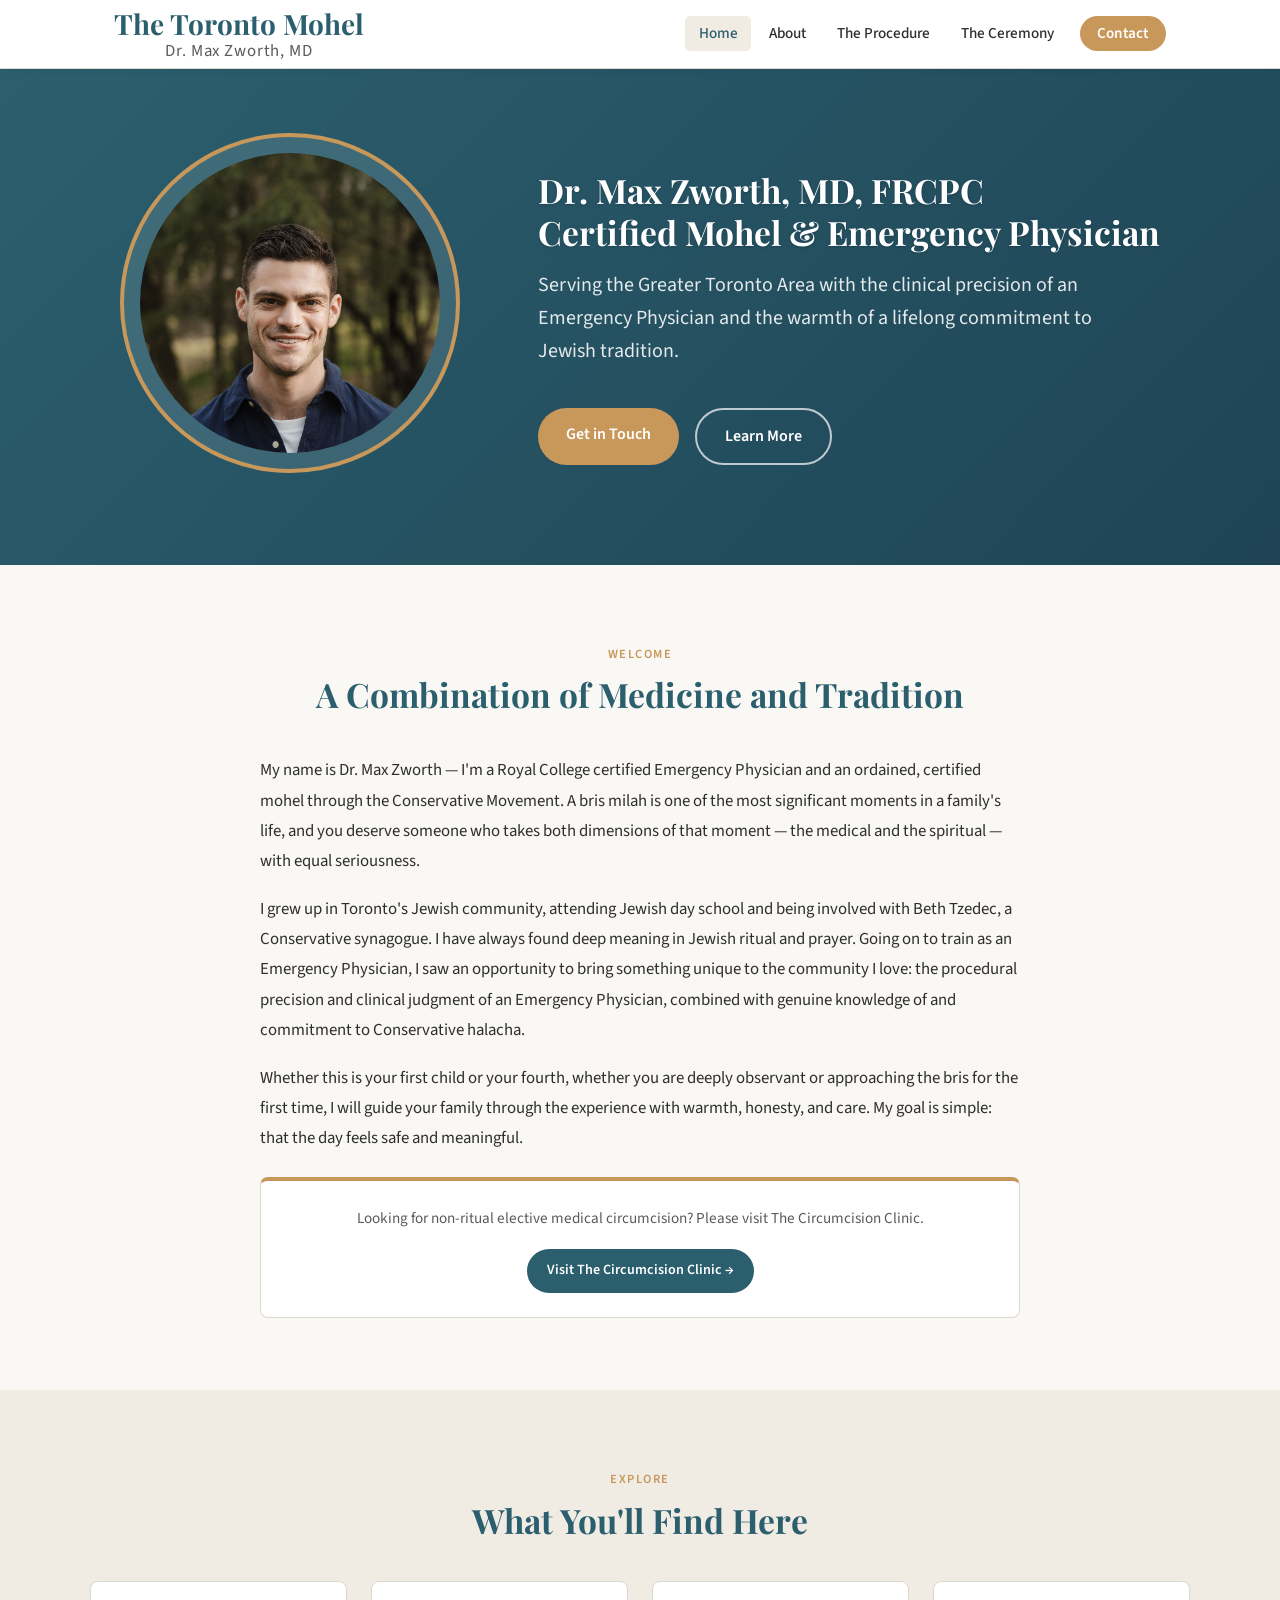
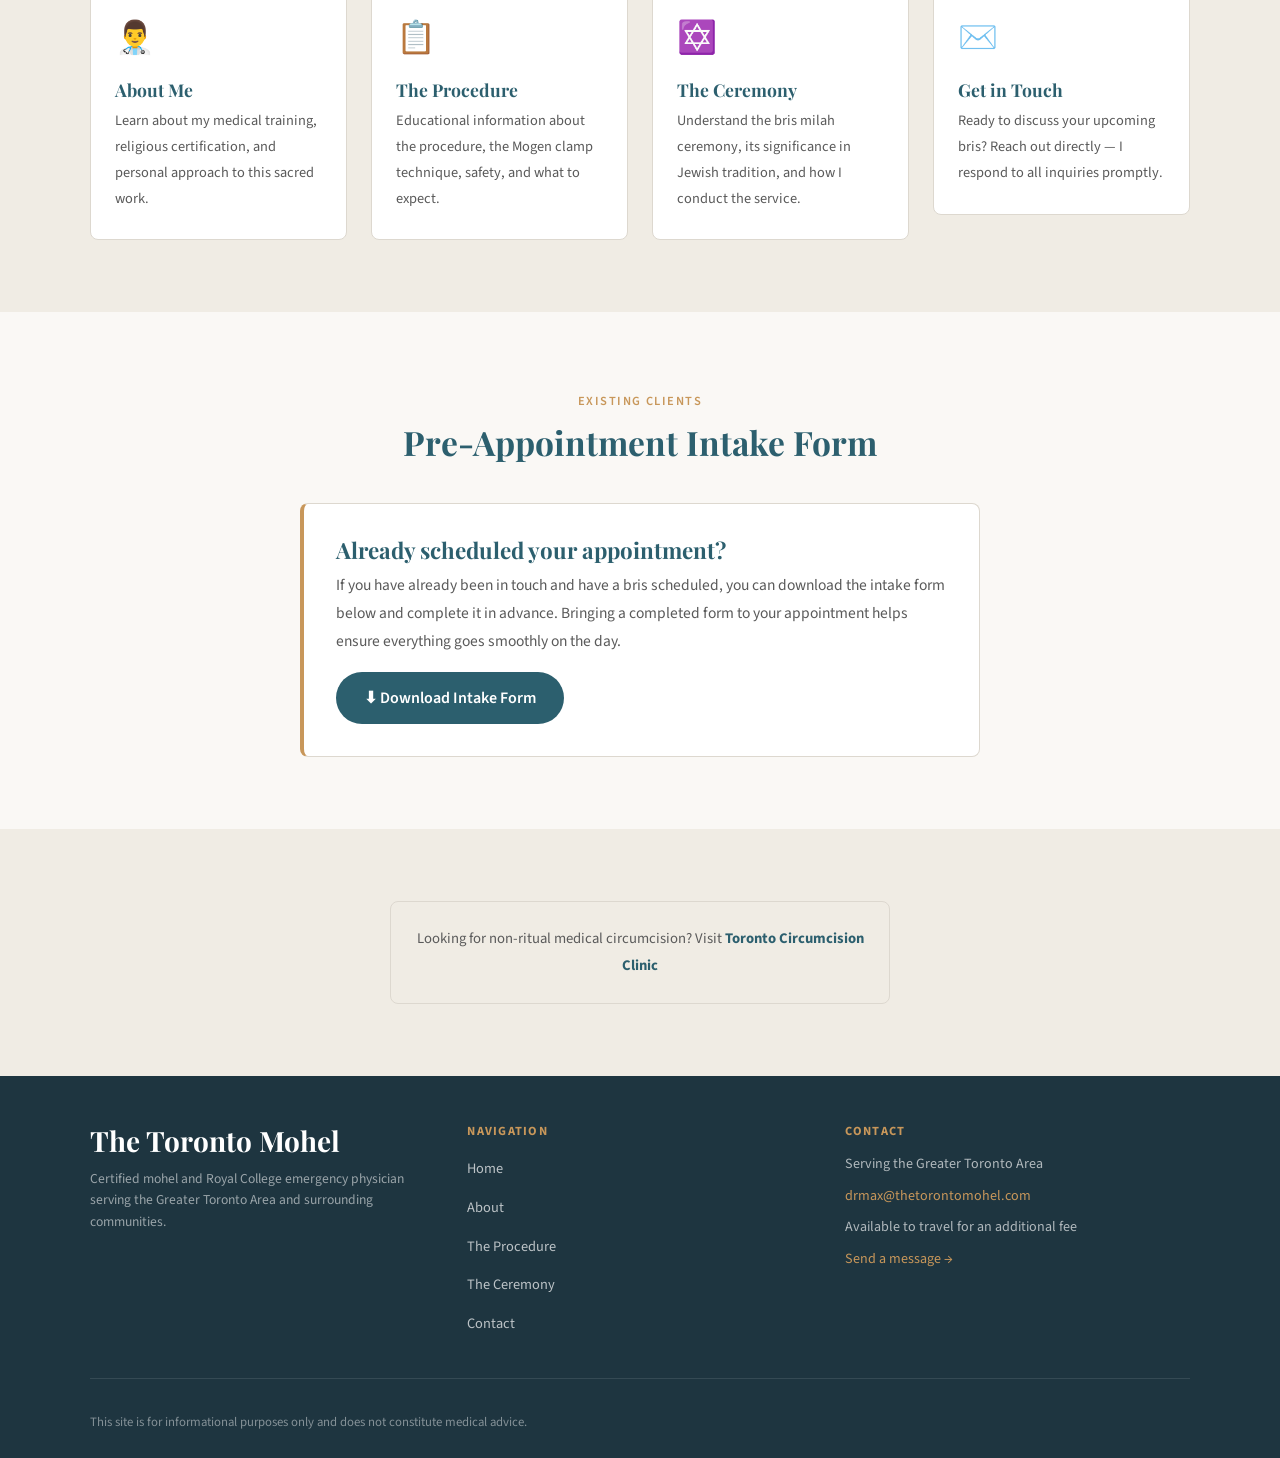
==== index.html @ c12f1262 "SEO audit: meta tags, schema, OG/Twitter, sitemap, footer, 404 page Tasks 1-3: Rewrote title and met" ====
<!DOCTYPE html>
<html lang="en">
<head>
  <meta charset="UTF-8" />
  <meta name="viewport" content="width=device-width, initial-scale=1.0" />
  <meta name="robots" content="index, follow" />
  <meta name="google-site-verification" content="o0QiTAospMLwKGMNYaZ-Ut7u6rr7ocFx6ZtYwH_y-cU" />
  <title>Toronto Mohel | Brit Milah &amp; Newborn Circumcision</title>
  <meta name="description" content="Dr. Max Zworth, MD FRCPC — Conservative-ordained mohel and emergency physician in Toronto. Brit milah performed with medical precision and Jewish tradition." />
  <link rel="canonical" href="https://www.thetorontomohel.com/" />
  <link rel="icon" type="image/svg+xml" href="/favicon.svg" />
  <!-- Open Graph -->
  <meta property="og:type" content="website" />
  <meta property="og:site_name" content="The Toronto Mohel" />
  <meta property="og:title" content="Toronto Mohel | Brit Milah &amp; Newborn Circumcision" />
  <meta property="og:description" content="Dr. Max Zworth, MD FRCPC — Conservative-ordained mohel and emergency physician in Toronto. Brit milah performed with medical precision and Jewish tradition." />
  <meta property="og:url" content="https://www.thetorontomohel.com/" />
  <meta property="og:image" content="https://www.thetorontomohel.com/headshot.jpg" />
  <!-- Twitter Card -->
  <meta name="twitter:card" content="summary_large_image" />
  <!-- Structured Data -->
  <script type="application/ld+json">
  {
    "@context": "https://schema.org",
    "@type": ["MedicalBusiness", "ReligiousOrganization"],
    "name": "The Toronto Mohel",
    "alternateName": "Dr. Max Zworth, Mohel",
    "url": "https://www.thetorontomohel.com",
    "image": "https://www.thetorontomohel.com/headshot.jpg",
    "email": "drmax@thetorontomohel.com",
    "description": "Dr. Max Zworth, MD FRCPC — Royal College certified emergency physician and Conservative-ordained mohel serving Toronto and the Greater Toronto Area. Brit milah ceremonies performed with medical precision and Jewish tradition.",
    "founder": {
      "@type": "Person",
      "name": "Dr. Max Zworth",
      "honorificSuffix": "MD, FRCPC",
      "jobTitle": "Mohel and Emergency Physician",
      "alumniOf": [
        {"@type": "EducationalOrganization", "name": "McMaster University"},
        {"@type": "EducationalOrganization", "name": "University of Ottawa"}
      ]
    },
    "areaServed": [
      {"@type": "City", "name": "Toronto"},
      {"@type": "City", "name": "North York"},
      {"@type": "City", "name": "Thornhill"},
      {"@type": "City", "name": "Vaughan"},
      {"@type": "City", "name": "Richmond Hill"},
      {"@type": "City", "name": "Markham"},
      {"@type": "City", "name": "Etobicoke"},
      {"@type": "City", "name": "Mississauga"}
    ],
    "knowsAbout": ["Brit Milah", "Bris", "Ritual circumcision", "Newborn circumcision", "Conservative Judaism", "Jewish tradition"],
    "sameAs": [
      "https://www.jewishtoronto.com/directory/mohel-greater-toronto-area"
    ]
  }
  </script>
  <!-- Google Fonts -->
  <link rel="preconnect" href="https://fonts.googleapis.com" />
  <link rel="preconnect" href="https://fonts.gstatic.com" crossorigin />
  <link href="https://fonts.googleapis.com/css2?family=Playfair+Display:wght@400;700&family=Source+Sans+Pro:wght@400;600&display=swap" rel="stylesheet" />
  <link rel="stylesheet" href="styles.css" />
</head>
<body>

  <!-- NAVIGATION -->
  <nav class="site-nav" role="navigation" aria-label="Main navigation">
    <div class="nav-inner">
      <a href="/" class="nav-logo">
        The Toronto Mohel
        <span>Dr. Max Zworth, MD</span>
      </a>
      <ul class="nav-links">
        <li><a href="/" class="active">Home</a></li>
        <li><a href="about.html">About</a></li>
        <li><a href="circumcision-information.html">The Procedure</a></li>
        <li><a href="ritual-circumcision.html">The Ceremony</a></li>
        <li><a href="contact.html" class="nav-cta">Contact</a></li>
      </ul>
      <button class="nav-hamburger" aria-label="Open menu" aria-expanded="false">
        <span></span><span></span><span></span>
      </button>
    </div>
    <ul class="nav-mobile">
      <li><a href="/">Home</a></li>
      <li><a href="about.html">About</a></li>
      <li><a href="circumcision-information.html">The Procedure</a></li>
      <li><a href="ritual-circumcision.html">The Ceremony</a></li>
      <li><a href="contact.html" class="nav-cta">Contact</a></li>
    </ul>
  </nav>

  <!-- HERO -->
  <section class="hero">
    <div class="hero-inner">
      <!-- PLACEHOLDER: Replace with actual professional headshot -->
      <img
      src="headshot.jpg"
      alt="Dr. Max Zworth, MD, FRCPC — Toronto mohel and emergency physician"
      class="hero-headshot-placeholder"
      style="object-fit:cover; object-position: center top;"
    />
    <div class="hero-text">
        <h1>Dr. Max Zworth, MD, FRCPC<br>Certified Mohel & Emergency Physician</h1>
        <p class="hero-sub">Serving the Greater Toronto Area with the clinical precision of an Emergency Physician and the warmth of a lifelong commitment to Jewish tradition.</p>
        <div style="display:flex; gap:1rem; flex-wrap:wrap;">
          <a href="contact.html" class="btn btn-primary">Get in Touch</a>
          <a href="about.html" class="btn btn-outline">Learn More</a>
        </div>
      </div>
    </div>
  </section>

  <!-- INTRODUCTION -->
  <section class="section">
    <div class="section-inner">
        <div class="section-header">
            <span class="section-label">Welcome</span>
            <h2>A Combination of Medicine and Tradition</h2>
          </div>
          <div class="intro-text">
            <p>My name is Dr. Max Zworth — I'm a Royal College certified Emergency Physician and an ordained, certified mohel through the Conservative Movement. A bris milah is one of the most significant moments in a family's life, and you deserve someone who takes both dimensions of that moment — the medical and the spiritual — with equal seriousness.</p>

            <p>I grew up in Toronto's Jewish community, attending Jewish day school and being involved with Beth Tzedec, a Conservative synagogue. I have always found deep meaning in Jewish ritual and prayer. Going on to train as an Emergency Physician, I saw an opportunity to bring something unique to the community I love: the procedural precision and clinical judgment of an Emergency Physician, combined with genuine knowledge of and commitment to Conservative halacha.</p>
            
            <p>Whether this is your first child or your fourth, whether you are deeply observant or approaching the bris for the first time, I will guide your family through the experience with warmth, honesty, and care. My goal is simple: that the day feels safe and meaningful.</p>    </div>

    <div style="max-width: 760px; margin: 1.5rem auto 0; background: var(--color-white); border: 1px solid var(--color-border); border-top: 4px solid var(--color-accent); border-radius: var(--border-radius); padding: 1.5rem; text-align: center;">
        <p style="margin-bottom: 1rem; color: var(--color-text-light); font-size: 0.95rem;">Looking for non-ritual elective medical circumcision? Please visit The Circumcision Clinic.</p>
        <a href="https://www.thecircumcisionclinic.ca/" target="_blank" rel="noopener noreferrer" class="btn btn-secondary" style="font-size:0.88rem; padding: 0.6rem 1.25rem;">Visit The Circumcision Clinic →</a>
      </div>

  </div>
</div>
</section>

  <!-- QUICK LINKS -->
  <section class="section section-alt">
    <div class="section-inner">
      <div class="section-header">
        <span class="section-label">Explore</span>
        <h2>What You'll Find Here</h2>
      </div>
      <div class="cards-grid">
        <a href="about.html" style="text-decoration:none; color:inherit;">
          <div class="card">
            <div class="card-icon">👨‍⚕️</div>
            <h3>About Me</h3>
            <p>Learn about my medical training, religious certification, and personal approach to this sacred work.</p>
          </div>
        </a>
        <a href="circumcision-information.html" style="text-decoration:none; color:inherit;">
          <div class="card">
            <div class="card-icon">📋</div>
            <h3>The Procedure</h3>
            <p>Educational information about the procedure, the Mogen clamp technique, safety, and what to expect.</p>
          </div>
        </a>
        <a href="ritual-circumcision.html" style="text-decoration:none; color:inherit;">
          <div class="card">
            <div class="card-icon">✡️</div>
            <h3>The Ceremony</h3>
            <p>Understand the bris milah ceremony, its significance in Jewish tradition, and how I conduct the service.</p>
          </div>
        </a>
        <a href="contact.html" style="text-decoration:none; color:inherit;">
          <div class="card">
            <div class="card-icon">✉️</div>
            <h3>Get in Touch</h3>
            <p>Ready to discuss your upcoming bris? Reach out directly — I respond to all inquiries promptly.</p>
          </div>
        </a>
      </div>
    </div>
  </section>

  <!-- INTAKE FORM -->
  <section class="section">
    <div class="section-inner">
      <div class="section-header">
        <span class="section-label">Existing Clients</span>
        <h2>Pre-Appointment Intake Form</h2>
      </div>
      <div class="intake-box">
        <h3>Already scheduled your appointment?</h3>
        <p>If you have already been in touch and have a bris scheduled, you can download the intake form below and complete it in advance. Bringing a completed form to your appointment helps ensure everything goes smoothly on the day.</p>
        <a href="intake-form.pdf" class="btn btn-secondary" download>⬇ Download Intake Form</a>
      </div>
    </div>
  </section>

  <!-- REFERRAL -->
  <section class="section section-alt">
    <div class="section-inner">
      <div class="referral-box">
        <p>Looking for non-ritual medical circumcision? Visit <a href="#" target="_blank" rel="noopener noreferrer"><strong>Toronto Circumcision Clinic</strong></a>
        <!-- Developer note: Replace href="#" with the actual URL of the Toronto Circumcision Clinic once confirmed -->
        </p>
      </div>
    </div>
  </section>

  <!-- FOOTER -->
  <footer class="site-footer">
    <div class="footer-inner">
      <div class="footer-top">
        <div class="footer-brand">
          <a href="/" class="nav-logo">The Toronto Mohel</a>
          <p>Certified mohel and Royal College emergency physician serving the Greater Toronto Area and surrounding communities.</p>
        </div>
        <div class="footer-nav">
          <h4>Navigation</h4>
          <ul>
            <li><a href="/">Home</a></li>
            <li><a href="about.html">About</a></li>
            <li><a href="circumcision-information.html">The Procedure</a></li>
            <li><a href="ritual-circumcision.html">The Ceremony</a></li>
            <li><a href="contact.html">Contact</a></li>
          </ul>
        </div>
        <div class="footer-contact">
          <h4>Contact</h4>
          <p>Serving the Greater Toronto Area</p>
          <p><a href="mailto:drmax@thetorontomohel.com" style="color: var(--color-accent);">drmax@thetorontomohel.com</a></p>
          <p>Available to travel for an additional fee</p>
          <p><a href="contact.html" style="color: var(--color-accent);">Send a message →</a></p>
        </div>
      </div>
      <div class="footer-bottom">
        <p>This site is for informational purposes only and does not constitute medical advice.</p>
      </div>
    </div>
  </footer>

  <script src="script.js"></script>
</body>
</html>
---- styles.css ----
/* styles.css - Toronto Mohel Website */
/* ===================================
   TABLE OF CONTENTS
   1. CSS Variables & Reset
   2. Typography
   3. Navigation
   4. Homepage Sections
   5. About Page
   6. Info Pages
   7. Contact Page
   8. Footer
   9. Utilities & Buttons
   10. Media Queries
=================================== */

/* 1. CSS Variables & Reset */
:root {
  --color-primary: #2c5f6e;
  --color-primary-light: #3d7a8a;
  --color-accent: #c8975a;
  --color-accent-light: #d9ac74;
  --color-bg: #faf8f5;
  --color-bg-alt: #f0ece4;
  --color-text: #2e2e2e;
  --color-text-light: #5a5a5a;
  --color-text-muted: #888;
  --color-white: #ffffff;
  --color-border: #ddd8cf;
  --font-heading: 'Playfair Display', Georgia, serif;
  --font-body: 'Source Sans Pro', 'Segoe UI', Arial, sans-serif;
  --max-width: 1100px;
  --border-radius: 8px;
  --shadow: 0 2px 16px rgba(0,0,0,0.08);
  --shadow-hover: 0 4px 24px rgba(0,0,0,0.13);
  --transition: 0.25s ease;
}

*, *::before, *::after { box-sizing: border-box; margin: 0; padding: 0; }
html { scroll-behavior: smooth; }
body {
    font-family: var(--font-body);
    font-size: 18px;
    line-height: 1.8;
    color: var(--color-text);
    background-color: var(--color-bg);
    overflow-x: hidden;
  }
img { max-width: 100%; height: auto; display: block; }
a { color: var(--color-primary); text-decoration: none; transition: color var(--transition); }
a:hover { color: var(--color-accent); }
ul { list-style: none; }

/* 2. Typography */
h1, h2, h3, h4 { font-family: var(--font-heading); line-height: 1.25; color: var(--color-primary); }
h1 { font-size: clamp(1.9rem, 4vw, 2.8rem); margin-bottom: 1rem; }
h2 { font-size: clamp(1.5rem, 3vw, 2.1rem); margin-bottom: 0.75rem; }
h3 { font-size: clamp(1.15rem, 2vw, 1.4rem); margin-bottom: 0.5rem; }
p { margin-bottom: 1.1rem; }
p:last-child { margin-bottom: 0; }
.section-label {
  display: inline-block;
  font-size: 0.78rem;
  letter-spacing: 0.12em;
  text-transform: uppercase;
  color: var(--color-accent);
  font-weight: 600;
  margin-bottom: 0.5rem;
}

/* 3. Navigation */
.site-nav {
  background: var(--color-white);
  border-bottom: 1px solid var(--color-border);
  position: sticky;
  top: 0;
  z-index: 1000;
  box-shadow: 0 1px 8px rgba(0,0,0,0.06);
}
.nav-inner {
  max-width: var(--max-width);
  margin: 0 auto;
  padding: 0 1.5rem;
  display: flex;
  align-items: center;
  justify-content: space-between;
  height: 68px;
}
.nav-logo {
    font-family: var(--font-heading);
    font-size: 1.75rem;
    color: var(--color-primary);
    font-weight: 700;
    line-height: 1.2;
  }
  .nav-logo span {
    display: block;
    font-size: 1.05rem;
    font-family: var(--font-body);
    font-weight: 400;
    color: var(--color-text-light);
    letter-spacing: 0.05em;
    text-align: center;
  }
.nav-links { display: flex; align-items: center; gap: 0.25rem; }
.nav-links a {
  padding: 0.4rem 0.85rem;
  font-size: 0.95rem;
  color: var(--color-text);
  font-weight: 500;
  border-radius: 5px;
  transition: background var(--transition), color var(--transition);
}
.nav-links a:hover, .nav-links a.active {
  background: var(--color-bg-alt);
  color: var(--color-primary);
}
.nav-links a.nav-cta {
  background: var(--color-accent);
  color: var(--color-white);
  padding: 0.4rem 1.1rem;
  border-radius: 25px;
  font-weight: 600;
  margin-left: 0.5rem;
}
.nav-links a.nav-cta:hover { background: var(--color-accent-light); color: var(--color-white); }

/* Hamburger */
.nav-hamburger {
  display: none;
  flex-direction: column;
  gap: 5px;
  cursor: pointer;
  padding: 4px;
  background: none;
  border: none;
}
.nav-hamburger span { display: block; width: 26px; height: 2px; background: var(--color-primary); border-radius: 2px; transition: all var(--transition); }
.nav-hamburger.open span:nth-child(1) { transform: translateY(7px) rotate(45deg); }
.nav-hamburger.open span:nth-child(2) { opacity: 0; }
.nav-hamburger.open span:nth-child(3) { transform: translateY(-7px) rotate(-45deg); }

.nav-mobile {
  display: none;
  flex-direction: column;
  background: var(--color-white);
  border-top: 1px solid var(--color-border);
  padding: 1rem 1.5rem 1.5rem;
  gap: 0.25rem;
}
.nav-mobile.open { display: flex; }
.nav-mobile a {
  padding: 0.6rem 0.75rem;
  font-size: 1rem;
  color: var(--color-text);
  font-weight: 500;
  border-radius: 5px;
  transition: background var(--transition);
}
.nav-mobile a:hover { background: var(--color-bg-alt); }
.nav-mobile a.nav-cta {
  background: var(--color-accent);
  color: var(--color-white);
  text-align: center;
  margin-top: 0.5rem;
  border-radius: 25px;
  font-weight: 600;
}

/* 4. Hero */
.hero {
    background: linear-gradient(135deg, var(--color-primary) 0%, #1e4455 100%);
    color: var(--color-white);
    padding: 4rem 1.5rem;
    text-align: center;
  }
  .hero-inner {
    max-width: var(--max-width);
    margin: 0 auto;
    display: grid;
    grid-template-columns: 400px 1fr;
    gap: 3rem;
    align-items: center;
    text-align: left;
  }
  .hero-headshot-placeholder {
    width: 340px; height: 340px;
    border-radius: 50%;
    border: 4px solid var(--color-accent);
    margin: 0 auto 1.75rem;
    background: rgba(255,255,255,0.1);
    display: flex; align-items: center; justify-content: center;
    color: rgba(255,255,255,0.6); font-size: 0.8rem; text-align: center; padding: 1rem;
  }
  .hero h1 { color: var(--color-white); text-shadow: 0 1px 3px rgba(0,0,0,0.2); font-size: clamp(1.5rem, 3vw, 2.1rem); }
.hero-sub {
  font-size: 1.25rem;
  color: rgba(255,255,255,0.88);
  max-width: 600px;
  margin: 0 auto 2rem;
  line-height: 1.65;
}

/* Page Hero (inner pages) */
.page-hero {
  background: linear-gradient(135deg, var(--color-primary) 0%, #1e4455 100%);
  color: white;
  padding: 4rem 1.5rem 3rem;
  text-align: center;
}
.page-hero h1 { color: white; }
.page-hero p { 
    color: rgba(255,255,255,0.85); 
    max-width: 800px; 
    width: 100%;
    margin: 0 auto; 
    font-size: 1.2rem; 
    white-space: normal;
    word-wrap: break-word;
    overflow-wrap: break-word;
    padding: 0 1rem;
  }/* 5. Sections */
.section { padding: 4.5rem 1.5rem; }
.section-alt { background: var(--color-bg-alt); }
.section-inner { max-width: var(--max-width); margin: 0 auto; }
.section-header { text-align: center; margin-bottom: 2.5rem; }
.section-header p { color: var(--color-text-light); max-width: 580px; margin: 0 auto; }

.intro-text { max-width: 760px; margin: 0 auto; }
.intro-text p { font-size: 1.05rem; line-height: 1.8; }

/* Cards */
.cards-grid {
  display: grid;
  grid-template-columns: repeat(auto-fit, minmax(220px, 1fr));
  gap: 1.5rem;
}
.card {
  background: var(--color-white);
  border: 1px solid var(--color-border);
  border-radius: var(--border-radius);
  padding: 1.75rem 1.5rem;
  transition: box-shadow var(--transition), transform var(--transition);
}
.card:hover { box-shadow: var(--shadow-hover); transform: translateY(-3px); }
.card-icon { font-size: 2rem; margin-bottom: 0.75rem; }
.card h3 { font-size: 1.1rem; margin-bottom: 0.4rem; }
.card p { font-size: 0.9rem; color: var(--color-text-light); margin-bottom: 0; }

/* Intake box */
.intake-box {
  background: var(--color-white);
  border: 1px solid var(--color-border);
  border-left: 4px solid var(--color-accent);
  border-radius: var(--border-radius);
  padding: 2rem;
  max-width: 680px;
  margin: 0 auto;
}
.intake-box p { font-size: 0.97rem; color: var(--color-text-light); margin-bottom: 1rem; }

/* Referral */
.referral-box {
  text-align: center;
  padding: 1.5rem;
  background: var(--color-bg-alt);
  border-radius: var(--border-radius);
  border: 1px solid var(--color-border);
  max-width: 500px;
  margin: 0 auto;
  font-size: 0.92rem;
  color: var(--color-text-light);
}

/* 6. About Page */
.about-layout {
  display: grid;
  grid-template-columns: 280px 1fr;
  gap: 3rem;
  align-items: start;
}
.about-sidebar { position: sticky; top: 90px; }
.about-photo-placeholder {
  width: 100%; aspect-ratio: 3/4;
  background: var(--color-bg-alt);
  border-radius: var(--border-radius);
  border: 2px dashed var(--color-border);
  display: flex; align-items: center; justify-content: center;
  text-align: center; color: var(--color-text-muted);
  font-size: 0.85rem; padding: 1rem; margin-bottom: 1.25rem;
}
.credentials-card {
  background: var(--color-white);
  border: 1px solid var(--color-border);
  border-radius: var(--border-radius);
  padding: 1.5rem;
}
.credentials-card h3 {
  font-size: 1rem; margin-bottom: 1rem;
  padding-bottom: 0.5rem;
  border-bottom: 2px solid var(--color-accent);
}
.credentials-card ul li {
  padding: 0.5rem 0;
  border-bottom: 1px solid var(--color-bg-alt);
  font-size: 0.88rem; color: var(--color-text-light);
  display: flex; gap: 0.5rem; align-items: flex-start; line-height: 1.4;
}
.credentials-card ul li::before { content: '✓'; color: var(--color-accent); font-weight: 700; flex-shrink: 0; }
.credentials-card ul li:last-child { border-bottom: none; }

.testimonials-placeholder {
  background: var(--color-bg-alt);
  border: 2px dashed var(--color-border);
  border-radius: var(--border-radius);
  padding: 3rem 2rem;
  text-align: center;
}
.testimonials-placeholder p { color: var(--color-text-muted); font-style: italic; font-size: 0.92rem; margin-bottom: 0; }

/* 7. Info Pages */
.content-layout { max-width: 820px; margin: 0 auto; }
.content-layout p { font-size: 1.02rem; line-height: 1.82; }

.placeholder-notice {
  background: #fff8e6;
  border: 1px solid #f0c84a;
  border-left: 4px solid #f0c84a;
  border-radius: var(--border-radius);
  padding: 0.85rem 1.1rem;
  font-size: 0.86rem;
  color: #7a5c00;
  margin-bottom: 1.5rem;
}

.image-placeholder {
  width: 100%; max-width: 400px; aspect-ratio: 4/3;
  background: var(--color-bg-alt);
  border: 2px dashed var(--color-border);
  border-radius: var(--border-radius);
  display: flex; align-items: center; justify-content: center;
  text-align: center; color: var(--color-text-muted);
  font-size: 0.85rem; padding: 1rem; margin: 1.5rem auto;
}

/* FAQ */
.faq-item {
  border: 1px solid var(--color-border);
  border-radius: var(--border-radius);
  margin-bottom: 0.75rem;
  overflow: hidden;
}
.faq-question {
  width: 100%; background: var(--color-white); border: none;
  padding: 1.1rem 1.25rem; text-align: left;
  font-family: var(--font-heading); font-size: 1rem;
  color: var(--color-primary); cursor: pointer;
  display: flex; justify-content: space-between; align-items: center; gap: 1rem;
  transition: background var(--transition);
}
.faq-question:hover { background: var(--color-bg-alt); }
.faq-icon { font-size: 1.3rem; color: var(--color-accent); flex-shrink: 0; transition: transform var(--transition); }
.faq-item.open .faq-icon { transform: rotate(45deg); }
.faq-answer {
  display: none;
  padding: 0 1.25rem 1.25rem;
  background: var(--color-white);
  font-size: 0.97rem; color: var(--color-text-light); line-height: 1.75;
}
.faq-answer p { color: var(--color-text-light); margin-bottom: 0; }
.faq-item.open .faq-answer { display: block; }

/* 8. Contact Page */
.contact-layout {
  display: grid;
  grid-template-columns: 1fr 360px;
  gap: 3rem;
  align-items: start;
}
.contact-form-wrap {
  background: var(--color-white);
  border: 1px solid var(--color-border);
  border-radius: var(--border-radius);
  padding: 2.25rem;
  box-shadow: var(--shadow);
}
.form-group { margin-bottom: 1.25rem; }
.form-group label { display: block; font-size: 0.9rem; font-weight: 600; margin-bottom: 0.4rem; }
.form-group input, .form-group textarea {
  width: 100%; padding: 0.7rem 0.9rem;
  border: 1px solid var(--color-border); border-radius: 6px;
  font-family: var(--font-body); font-size: 0.97rem;
  color: var(--color-text); background: var(--color-bg);
  transition: border-color var(--transition), box-shadow var(--transition);
}
.form-group input:focus, .form-group textarea:focus {
  outline: none; border-color: var(--color-primary-light);
  box-shadow: 0 0 0 3px rgba(44,95,110,0.1);
}
.form-group textarea { resize: vertical; min-height: 130px; }
.form-note { font-size: 0.8rem; color: var(--color-text-muted); margin-top: 0.3rem; }
.contact-sidebar { display: flex; flex-direction: column; gap: 1.25rem; }
.info-card {
  background: var(--color-white);
  border: 1px solid var(--color-border);
  border-radius: var(--border-radius);
  padding: 1.5rem;
}
.info-card h3 { font-size: 1rem; margin-bottom: 0.75rem; padding-bottom: 0.5rem; border-bottom: 2px solid var(--color-accent); }
.info-card p { font-size: 0.92rem; color: var(--color-text-light); margin-bottom: 0.5rem; }

/* 9. Footer */
.site-footer { background: #1e3540; color: rgba(255,255,255,0.75); padding: 3rem 1.5rem 1.5rem; }
.footer-inner { max-width: var(--max-width); margin: 0 auto; }
.footer-top {
  display: grid; grid-template-columns: 1fr 1fr 1fr;
  gap: 2rem; margin-bottom: 2rem; padding-bottom: 2rem;
  border-bottom: 1px solid rgba(255,255,255,0.1);
}
.footer-brand .nav-logo { color: white; display: inline-block; margin-bottom: 0.6rem; }
.footer-brand p { font-size: 0.85rem; color: rgba(255,255,255,0.55); line-height: 1.6; margin-bottom: 0; }
.footer-nav h4, .footer-contact h4 {
  font-family: var(--font-body); font-size: 0.78rem;
  letter-spacing: 0.1em; text-transform: uppercase;
  color: var(--color-accent); margin-bottom: 0.75rem;
}
.footer-nav ul li { margin-bottom: 0.4rem; }
.footer-nav ul li a { color: rgba(255,255,255,0.7); font-size: 0.9rem; }
.footer-nav ul li a:hover { color: white; }
.footer-contact p { font-size: 0.88rem; color: rgba(255,255,255,0.65); margin-bottom: 0.4rem; }
.footer-bottom { display: flex; justify-content: space-between; align-items: center; gap: 1rem; flex-wrap: wrap; }
.footer-bottom p { font-size: 0.8rem; color: rgba(255,255,255,0.45); margin-bottom: 0; }

/* 10. Utilities */
.btn {
  display: inline-block; padding: 0.75rem 1.75rem;
  border-radius: 30px; font-family: var(--font-body);
  font-size: 1rem; font-weight: 600; cursor: pointer; border: none;
  transition: background var(--transition), transform var(--transition), box-shadow var(--transition);
  text-decoration: none;
}
.btn-primary { background: var(--color-accent); color: var(--color-white); }
.btn-primary:hover { background: var(--color-accent-light); color: var(--color-white); transform: translateY(-2px); box-shadow: 0 4px 16px rgba(200,151,90,0.4); }
.btn-outline { background: transparent; color: var(--color-white); border: 2px solid rgba(255,255,255,0.7); }
.btn-outline:hover { background: rgba(255,255,255,0.1); color: var(--color-white); border-color: white; }
.btn-secondary { background: var(--color-primary); color: var(--color-white); }
.btn-secondary:hover { background: var(--color-primary-light); color: var(--color-white); transform: translateY(-2px); }
.text-center { text-align: center; }
.mt-1 { margin-top: 1rem; }
.mt-2 { margin-top: 2rem; }
.mb-2 { margin-bottom: 2rem; }
.divider { height: 1px; background: var(--color-border); margin: 2.5rem 0; }

/* 11. Media Queries */
@media (max-width: 900px) {
  .about-layout { grid-template-columns: 1fr; }
  .about-sidebar { position: static; display: grid; grid-template-columns: 200px 1fr; gap: 1.5rem; align-items: start; }
  .about-photo-placeholder { margin-bottom: 0; }
  .contact-layout { grid-template-columns: 1fr; }
  .footer-top { grid-template-columns: 1fr 1fr; }
}
@media (max-width: 768px) {
  .nav-links { display: none; }
  .nav-hamburger { display: flex; }
  .hero { padding: 3.5rem 1.25rem 3rem; }
  .section { padding: 3rem 1.25rem; }
  .about-sidebar { grid-template-columns: 1fr; }
  .about-photo-placeholder { max-width: 220px; margin: 0 auto 1.25rem; }
  .footer-top { grid-template-columns: 1fr; }
  .footer-bottom { flex-direction: column; text-align: center; }
}
@media (max-width: 480px) {
  body { font-size: 16px; }
  .cards-grid { grid-template-columns: 1fr; }
  .contact-form-wrap { padding: 1.5rem; }
}



  
  .referral-sidebar-box {
    background: var(--color-white);
    border: 1px solid var(--color-border);
    border-top: 4px solid var(--color-accent);
    border-radius: var(--border-radius);
    padding: 1.5rem;
    font-size: 0.92rem;
  }
  
  .referral-sidebar-box h4 {
    font-size: 1rem;
    margin-bottom: 0.6rem;
  }
  
  .referral-sidebar-box p {
    color: var(--color-text-light);
    font-size: 0.9rem;
    margin-bottom: 1rem;
  }
  
  .hero-text { display: flex; flex-direction: column; align-items: flex-start; }
.hero-text .hero-sub { margin-left: 0; text-align: left; }
.hero-text .btn { margin-top: 0.5rem; }

@media (max-width: 860px) {
  .hero-inner {
    grid-template-columns: 1fr;
    text-align: center;
  }
  .hero-text { align-items: center; }
  .hero-text .hero-sub { text-align: center; }
  .hero-headshot-placeholder { margin: 0 auto; }
}

@media (max-width: 600px) {
    .prep-grid {
      grid-template-columns: 1fr;
    }
  }
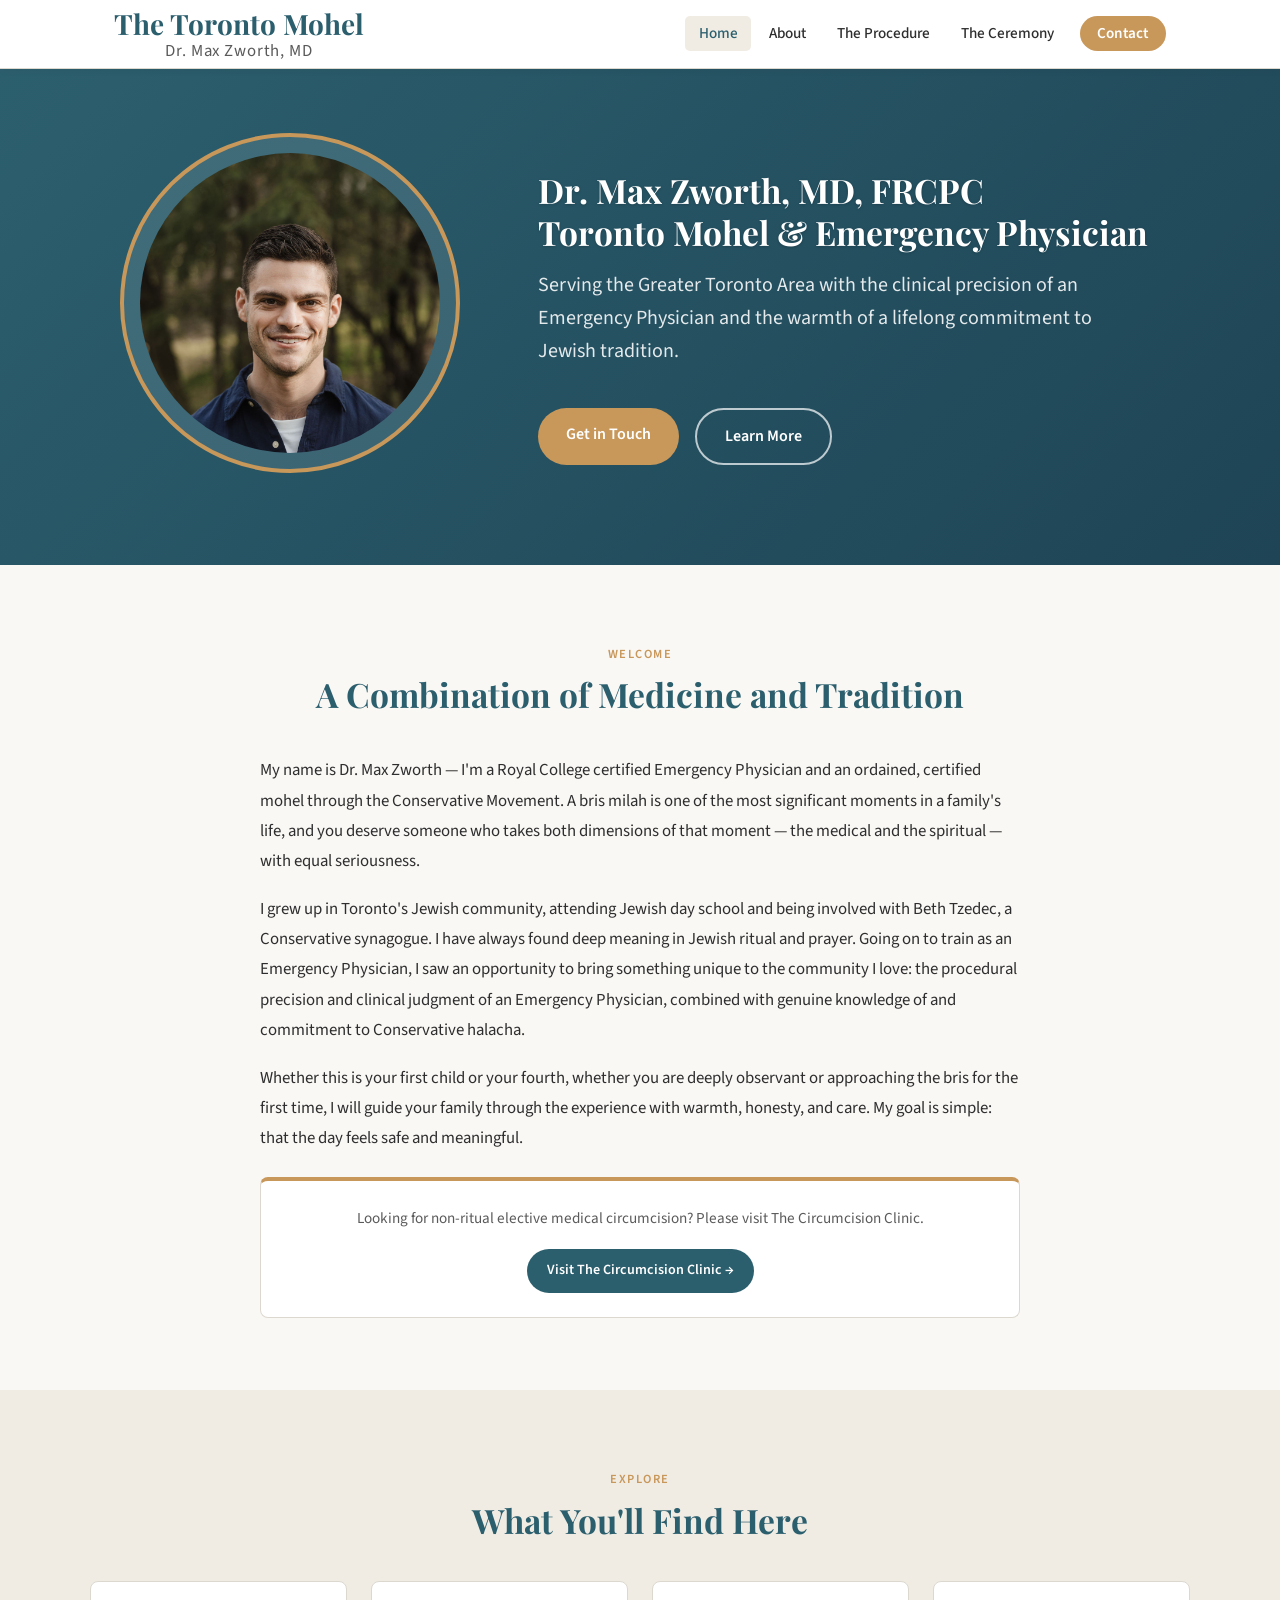
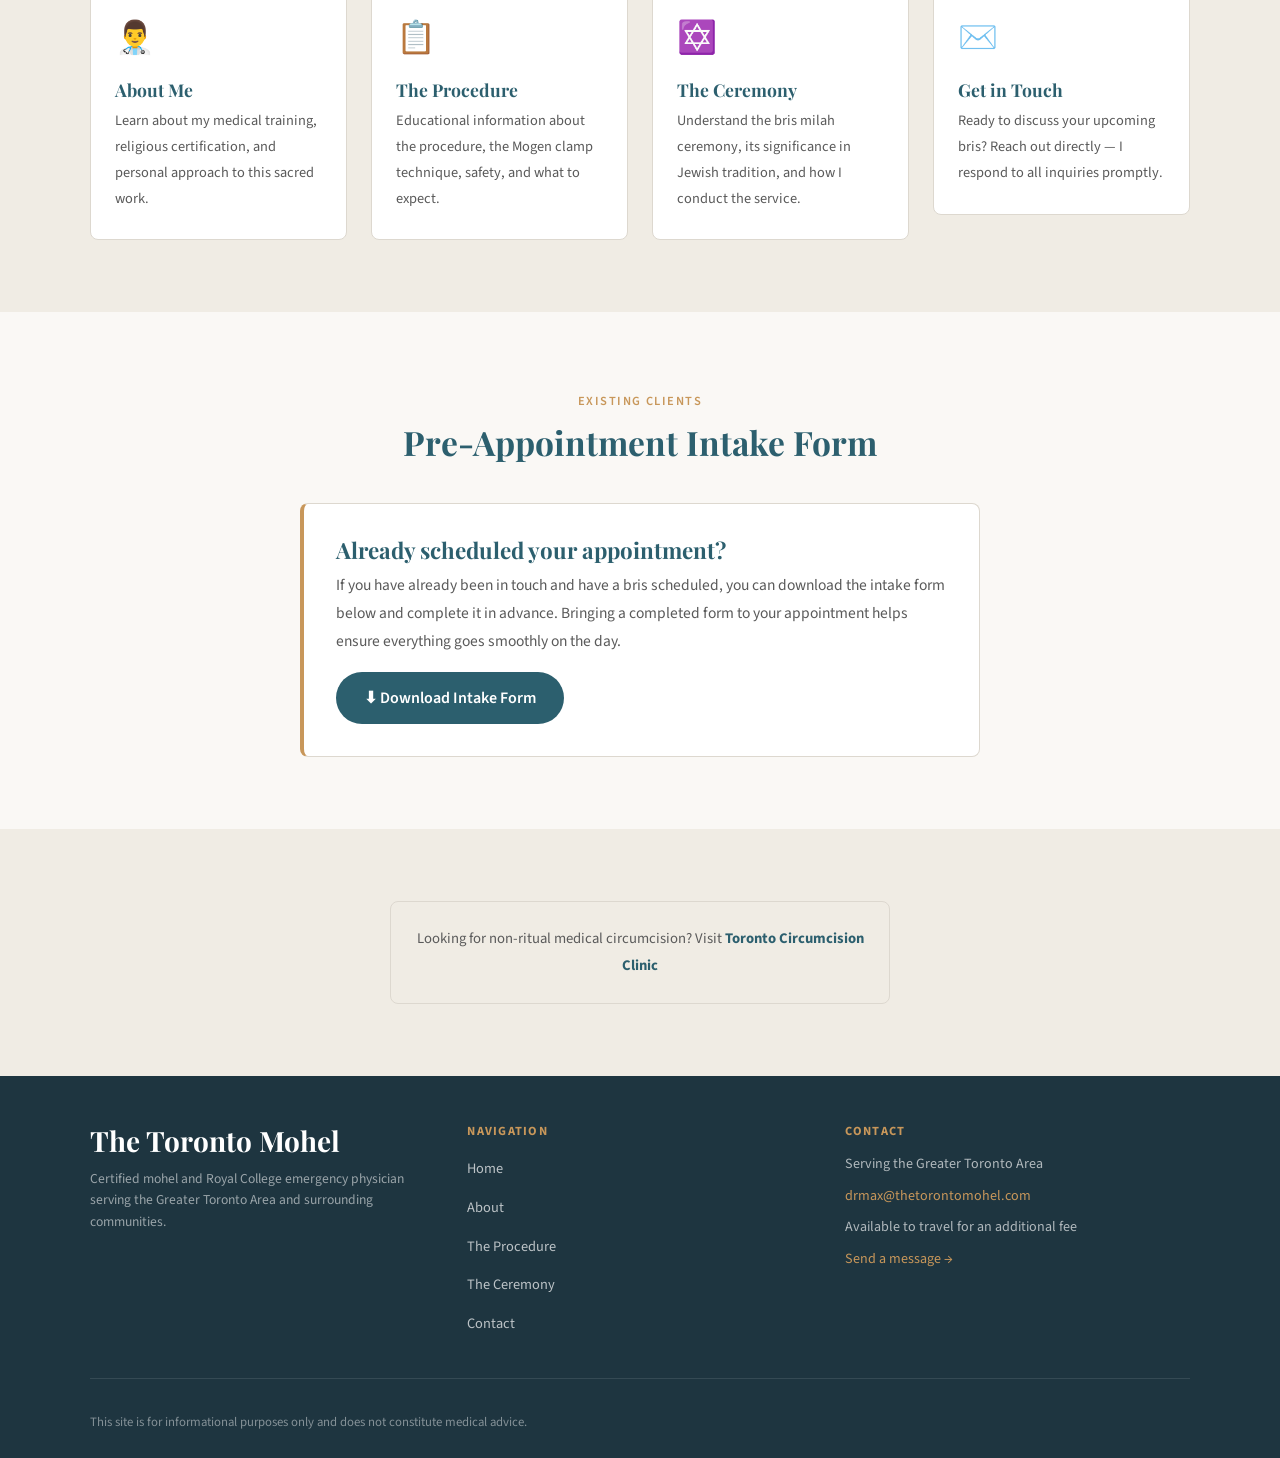
==== commit ca1b7eaa: "Task 4: Update H1 tags with primary keywords on three pages - index.html: "Certified Mohel" → "Toron" ====
--- a/index.html
+++ b/index.html
@@ -101,7 +101,7 @@
       style="object-fit:cover; object-position: center top;"
     />
     <div class="hero-text">
-        <h1>Dr. Max Zworth, MD, FRCPC<br>Certified Mohel & Emergency Physician</h1>
+        <h1>Dr. Max Zworth, MD, FRCPC<br>Toronto Mohel & Emergency Physician</h1>
         <p class="hero-sub">Serving the Greater Toronto Area with the clinical precision of an Emergency Physician and the warmth of a lifelong commitment to Jewish tradition.</p>
         <div style="display:flex; gap:1rem; flex-wrap:wrap;">
           <a href="contact.html" class="btn btn-primary">Get in Touch</a>
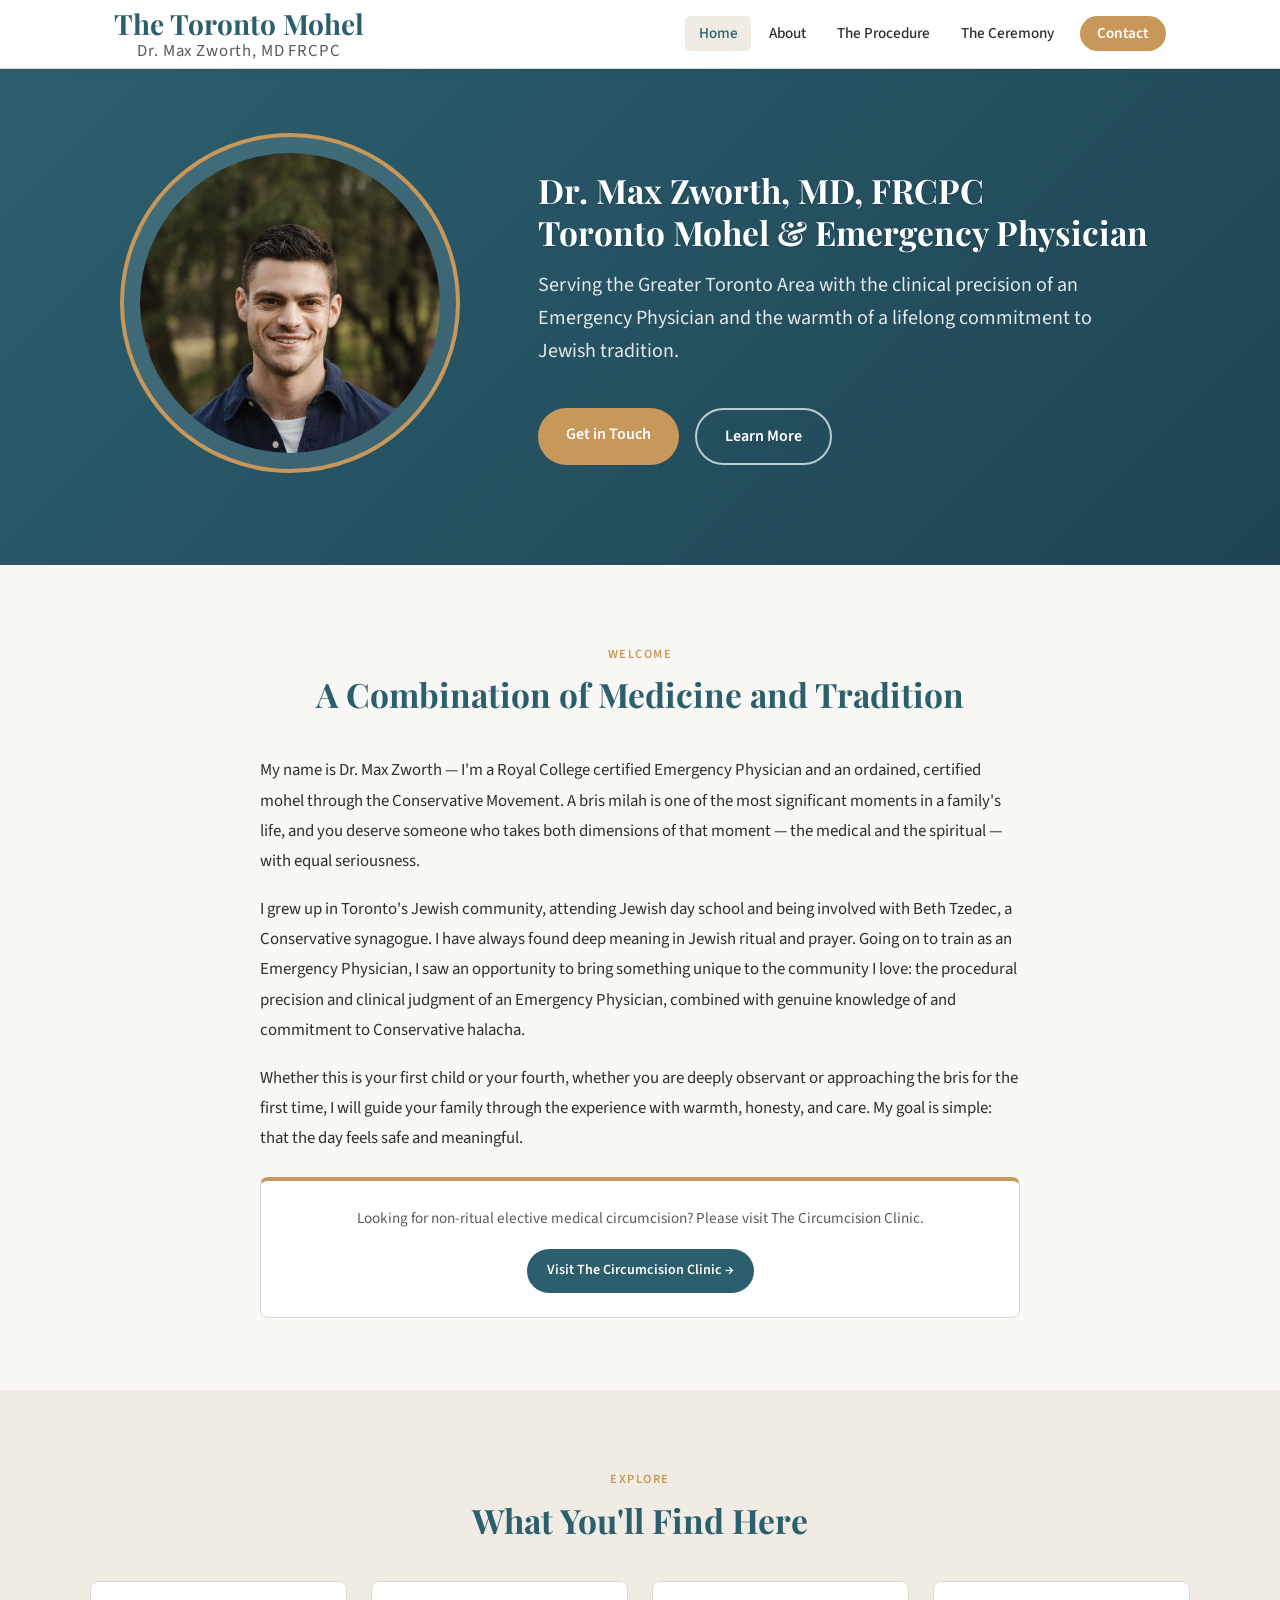
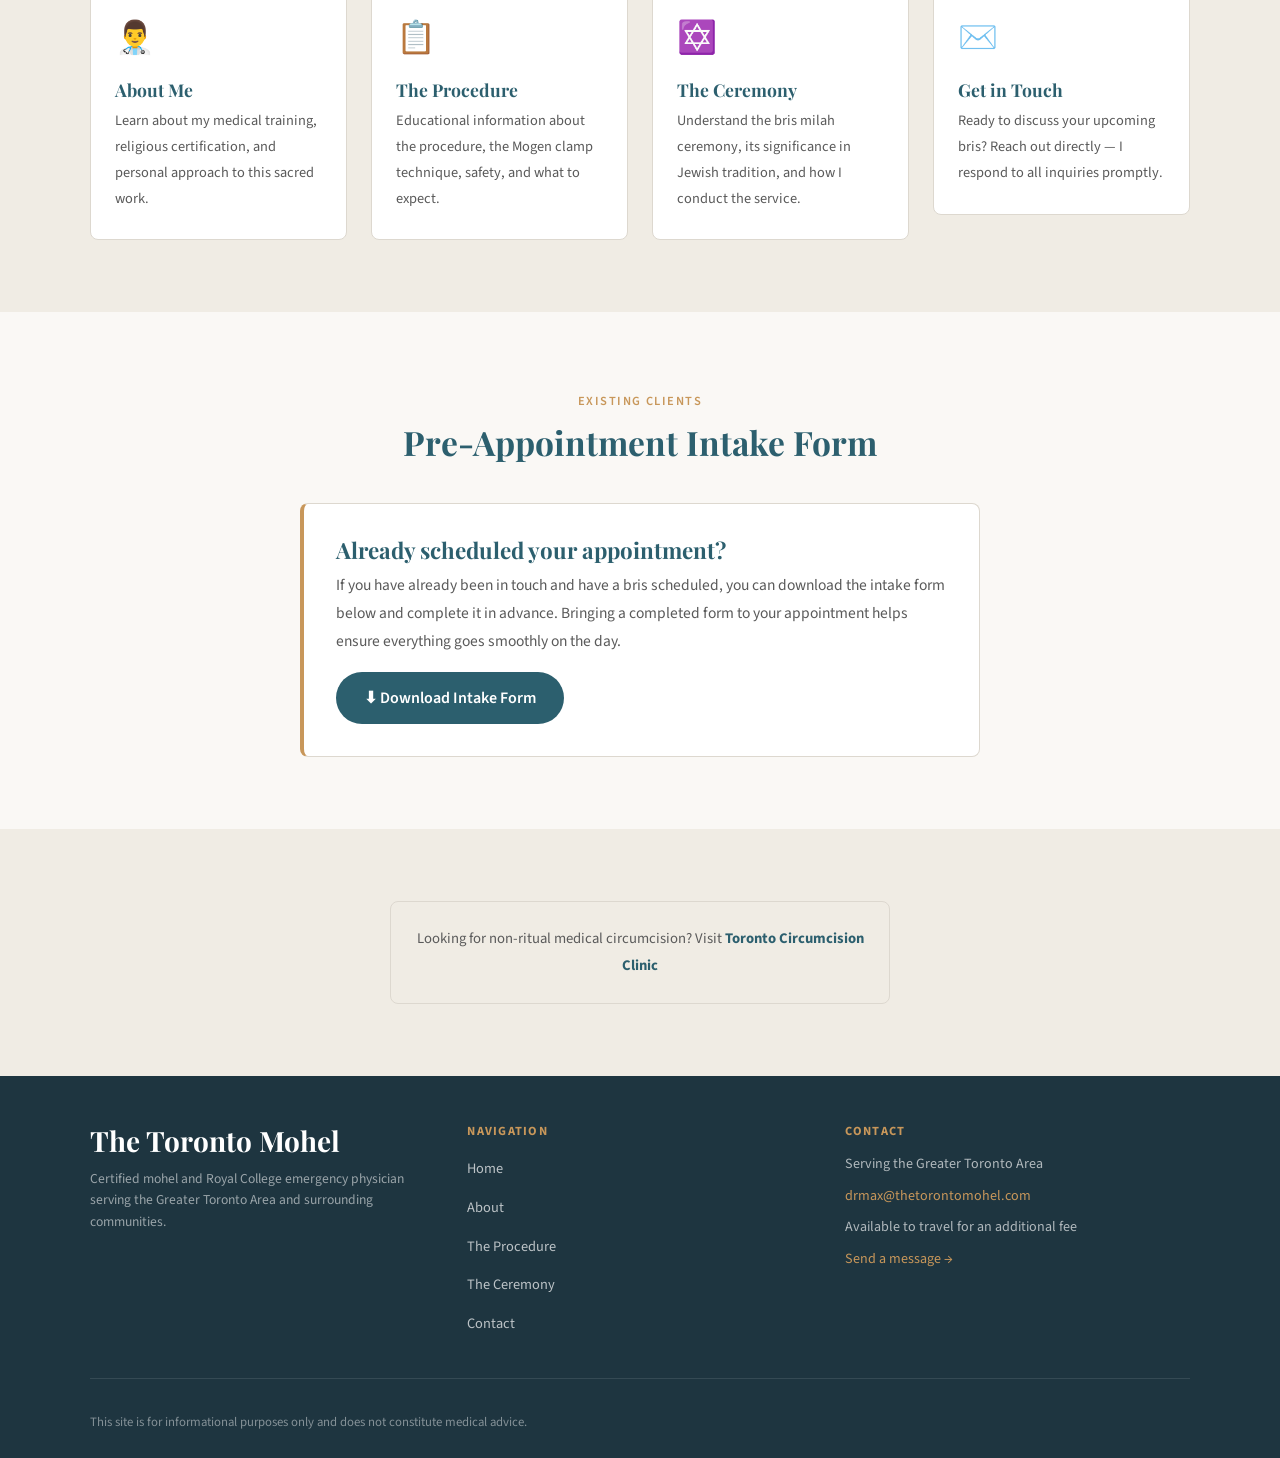
==== commit ed9a2461: "Task C.1: Standardise nav subtitle to 'Dr. Max Zworth, MD FRCPC' site-wide Updated all six pages (in" ====
--- a/index.html
+++ b/index.html
@@ -68,7 +68,7 @@
     <div class="nav-inner">
       <a href="/" class="nav-logo">
         The Toronto Mohel
-        <span>Dr. Max Zworth, MD</span>
+        <span>Dr. Max Zworth, MD FRCPC</span>
       </a>
       <ul class="nav-links">
         <li><a href="/" class="active">Home</a></li>
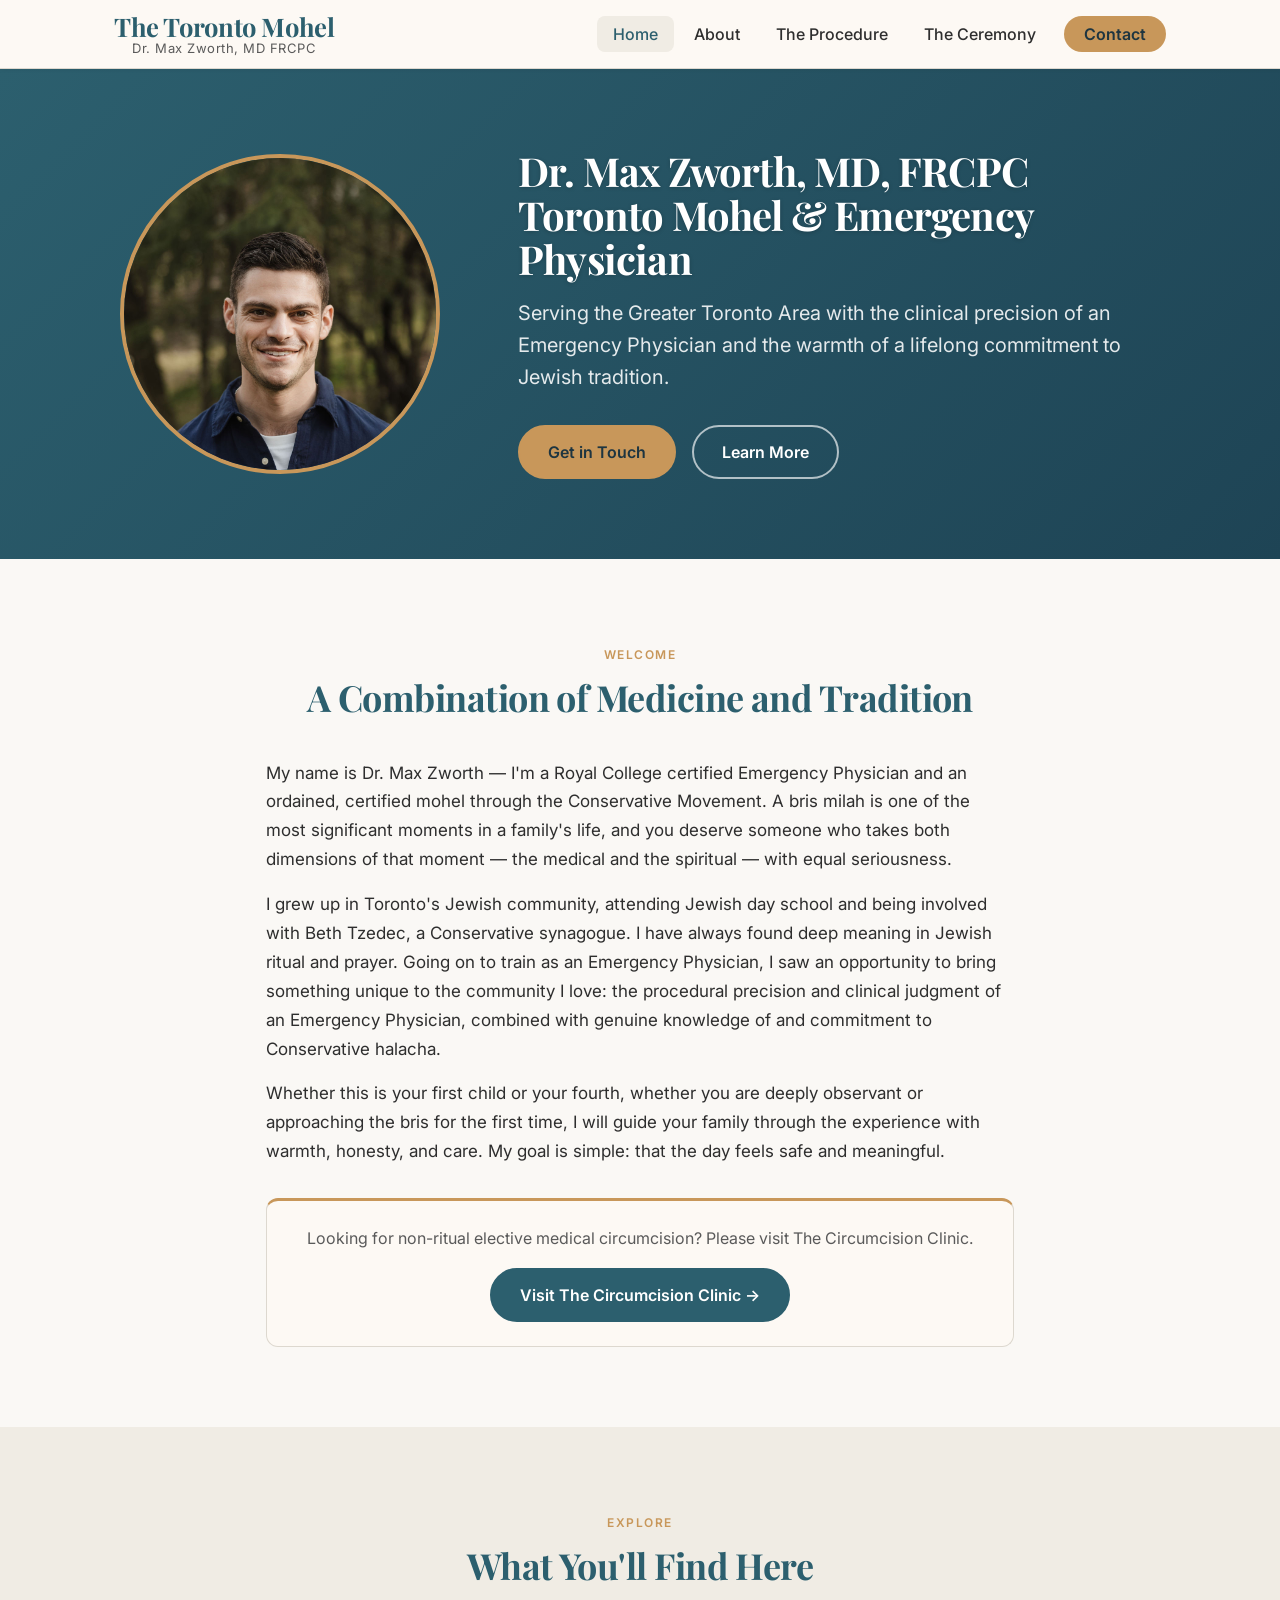
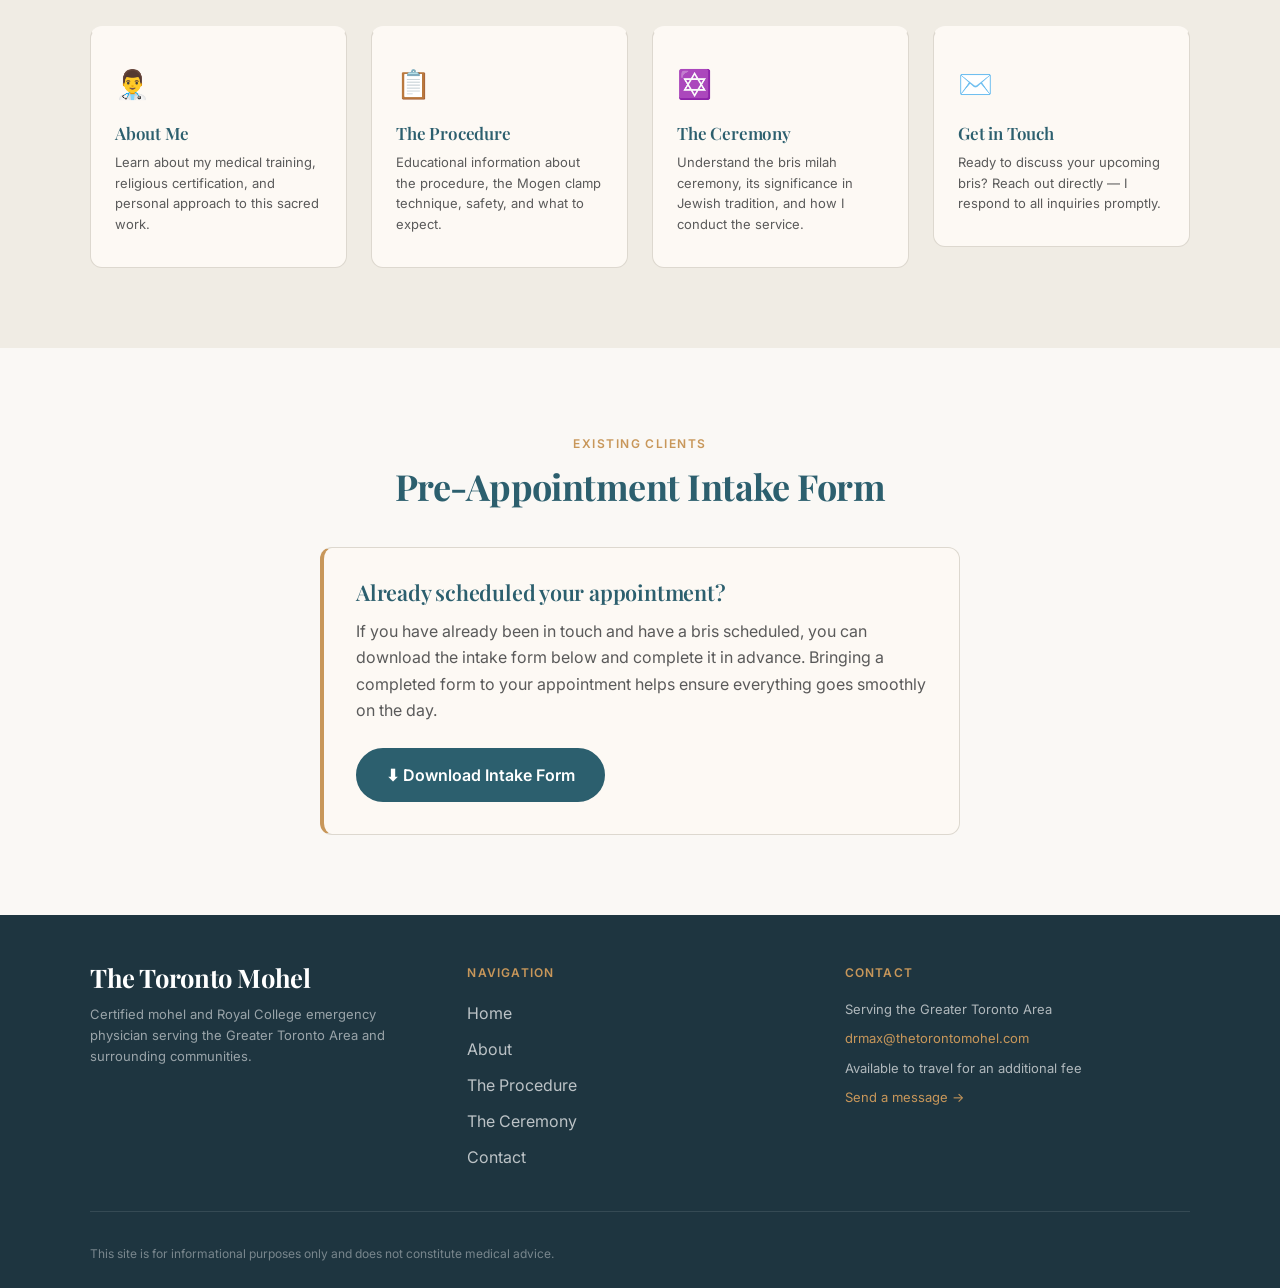
==== commit 144acf7b: "Refactor site: design tokens, type scale, WCAG fixes, a11y" ====
--- a/index.html
+++ b/index.html
@@ -15,7 +15,7 @@
   <meta property="og:title" content="Toronto Mohel | Brit Milah &amp; Newborn Circumcision" />
   <meta property="og:description" content="Dr. Max Zworth, MD FRCPC — Conservative-ordained mohel and emergency physician in Toronto. Brit milah performed with medical precision and Jewish tradition." />
   <meta property="og:url" content="https://www.thetorontomohel.com/" />
-  <meta property="og:image" content="https://www.thetorontomohel.com/headshot.jpg" />
+  <meta property="og:image" content="https://www.thetorontomohel.com/og-image.jpg" />
   <!-- Twitter Card -->
   <meta name="twitter:card" content="summary_large_image" />
   <!-- Structured Data -->
@@ -26,7 +26,7 @@
     "name": "The Toronto Mohel",
     "alternateName": "Dr. Max Zworth, Mohel",
     "url": "https://www.thetorontomohel.com",
-    "image": "https://www.thetorontomohel.com/headshot.jpg",
+    "image": "https://www.thetorontomohel.com/og-image.jpg",
     "email": "drmax@thetorontomohel.com",
     "description": "Dr. Max Zworth, MD FRCPC — Royal College certified emergency physician and Conservative-ordained mohel serving Toronto and the Greater Toronto Area. Brit milah ceremonies performed with medical precision and Jewish tradition.",
     "founder": {
@@ -58,7 +58,7 @@
   <!-- Google Fonts -->
   <link rel="preconnect" href="https://fonts.googleapis.com" />
   <link rel="preconnect" href="https://fonts.gstatic.com" crossorigin />
-  <link href="https://fonts.googleapis.com/css2?family=Playfair+Display:wght@400;700&family=Source+Sans+Pro:wght@400;600&display=swap" rel="stylesheet" />
+  <link href="https://fonts.googleapis.com/css2?family=Inter:wght@400;500;600&family=Playfair+Display:wght@400;700&display=swap" rel="stylesheet" />
   <link rel="stylesheet" href="styles.css" />
 </head>
 <body>
@@ -93,11 +93,10 @@
   <!-- HERO -->
   <section class="hero">
     <div class="hero-inner">
-      <!-- PLACEHOLDER: Replace with actual professional headshot -->
       <img
       src="headshot.jpg"
       alt="Dr. Max Zworth, MD, FRCPC — Toronto mohel and emergency physician"
-      class="hero-headshot-placeholder"
+      class="hero-headshot"
       style="object-fit:cover; object-position: center top;"
     />
     <div class="hero-text">
@@ -125,9 +124,9 @@
             
             <p>Whether this is your first child or your fourth, whether you are deeply observant or approaching the bris for the first time, I will guide your family through the experience with warmth, honesty, and care. My goal is simple: that the day feels safe and meaningful.</p>    </div>
 
-    <div style="max-width: 760px; margin: 1.5rem auto 0; background: var(--color-white); border: 1px solid var(--color-border); border-top: 4px solid var(--color-accent); border-radius: var(--border-radius); padding: 1.5rem; text-align: center;">
-        <p style="margin-bottom: 1rem; color: var(--color-text-light); font-size: 0.95rem;">Looking for non-ritual elective medical circumcision? Please visit The Circumcision Clinic.</p>
-        <a href="https://www.thecircumcisionclinic.ca/" target="_blank" rel="noopener noreferrer" class="btn btn-secondary" style="font-size:0.88rem; padding: 0.6rem 1.25rem;">Visit The Circumcision Clinic →</a>
+    <div class="notice-card">
+        <p>Looking for non-ritual elective medical circumcision? Please visit The Circumcision Clinic.</p>
+        <a href="https://www.thecircumcisionclinic.ca/" target="_blank" rel="noopener noreferrer" class="btn btn-secondary">Visit The Circumcision Clinic →</a>
       </div>
 
   </div>
@@ -185,17 +184,6 @@
         <h3>Already scheduled your appointment?</h3>
         <p>If you have already been in touch and have a bris scheduled, you can download the intake form below and complete it in advance. Bringing a completed form to your appointment helps ensure everything goes smoothly on the day.</p>
         <a href="intake-form.pdf" class="btn btn-secondary" download>⬇ Download Intake Form</a>
-      </div>
-    </div>
-  </section>
-
-  <!-- REFERRAL -->
-  <section class="section section-alt">
-    <div class="section-inner">
-      <div class="referral-box">
-        <p>Looking for non-ritual medical circumcision? Visit <a href="#" target="_blank" rel="noopener noreferrer"><strong>Toronto Circumcision Clinic</strong></a>
-        <!-- Developer note: Replace href="#" with the actual URL of the Toronto Circumcision Clinic once confirmed -->
-        </p>
       </div>
     </div>
   </section>
--- a/styles.css
+++ b/styles.css
@@ -1,128 +1,255 @@
 /* styles.css - Toronto Mohel Website */
 /* ===================================
    TABLE OF CONTENTS
-   1. CSS Variables & Reset
-   2. Typography
-   3. Navigation
-   4. Homepage Sections
-   5. About Page
-   6. Info Pages
-   7. Contact Page
-   8. Footer
-   9. Utilities & Buttons
-   10. Media Queries
+   1. Design Tokens
+   2. Reset & Base
+   3. Typography
+   4. Navigation
+   5. Hero
+   6. Sections & Layout
+   7. Cards
+   8. Intake & Referral
+   9. About Page
+   10. Info Pages (FAQ, content)
+   11. Contact Page
+   12. Footer
+   13. Buttons & Utilities
+   14. Media Queries
 =================================== */
 
-/* 1. CSS Variables & Reset */
+
+/* ─── 1. Design Tokens ─────────────────────────────────────────────────────── */
 :root {
-  --color-primary: #2c5f6e;
-  --color-primary-light: #3d7a8a;
-  --color-accent: #c8975a;
+  /* — Colors — */
+  --color-primary:      #2c5f6e;
+  --color-primary-light:#3d7a8a;
+  --color-accent:       #c8975a;
   --color-accent-light: #d9ac74;
-  --color-bg: #faf8f5;
-  --color-bg-alt: #f0ece4;
-  --color-text: #2e2e2e;
-  --color-text-light: #5a5a5a;
-  --color-text-muted: #888;
-  --color-white: #ffffff;
-  --color-border: #ddd8cf;
+  --color-bg:           #faf8f5;   /* warm cream canvas */
+  --color-bg-alt:       #f0ece4;   /* slightly deeper warm section bg */
+  --color-surface:      #fdf9f4;   /* card / form surfaces — never pure white */
+  --color-text:         #2e2e2e;
+  --color-text-light:   #5a5a5a;
+  --color-text-muted:   #888;
+  --color-border:       #ddd8cf;
+  --color-footer-bg:    #1e3540;   /* deep navy — also used as btn-primary text */
+
+  /* — Fonts — */
   --font-heading: 'Playfair Display', Georgia, serif;
-  --font-body: 'Source Sans Pro', 'Segoe UI', Arial, sans-serif;
-  --max-width: 1100px;
-  --border-radius: 8px;
-  --shadow: 0 2px 16px rgba(0,0,0,0.08);
-  --shadow-hover: 0 4px 24px rgba(0,0,0,0.13);
-  --transition: 0.25s ease;
-}
-
+  --font-body:    'Inter', 'Segoe UI', Arial, sans-serif;
+
+  /* — Type scale (major third, ~1.25×) — */
+  --text-xs:   0.75rem;    /*  12px */
+  --text-sm:   0.8125rem;  /*  13px */
+  --text-base: 1rem;       /*  16px */
+  --text-md:   1.0625rem;  /*  17px — body default */
+  --text-lg:   1.25rem;    /*  20px */
+  --text-xl:   1.5rem;     /*  24px */
+  --text-2xl:  1.875rem;   /*  30px */
+  --text-3xl:  2.375rem;   /*  38px */
+  --text-4xl:  3rem;       /*  48px */
+
+  /* — Spacing (4 px base, 8 px rhythm) — */
+  --sp-1:  0.25rem;  /*  4px */
+  --sp-2:  0.5rem;   /*  8px */
+  --sp-3:  0.75rem;  /* 12px */
+  --sp-4:  1rem;     /* 16px */
+  --sp-5:  1.25rem;  /* 20px */
+  --sp-6:  1.5rem;   /* 24px */
+  --sp-8:  2rem;     /* 32px */
+  --sp-10: 2.5rem;   /* 40px */
+  --sp-12: 3rem;     /* 48px */
+  --sp-16: 4rem;     /* 64px */
+  --sp-20: 5rem;     /* 80px */
+  --sp-24: 6rem;     /* 96px */
+
+  /* — Border radius — */
+  --radius-sm:   4px;
+  --radius-md:   8px;
+  --radius-lg:   12px;
+  --radius-full: 9999px;
+
+  /* — Shadows — */
+  --shadow-sm: 0 1px 4px rgba(0, 0, 0, 0.06);
+  --shadow-md: 0 2px 16px rgba(0, 0, 0, 0.08);
+  --shadow-lg: 0 6px 28px rgba(0, 0, 0, 0.12);
+
+  /* — Transitions — */
+  --transition-fast: 150ms ease;
+  --transition:      250ms ease;
+
+  /* — Button shared tokens — */
+  --btn-padding-y:  0.75rem;
+  --btn-padding-x:  1.75rem;
+  --btn-radius:     var(--radius-full);
+  --btn-transition: background var(--transition-fast),
+                    color var(--transition-fast),
+                    transform var(--transition-fast),
+                    box-shadow var(--transition-fast),
+                    border-color var(--transition-fast);
+
+  /* — Layout — */
+  --max-width:   1100px;
+  --prose-width: 68ch;
+}
+
+
+/* ─── 2. Reset & Base ──────────────────────────────────────────────────────── */
 *, *::before, *::after { box-sizing: border-box; margin: 0; padding: 0; }
+
 html { scroll-behavior: smooth; }
+
 body {
-    font-family: var(--font-body);
-    font-size: 18px;
-    line-height: 1.8;
-    color: var(--color-text);
-    background-color: var(--color-bg);
-    overflow-x: hidden;
-  }
+  font-family: var(--font-body);
+  font-size: var(--text-md);
+  line-height: 1.65;
+  color: var(--color-text);
+  background-color: var(--color-bg);
+  overflow-x: hidden;
+  -webkit-font-smoothing: antialiased;
+  -moz-osx-font-smoothing: grayscale;
+}
+
 img { max-width: 100%; height: auto; display: block; }
-a { color: var(--color-primary); text-decoration: none; transition: color var(--transition); }
+
+a {
+  color: var(--color-primary);
+  text-decoration: none;
+  transition: color var(--transition-fast);
+}
 a:hover { color: var(--color-accent); }
+
 ul { list-style: none; }
 
-/* 2. Typography */
-h1, h2, h3, h4 { font-family: var(--font-heading); line-height: 1.25; color: var(--color-primary); }
-h1 { font-size: clamp(1.9rem, 4vw, 2.8rem); margin-bottom: 1rem; }
-h2 { font-size: clamp(1.5rem, 3vw, 2.1rem); margin-bottom: 0.75rem; }
-h3 { font-size: clamp(1.15rem, 2vw, 1.4rem); margin-bottom: 0.5rem; }
-p { margin-bottom: 1.1rem; }
+/* Global focus ring — teal on light surfaces (4.18:1 vs cream) */
+:focus-visible {
+  outline: 2px solid var(--color-primary-light);
+  outline-offset: 2px;
+  border-radius: var(--radius-sm);
+}
+
+/* Gold ring on dark teal/navy surfaces — 3.56:1 on teal, 6.43:1 on navy */
+.hero :focus-visible,
+.page-hero :focus-visible,
+.site-footer :focus-visible {
+  outline-color: var(--color-accent-light);
+}
+
+
+/* ─── 3. Typography ────────────────────────────────────────────────────────── */
+h1, h2, h3, h4 {
+  font-family: var(--font-heading);
+  color: var(--color-primary);
+}
+
+h1 {
+  font-size: clamp(2.1rem, 5vw, 3.25rem);
+  font-weight: 700;
+  line-height: 1.1;
+  letter-spacing: -0.02em;
+  margin-bottom: var(--sp-4);
+}
+
+h2 {
+  font-size: clamp(1.5rem, 3vw, 2.25rem);
+  font-weight: 700;
+  line-height: 1.15;
+  letter-spacing: -0.015em;
+  margin-bottom: var(--sp-3);
+}
+
+h3 {
+  font-size: clamp(1.1rem, 2vw, 1.35rem);
+  font-weight: 600;
+  line-height: 1.2;
+  letter-spacing: -0.01em;
+  margin-bottom: var(--sp-2);
+}
+
+p { margin-bottom: var(--sp-4); }
 p:last-child { margin-bottom: 0; }
+
+/* Uppercase eyebrow / section label */
 .section-label {
   display: inline-block;
-  font-size: 0.78rem;
+  font-family: var(--font-body);
+  font-size: var(--text-xs);
+  font-weight: 600;
   letter-spacing: 0.12em;
   text-transform: uppercase;
   color: var(--color-accent);
-  font-weight: 600;
-  margin-bottom: 0.5rem;
-}
-
-/* 3. Navigation */
+  margin-bottom: var(--sp-2);
+}
+
+
+/* ─── 4. Navigation ────────────────────────────────────────────────────────── */
 .site-nav {
-  background: var(--color-white);
+  background: var(--color-surface);
   border-bottom: 1px solid var(--color-border);
   position: sticky;
   top: 0;
   z-index: 1000;
-  box-shadow: 0 1px 8px rgba(0,0,0,0.06);
-}
+  box-shadow: var(--shadow-sm);
+}
+
 .nav-inner {
   max-width: var(--max-width);
   margin: 0 auto;
-  padding: 0 1.5rem;
+  padding: 0 var(--sp-6);
   display: flex;
   align-items: center;
   justify-content: space-between;
   height: 68px;
 }
+
 .nav-logo {
-    font-family: var(--font-heading);
-    font-size: 1.75rem;
-    color: var(--color-primary);
-    font-weight: 700;
-    line-height: 1.2;
-  }
-  .nav-logo span {
-    display: block;
-    font-size: 1.05rem;
-    font-family: var(--font-body);
-    font-weight: 400;
-    color: var(--color-text-light);
-    letter-spacing: 0.05em;
-    text-align: center;
-  }
-.nav-links { display: flex; align-items: center; gap: 0.25rem; }
+  font-family: var(--font-heading);
+  font-size: 1.6rem;
+  font-weight: 700;
+  line-height: 1.15;
+  letter-spacing: -0.015em;
+  color: var(--color-primary);
+}
+.nav-logo span {
+  display: block;
+  font-size: var(--text-sm);
+  font-family: var(--font-body);
+  font-weight: 400;
+  color: var(--color-text-light);
+  letter-spacing: 0.04em;
+  text-align: center;
+}
+
+.nav-links { display: flex; align-items: center; gap: var(--sp-1); }
 .nav-links a {
-  padding: 0.4rem 0.85rem;
-  font-size: 0.95rem;
+  padding: var(--sp-2) var(--sp-4);
+  font-size: var(--text-base);
+  font-weight: 500;
   color: var(--color-text);
-  font-weight: 500;
-  border-radius: 5px;
-  transition: background var(--transition), color var(--transition);
-}
-.nav-links a:hover, .nav-links a.active {
+  border-radius: var(--radius-md);
+  transition: background var(--transition-fast), color var(--transition-fast);
+}
+.nav-links a:hover,
+.nav-links a.active {
   background: var(--color-bg-alt);
   color: var(--color-primary);
 }
+
 .nav-links a.nav-cta {
   background: var(--color-accent);
-  color: var(--color-white);
-  padding: 0.4rem 1.1rem;
-  border-radius: 25px;
+  color: var(--color-footer-bg);
+  padding: var(--sp-2) var(--sp-5);
+  border-radius: var(--btn-radius);
   font-weight: 600;
-  margin-left: 0.5rem;
-}
-.nav-links a.nav-cta:hover { background: var(--color-accent-light); color: var(--color-white); }
+  margin-left: var(--sp-2);
+  transition: var(--btn-transition);
+}
+.nav-links a.nav-cta:hover {
+  background: var(--color-accent-light);
+  color: var(--color-footer-bg);
+  transform: translateY(-1px);
+  box-shadow: 0 3px 12px rgba(200, 151, 90, 0.35);
+}
 
 /* Hamburger */
 .nav-hamburger {
@@ -130,11 +257,18 @@
   flex-direction: column;
   gap: 5px;
   cursor: pointer;
-  padding: 4px;
+  padding: var(--sp-1);
   background: none;
   border: none;
 }
-.nav-hamburger span { display: block; width: 26px; height: 2px; background: var(--color-primary); border-radius: 2px; transition: all var(--transition); }
+.nav-hamburger span {
+  display: block;
+  width: 26px;
+  height: 2px;
+  background: var(--color-primary);
+  border-radius: var(--radius-sm);
+  transition: all var(--transition-fast);
+}
 .nav-hamburger.open span:nth-child(1) { transform: translateY(7px) rotate(45deg); }
 .nav-hamburger.open span:nth-child(2) { opacity: 0; }
 .nav-hamburger.open span:nth-child(3) { transform: translateY(-7px) rotate(-45deg); }
@@ -142,377 +276,587 @@
 .nav-mobile {
   display: none;
   flex-direction: column;
-  background: var(--color-white);
+  background: var(--color-surface);
   border-top: 1px solid var(--color-border);
-  padding: 1rem 1.5rem 1.5rem;
-  gap: 0.25rem;
+  padding: var(--sp-4) var(--sp-6) var(--sp-6);
+  gap: var(--sp-1);
 }
 .nav-mobile.open { display: flex; }
 .nav-mobile a {
-  padding: 0.6rem 0.75rem;
-  font-size: 1rem;
+  padding: var(--sp-3) var(--sp-3);
+  font-size: var(--text-md);
   color: var(--color-text);
   font-weight: 500;
-  border-radius: 5px;
-  transition: background var(--transition);
+  border-radius: var(--radius-md);
+  transition: background var(--transition-fast);
 }
 .nav-mobile a:hover { background: var(--color-bg-alt); }
 .nav-mobile a.nav-cta {
   background: var(--color-accent);
-  color: var(--color-white);
+  color: var(--color-footer-bg);
   text-align: center;
-  margin-top: 0.5rem;
-  border-radius: 25px;
+  margin-top: var(--sp-2);
+  border-radius: var(--btn-radius);
   font-weight: 600;
 }
 
-/* 4. Hero */
+
+/* ─── 5. Hero ──────────────────────────────────────────────────────────────── */
 .hero {
-    background: linear-gradient(135deg, var(--color-primary) 0%, #1e4455 100%);
-    color: var(--color-white);
-    padding: 4rem 1.5rem;
-    text-align: center;
-  }
-  .hero-inner {
-    max-width: var(--max-width);
-    margin: 0 auto;
-    display: grid;
-    grid-template-columns: 400px 1fr;
-    gap: 3rem;
-    align-items: center;
-    text-align: left;
-  }
-  .hero-headshot-placeholder {
-    width: 340px; height: 340px;
-    border-radius: 50%;
-    border: 4px solid var(--color-accent);
-    margin: 0 auto 1.75rem;
-    background: rgba(255,255,255,0.1);
-    display: flex; align-items: center; justify-content: center;
-    color: rgba(255,255,255,0.6); font-size: 0.8rem; text-align: center; padding: 1rem;
-  }
-  .hero h1 { color: var(--color-white); text-shadow: 0 1px 3px rgba(0,0,0,0.2); font-size: clamp(1.5rem, 3vw, 2.1rem); }
+  background: linear-gradient(135deg, var(--color-primary) 0%, #1e4455 100%);
+  color: #ffffff;
+  padding: var(--sp-20) var(--sp-6);
+}
+
+.hero-inner {
+  max-width: var(--max-width);
+  margin: 0 auto;
+  display: grid;
+  grid-template-columns: 380px 1fr;
+  gap: var(--sp-12);
+  align-items: center;
+  text-align: left;
+}
+
+.hero-headshot {
+  width: 320px;
+  height: 320px;
+  border-radius: 50%;
+  border: 4px solid var(--color-accent);
+  margin: 0 auto;
+  object-fit: cover;
+  object-position: center top;
+  display: block;
+}
+
+.hero h1 {
+  color: #ffffff;
+  font-size: clamp(1.75rem, 3.5vw, 2.5rem);
+  letter-spacing: -0.02em;
+  line-height: 1.1;
+  text-shadow: 0 1px 4px rgba(0, 0, 0, 0.2);
+  margin-bottom: var(--sp-4);
+}
+
 .hero-sub {
-  font-size: 1.25rem;
-  color: rgba(255,255,255,0.88);
-  max-width: 600px;
-  margin: 0 auto 2rem;
-  line-height: 1.65;
-}
-
-/* Page Hero (inner pages) */
+  font-size: var(--text-lg);
+  color: rgba(255, 255, 255, 0.88);
+  max-width: 52ch;
+  margin: 0 0 var(--sp-8);
+  line-height: 1.6;
+}
+
+.hero-text { display: flex; flex-direction: column; align-items: flex-start; }
+
+/* Page hero (inner pages) */
 .page-hero {
   background: linear-gradient(135deg, var(--color-primary) 0%, #1e4455 100%);
-  color: white;
-  padding: 4rem 1.5rem 3rem;
+  color: #ffffff;
+  padding: var(--sp-20) var(--sp-6) var(--sp-16);
   text-align: center;
 }
-.page-hero h1 { color: white; }
-.page-hero p { 
-    color: rgba(255,255,255,0.85); 
-    max-width: 800px; 
-    width: 100%;
-    margin: 0 auto; 
-    font-size: 1.2rem; 
-    white-space: normal;
-    word-wrap: break-word;
-    overflow-wrap: break-word;
-    padding: 0 1rem;
-  }/* 5. Sections */
-.section { padding: 4.5rem 1.5rem; }
+.page-hero h1 {
+  color: #ffffff;
+  text-shadow: 0 1px 4px rgba(0, 0, 0, 0.18);
+}
+.page-hero p {
+  color: rgba(255, 255, 255, 0.85);
+  max-width: 56ch;
+  margin: 0 auto;
+  font-size: var(--text-lg);
+  line-height: 1.6;
+}
+
+
+/* ─── 6. Sections & Layout ─────────────────────────────────────────────────── */
+.section     { padding: var(--sp-20) var(--sp-6); }
 .section-alt { background: var(--color-bg-alt); }
-.section-inner { max-width: var(--max-width); margin: 0 auto; }
-.section-header { text-align: center; margin-bottom: 2.5rem; }
-.section-header p { color: var(--color-text-light); max-width: 580px; margin: 0 auto; }
-
-.intro-text { max-width: 760px; margin: 0 auto; }
-.intro-text p { font-size: 1.05rem; line-height: 1.8; }
-
-/* Cards */
+.section-inner  { max-width: var(--max-width); margin: 0 auto; }
+
+.section-header { text-align: center; margin-bottom: var(--sp-10); }
+.section-header h2 { margin-top: var(--sp-1); }
+.section-header p  { color: var(--color-text-light); max-width: 52ch; margin: var(--sp-2) auto 0; }
+
+/* Prose column — constrained to readable measure */
+.prose-column { max-width: var(--prose-width); }
+
+.intro-text { max-width: var(--prose-width); margin: 0 auto; }
+.intro-text p { font-size: var(--text-md); line-height: 1.7; }
+
+.divider { height: 1px; background: var(--color-border); margin: var(--sp-10) 0; }
+
+
+/* ─── 7. Cards ─────────────────────────────────────────────────────────────── */
 .cards-grid {
   display: grid;
   grid-template-columns: repeat(auto-fit, minmax(220px, 1fr));
-  gap: 1.5rem;
-}
+  gap: var(--sp-6);
+}
+
 .card {
-  background: var(--color-white);
-  border: 1px solid var(--color-border);
-  border-radius: var(--border-radius);
-  padding: 1.75rem 1.5rem;
-  transition: box-shadow var(--transition), transform var(--transition);
-}
-.card:hover { box-shadow: var(--shadow-hover); transform: translateY(-3px); }
-.card-icon { font-size: 2rem; margin-bottom: 0.75rem; }
-.card h3 { font-size: 1.1rem; margin-bottom: 0.4rem; }
-.card p { font-size: 0.9rem; color: var(--color-text-light); margin-bottom: 0; }
-
-/* Intake box */
+  background: var(--color-surface);
+  border: 1px solid var(--color-border);
+  border-top: 3px solid transparent;
+  border-radius: var(--radius-lg);
+  padding: var(--sp-8) var(--sp-6);
+  transition: box-shadow var(--transition-fast), transform var(--transition-fast), border-top-color var(--transition-fast);
+}
+.card:hover {
+  box-shadow: var(--shadow-lg);
+  transform: translateY(-3px);
+  border-top-color: var(--color-accent);
+}
+
+.card-icon  { font-size: 1.75rem; margin-bottom: var(--sp-4); }
+.card h3    { font-size: var(--text-md); margin-bottom: var(--sp-2); }
+.card p     { font-size: var(--text-sm); color: var(--color-text-light); margin-bottom: 0; line-height: 1.6; }
+
+
+/* ─── 8. Intake & Referral ─────────────────────────────────────────────────── */
 .intake-box {
-  background: var(--color-white);
+  background: var(--color-surface);
   border: 1px solid var(--color-border);
   border-left: 4px solid var(--color-accent);
-  border-radius: var(--border-radius);
-  padding: 2rem;
-  max-width: 680px;
+  border-radius: var(--radius-lg);
+  padding: var(--sp-8);
+  max-width: 640px;
   margin: 0 auto;
 }
-.intake-box p { font-size: 0.97rem; color: var(--color-text-light); margin-bottom: 1rem; }
-
-/* Referral */
+.intake-box h3  { margin-bottom: var(--sp-3); }
+.intake-box p   { font-size: var(--text-base); color: var(--color-text-light); margin-bottom: var(--sp-6); }
+
 .referral-box {
   text-align: center;
-  padding: 1.5rem;
+  padding: var(--sp-6);
   background: var(--color-bg-alt);
-  border-radius: var(--border-radius);
-  border: 1px solid var(--color-border);
-  max-width: 500px;
+  border-radius: var(--radius-lg);
+  border: 1px solid var(--color-border);
+  max-width: 480px;
   margin: 0 auto;
-  font-size: 0.92rem;
+  font-size: var(--text-base);
   color: var(--color-text-light);
 }
 
-/* 6. About Page */
+/* Inline referral/notice card (used inside intro text) */
+.notice-card {
+  background: var(--color-surface);
+  border: 1px solid var(--color-border);
+  border-top: 3px solid var(--color-accent);
+  border-radius: var(--radius-lg);
+  padding: var(--sp-6) var(--sp-8);
+  max-width: var(--prose-width);
+  margin: var(--sp-8) auto 0;
+  text-align: center;
+}
+.notice-card p { font-size: var(--text-base); color: var(--color-text-light); margin-bottom: var(--sp-4); }
+
+.referral-sidebar-box {
+  background: var(--color-surface);
+  border: 1px solid var(--color-border);
+  border-top: 3px solid var(--color-accent);
+  border-radius: var(--radius-lg);
+  padding: var(--sp-6);
+  font-size: var(--text-base);
+}
+.referral-sidebar-box h4 { font-size: var(--text-md); margin-bottom: var(--sp-3); }
+.referral-sidebar-box p  { color: var(--color-text-light); font-size: var(--text-sm); margin-bottom: var(--sp-4); }
+
+
+/* ─── 9. About Page ────────────────────────────────────────────────────────── */
 .about-layout {
   display: grid;
   grid-template-columns: 280px 1fr;
-  gap: 3rem;
+  gap: var(--sp-12);
   align-items: start;
 }
+
 .about-sidebar { position: sticky; top: 90px; }
-.about-photo-placeholder {
-  width: 100%; aspect-ratio: 3/4;
-  background: var(--color-bg-alt);
-  border-radius: var(--border-radius);
-  border: 2px dashed var(--color-border);
-  display: flex; align-items: center; justify-content: center;
-  text-align: center; color: var(--color-text-muted);
-  font-size: 0.85rem; padding: 1rem; margin-bottom: 1.25rem;
-}
+
 .credentials-card {
-  background: var(--color-white);
-  border: 1px solid var(--color-border);
-  border-radius: var(--border-radius);
-  padding: 1.5rem;
+  background: var(--color-surface);
+  border: 1px solid var(--color-border);
+  border-radius: var(--radius-lg);
+  padding: var(--sp-6);
 }
 .credentials-card h3 {
-  font-size: 1rem; margin-bottom: 1rem;
-  padding-bottom: 0.5rem;
+  font-size: var(--text-md);
+  margin-bottom: var(--sp-4);
+  padding-bottom: var(--sp-2);
   border-bottom: 2px solid var(--color-accent);
 }
 .credentials-card ul li {
-  padding: 0.5rem 0;
+  padding: var(--sp-3) 0;
   border-bottom: 1px solid var(--color-bg-alt);
-  font-size: 0.88rem; color: var(--color-text-light);
-  display: flex; gap: 0.5rem; align-items: flex-start; line-height: 1.4;
+  font-size: var(--text-sm);
+  color: var(--color-text-light);
+  display: flex;
+  gap: var(--sp-2);
+  align-items: flex-start;
+  line-height: 1.5;
 }
 .credentials-card ul li::before { content: '✓'; color: var(--color-accent); font-weight: 700; flex-shrink: 0; }
 .credentials-card ul li:last-child { border-bottom: none; }
+
+/* Structured credential list (about page main column) */
+.credential-list { list-style: none; margin: var(--sp-6) 0; }
+.credential-list li {
+  display: flex;
+  gap: var(--sp-3);
+  align-items: flex-start;
+  padding: var(--sp-4) 0;
+  border-bottom: 1px solid var(--color-border);
+}
+.credential-list li:last-child { border-bottom: none; }
+.credential-list .cred-icon {
+  color: var(--color-accent);
+  font-size: 1.1rem;
+  flex-shrink: 0;
+  margin-top: 2px;
+}
+.credential-list .cred-title  { font-weight: 600; line-height: 1.4; }
+.credential-list .cred-detail {
+  color: var(--color-text-light);
+  font-size: var(--text-sm);
+  line-height: 1.55;
+  margin-top: var(--sp-1);
+}
 
 .testimonials-placeholder {
   background: var(--color-bg-alt);
   border: 2px dashed var(--color-border);
-  border-radius: var(--border-radius);
-  padding: 3rem 2rem;
+  border-radius: var(--radius-lg);
+  padding: var(--sp-12) var(--sp-8);
   text-align: center;
 }
-.testimonials-placeholder p { color: var(--color-text-muted); font-style: italic; font-size: 0.92rem; margin-bottom: 0; }
-
-/* 7. Info Pages */
-.content-layout { max-width: 820px; margin: 0 auto; }
-.content-layout p { font-size: 1.02rem; line-height: 1.82; }
+.testimonials-placeholder p { color: var(--color-text-muted); font-style: italic; font-size: var(--text-base); margin-bottom: 0; }
+
+
+/* ─── 10. Info Pages ───────────────────────────────────────────────────────── */
+.content-layout { max-width: 780px; margin: 0 auto; }
+.content-layout p { font-size: var(--text-md); line-height: 1.75; }
 
 .placeholder-notice {
   background: #fff8e6;
   border: 1px solid #f0c84a;
   border-left: 4px solid #f0c84a;
-  border-radius: var(--border-radius);
-  padding: 0.85rem 1.1rem;
-  font-size: 0.86rem;
+  border-radius: var(--radius-md);
+  padding: var(--sp-3) var(--sp-5);
+  font-size: var(--text-sm);
   color: #7a5c00;
-  margin-bottom: 1.5rem;
+  margin-bottom: var(--sp-6);
 }
 
 .image-placeholder {
-  width: 100%; max-width: 400px; aspect-ratio: 4/3;
+  width: 100%;
+  max-width: 400px;
+  aspect-ratio: 4/3;
   background: var(--color-bg-alt);
   border: 2px dashed var(--color-border);
-  border-radius: var(--border-radius);
-  display: flex; align-items: center; justify-content: center;
-  text-align: center; color: var(--color-text-muted);
-  font-size: 0.85rem; padding: 1rem; margin: 1.5rem auto;
-}
-
-/* FAQ */
+  border-radius: var(--radius-md);
+  display: flex;
+  align-items: center;
+  justify-content: center;
+  text-align: center;
+  color: var(--color-text-muted);
+  font-size: var(--text-sm);
+  padding: var(--sp-4);
+  margin: var(--sp-6) auto;
+}
+
+/* Prep grid + cards (ritual-circumcision page) */
+.prep-grid {
+  display: grid;
+  grid-template-columns: repeat(auto-fit, minmax(220px, 1fr));
+  gap: var(--sp-6);
+  margin: var(--sp-6) 0;
+}
+
+.prep-card {
+  background: var(--color-surface);
+  border: 1px solid var(--color-border);
+  border-top: 4px solid var(--color-primary);
+  border-radius: var(--radius-lg);
+  padding: var(--sp-6);
+}
+.prep-card--accent { border-top-color: var(--color-accent); }
+
+.prep-card h3    { margin-bottom: var(--sp-4); }
+.prep-card ul    { list-style: none; }
+.prep-card ul li {
+  padding: var(--sp-2) 0;
+  border-bottom: 1px solid var(--color-bg-alt);
+  display: flex;
+  gap: var(--sp-3);
+  align-items: flex-start;
+  font-size: var(--text-sm);
+  color: var(--color-text-light);
+  line-height: 1.5;
+}
+.prep-card ul li:last-child { border-bottom: none; }
+.prep-card ul li strong     { color: var(--color-text); }
+.prep-card-icon             { color: var(--color-accent); flex-shrink: 0; }
+
+/* Bottom CTA block used on content pages */
+.cta-block {
+  margin-top: var(--sp-10);
+  text-align: center;
+}
+.cta-block p {
+  color: var(--color-text-light);
+  margin-bottom: var(--sp-4);
+}
+
+/* Closing note (small muted text at bottom of content sections) */
+.closing-note {
+  font-size: var(--text-sm);
+  color: var(--color-text-light);
+}
+
+/* FAQ accordion */
 .faq-item {
   border: 1px solid var(--color-border);
-  border-radius: var(--border-radius);
-  margin-bottom: 0.75rem;
+  border-radius: var(--radius-md);
+  margin-bottom: var(--sp-3);
   overflow: hidden;
 }
 .faq-question {
-  width: 100%; background: var(--color-white); border: none;
-  padding: 1.1rem 1.25rem; text-align: left;
-  font-family: var(--font-heading); font-size: 1rem;
-  color: var(--color-primary); cursor: pointer;
-  display: flex; justify-content: space-between; align-items: center; gap: 1rem;
-  transition: background var(--transition);
+  width: 100%;
+  background: var(--color-surface);
+  border: none;
+  padding: var(--sp-5) var(--sp-6);
+  text-align: left;
+  font-family: var(--font-heading);
+  font-size: var(--text-md);
+  color: var(--color-primary);
+  cursor: pointer;
+  display: flex;
+  justify-content: space-between;
+  align-items: center;
+  gap: var(--sp-4);
+  transition: background var(--transition-fast);
 }
 .faq-question:hover { background: var(--color-bg-alt); }
-.faq-icon { font-size: 1.3rem; color: var(--color-accent); flex-shrink: 0; transition: transform var(--transition); }
+.faq-icon {
+  font-size: 1.25rem;
+  color: var(--color-accent);
+  flex-shrink: 0;
+  transition: transform var(--transition-fast);
+}
 .faq-item.open .faq-icon { transform: rotate(45deg); }
 .faq-answer {
   display: none;
-  padding: 0 1.25rem 1.25rem;
-  background: var(--color-white);
-  font-size: 0.97rem; color: var(--color-text-light); line-height: 1.75;
+  padding: 0 var(--sp-6) var(--sp-6);
+  background: var(--color-surface);
+  font-size: var(--text-base);
+  color: var(--color-text-light);
+  line-height: 1.7;
 }
 .faq-answer p { color: var(--color-text-light); margin-bottom: 0; }
 .faq-item.open .faq-answer { display: block; }
 
-/* 8. Contact Page */
+
+/* ─── 11. Contact Page ─────────────────────────────────────────────────────── */
 .contact-layout {
   display: grid;
-  grid-template-columns: 1fr 360px;
-  gap: 3rem;
+  grid-template-columns: 1fr 340px;
+  gap: var(--sp-12);
   align-items: start;
 }
+
 .contact-form-wrap {
-  background: var(--color-white);
-  border: 1px solid var(--color-border);
-  border-radius: var(--border-radius);
-  padding: 2.25rem;
-  box-shadow: var(--shadow);
-}
-.form-group { margin-bottom: 1.25rem; }
-.form-group label { display: block; font-size: 0.9rem; font-weight: 600; margin-bottom: 0.4rem; }
-.form-group input, .form-group textarea {
-  width: 100%; padding: 0.7rem 0.9rem;
-  border: 1px solid var(--color-border); border-radius: 6px;
-  font-family: var(--font-body); font-size: 0.97rem;
-  color: var(--color-text); background: var(--color-bg);
-  transition: border-color var(--transition), box-shadow var(--transition);
-}
-.form-group input:focus, .form-group textarea:focus {
-  outline: none; border-color: var(--color-primary-light);
-  box-shadow: 0 0 0 3px rgba(44,95,110,0.1);
+  background: var(--color-surface);
+  border: 1px solid var(--color-border);
+  border-radius: var(--radius-lg);
+  padding: var(--sp-10);
+  box-shadow: var(--shadow-md);
+}
+
+.form-group          { margin-bottom: var(--sp-5); }
+.form-group label    { display: block; font-size: var(--text-sm); font-weight: 600; margin-bottom: var(--sp-2); }
+.form-group input,
+.form-group textarea {
+  width: 100%;
+  padding: var(--sp-3) var(--sp-4);
+  border: 1px solid var(--color-border);
+  border-radius: var(--radius-md);
+  font-family: var(--font-body);
+  font-size: var(--text-base);
+  color: var(--color-text);
+  background: var(--color-bg);
+  transition: border-color var(--transition-fast), box-shadow var(--transition-fast);
+}
+.form-group input:focus,
+.form-group textarea:focus {
+  outline: none;
+  border-color: var(--color-primary-light);
+  box-shadow: 0 0 0 3px rgba(44, 95, 110, 0.12);
 }
 .form-group textarea { resize: vertical; min-height: 130px; }
-.form-note { font-size: 0.8rem; color: var(--color-text-muted); margin-top: 0.3rem; }
-.contact-sidebar { display: flex; flex-direction: column; gap: 1.25rem; }
+.form-note { font-size: var(--text-xs); color: var(--color-text-muted); margin-top: var(--sp-1); }
+
+.contact-sidebar { display: flex; flex-direction: column; gap: var(--sp-5); }
+
 .info-card {
-  background: var(--color-white);
-  border: 1px solid var(--color-border);
-  border-radius: var(--border-radius);
-  padding: 1.5rem;
-}
-.info-card h3 { font-size: 1rem; margin-bottom: 0.75rem; padding-bottom: 0.5rem; border-bottom: 2px solid var(--color-accent); }
-.info-card p { font-size: 0.92rem; color: var(--color-text-light); margin-bottom: 0.5rem; }
-
-/* 9. Footer */
-.site-footer { background: #1e3540; color: rgba(255,255,255,0.75); padding: 3rem 1.5rem 1.5rem; }
+  background: var(--color-surface);
+  border: 1px solid var(--color-border);
+  border-radius: var(--radius-lg);
+  padding: var(--sp-6);
+}
+.info-card h3 { font-size: var(--text-md); margin-bottom: var(--sp-3); padding-bottom: var(--sp-2); border-bottom: 2px solid var(--color-accent); }
+.info-card p  { font-size: var(--text-base); color: var(--color-text-light); margin-bottom: var(--sp-2); }
+
+
+/* ─── 12. Footer ───────────────────────────────────────────────────────────── */
+.site-footer {
+  background: var(--color-footer-bg);
+  color: rgba(255, 255, 255, 0.75);
+  padding: var(--sp-12) var(--sp-6) var(--sp-6);
+}
+
 .footer-inner { max-width: var(--max-width); margin: 0 auto; }
+
 .footer-top {
-  display: grid; grid-template-columns: 1fr 1fr 1fr;
-  gap: 2rem; margin-bottom: 2rem; padding-bottom: 2rem;
-  border-bottom: 1px solid rgba(255,255,255,0.1);
-}
-.footer-brand .nav-logo { color: white; display: inline-block; margin-bottom: 0.6rem; }
-.footer-brand p { font-size: 0.85rem; color: rgba(255,255,255,0.55); line-height: 1.6; margin-bottom: 0; }
-.footer-nav h4, .footer-contact h4 {
-  font-family: var(--font-body); font-size: 0.78rem;
-  letter-spacing: 0.1em; text-transform: uppercase;
-  color: var(--color-accent); margin-bottom: 0.75rem;
-}
-.footer-nav ul li { margin-bottom: 0.4rem; }
-.footer-nav ul li a { color: rgba(255,255,255,0.7); font-size: 0.9rem; }
-.footer-nav ul li a:hover { color: white; }
-.footer-contact p { font-size: 0.88rem; color: rgba(255,255,255,0.65); margin-bottom: 0.4rem; }
-.footer-bottom { display: flex; justify-content: space-between; align-items: center; gap: 1rem; flex-wrap: wrap; }
-.footer-bottom p { font-size: 0.8rem; color: rgba(255,255,255,0.45); margin-bottom: 0; }
-
-/* 10. Utilities */
+  display: grid;
+  grid-template-columns: 1fr 1fr 1fr;
+  gap: var(--sp-8);
+  margin-bottom: var(--sp-8);
+  padding-bottom: var(--sp-8);
+  border-bottom: 1px solid rgba(255, 255, 255, 0.1);
+}
+
+.footer-brand .nav-logo { color: #ffffff; display: inline-block; margin-bottom: var(--sp-3); }
+.footer-brand p { font-size: var(--text-sm); color: rgba(255, 255, 255, 0.55); line-height: 1.6; margin-bottom: 0; }
+
+.footer-nav h4,
+.footer-contact h4 {
+  font-family: var(--font-body);
+  font-size: var(--text-xs);
+  font-weight: 600;
+  letter-spacing: 0.1em;
+  text-transform: uppercase;
+  color: var(--color-accent);
+  margin-bottom: var(--sp-4);
+}
+
+.footer-nav ul li              { margin-bottom: var(--sp-2); }
+.footer-nav ul li a            { color: rgba(255, 255, 255, 0.7); font-size: var(--text-base); }
+.footer-nav ul li a:hover      { color: #ffffff; }
+.footer-contact p              { font-size: var(--text-sm); color: rgba(255, 255, 255, 0.65); margin-bottom: var(--sp-2); }
+
+.footer-bottom {
+  display: flex;
+  justify-content: space-between;
+  align-items: center;
+  gap: var(--sp-4);
+  flex-wrap: wrap;
+}
+.footer-bottom p { font-size: var(--text-xs); color: rgba(255, 255, 255, 0.4); margin-bottom: 0; }
+
+
+/* ─── 13. Buttons & Utilities ──────────────────────────────────────────────── */
 .btn {
-  display: inline-block; padding: 0.75rem 1.75rem;
-  border-radius: 30px; font-family: var(--font-body);
-  font-size: 1rem; font-weight: 600; cursor: pointer; border: none;
-  transition: background var(--transition), transform var(--transition), box-shadow var(--transition);
+  display: inline-block;
+  padding: var(--btn-padding-y) var(--btn-padding-x);
+  border-radius: var(--btn-radius);
+  font-family: var(--font-body);
+  font-size: var(--text-base);
+  font-weight: 600;
+  cursor: pointer;
+  border: 2px solid transparent;
   text-decoration: none;
-}
-.btn-primary { background: var(--color-accent); color: var(--color-white); }
-.btn-primary:hover { background: var(--color-accent-light); color: var(--color-white); transform: translateY(-2px); box-shadow: 0 4px 16px rgba(200,151,90,0.4); }
-.btn-outline { background: transparent; color: var(--color-white); border: 2px solid rgba(255,255,255,0.7); }
-.btn-outline:hover { background: rgba(255,255,255,0.1); color: var(--color-white); border-color: white; }
-.btn-secondary { background: var(--color-primary); color: var(--color-white); }
-.btn-secondary:hover { background: var(--color-primary-light); color: var(--color-white); transform: translateY(-2px); }
-.text-center { text-align: center; }
-.mt-1 { margin-top: 1rem; }
-.mt-2 { margin-top: 2rem; }
-.mb-2 { margin-bottom: 2rem; }
-.divider { height: 1px; background: var(--color-border); margin: 2.5rem 0; }
-
-/* 11. Media Queries */
+  transition: var(--btn-transition);
+}
+
+/* Gold pill — dark navy text for WCAG AA (contrast 4.9:1) */
+.btn-primary {
+  background: var(--color-accent);
+  color: var(--color-footer-bg);
+  border-color: var(--color-accent);
+}
+.btn-primary:hover {
+  background: var(--color-accent-light);
+  color: var(--color-footer-bg);
+  border-color: var(--color-accent-light);
+  transform: translateY(-2px);
+  box-shadow: 0 4px 18px rgba(200, 151, 90, 0.4);
+}
+
+/* Outline pill — for use on dark/teal backgrounds */
+.btn-outline {
+  background: transparent;
+  color: #ffffff;
+  border-color: rgba(255, 255, 255, 0.65);
+}
+.btn-outline:hover {
+  background: rgba(255, 255, 255, 0.1);
+  color: #ffffff;
+  border-color: #ffffff;
+}
+
+/* Solid teal — secondary action */
+.btn-secondary {
+  background: var(--color-primary);
+  color: #ffffff;
+  border-color: var(--color-primary);
+}
+.btn-secondary:hover {
+  background: var(--color-primary-light);
+  color: #ffffff;
+  border-color: var(--color-primary-light);
+  transform: translateY(-2px);
+  box-shadow: 0 4px 16px rgba(44, 95, 110, 0.3);
+}
+
+/* Utilities */
+.text-center  { text-align: center; }
+.mt-1 { margin-top: var(--sp-4); }
+.mt-2 { margin-top: var(--sp-8); }
+.mb-2 { margin-bottom: var(--sp-8); }
+
+
+/* ─── 14. Media Queries ────────────────────────────────────────────────────── */
 @media (max-width: 900px) {
-  .about-layout { grid-template-columns: 1fr; }
-  .about-sidebar { position: static; display: grid; grid-template-columns: 200px 1fr; gap: 1.5rem; align-items: start; }
-  .about-photo-placeholder { margin-bottom: 0; }
-  .contact-layout { grid-template-columns: 1fr; }
-  .footer-top { grid-template-columns: 1fr 1fr; }
-}
+  .about-layout      { grid-template-columns: 1fr; }
+  .about-sidebar     { position: static; display: grid; grid-template-columns: 200px 1fr; gap: var(--sp-6); align-items: start; }
+  .contact-layout    { grid-template-columns: 1fr; }
+  .footer-top        { grid-template-columns: 1fr 1fr; }
+}
+
+@media (max-width: 860px) {
+  .hero-inner { grid-template-columns: 1fr; text-align: center; gap: var(--sp-8); }
+  .hero-text  { align-items: center; }
+  .hero-sub   { max-width: 100%; text-align: center; }
+  .hero-headshot { margin: 0 auto; }
+}
+
 @media (max-width: 768px) {
-  .nav-links { display: none; }
+  .nav-links    { display: none; }
   .nav-hamburger { display: flex; }
-  .hero { padding: 3.5rem 1.25rem 3rem; }
-  .section { padding: 3rem 1.25rem; }
-  .about-sidebar { grid-template-columns: 1fr; }
-  .about-photo-placeholder { max-width: 220px; margin: 0 auto 1.25rem; }
-  .footer-top { grid-template-columns: 1fr; }
-  .footer-bottom { flex-direction: column; text-align: center; }
-}
+  .section      { padding: var(--sp-12) var(--sp-5); }
+  .hero         { padding: var(--sp-12) var(--sp-5); }
+  .page-hero    { padding: var(--sp-12) var(--sp-5) var(--sp-10); }
+  .about-sidebar        { grid-template-columns: 1fr; }
+  .footer-top           { grid-template-columns: 1fr; }
+  .footer-bottom        { flex-direction: column; text-align: center; }
+  .contact-form-wrap    { padding: var(--sp-6); }
+}
+
 @media (max-width: 480px) {
-  body { font-size: 16px; }
-  .cards-grid { grid-template-columns: 1fr; }
-  .contact-form-wrap { padding: 1.5rem; }
-}
-
-
-
-  
-  .referral-sidebar-box {
-    background: var(--color-white);
-    border: 1px solid var(--color-border);
-    border-top: 4px solid var(--color-accent);
-    border-radius: var(--border-radius);
-    padding: 1.5rem;
-    font-size: 0.92rem;
+  body         { font-size: var(--text-base); }
+  .cards-grid  { grid-template-columns: 1fr; }
+  .prep-grid   { grid-template-columns: 1fr; }
+  .hero-headshot { width: 240px; height: 240px; }
+}
+
+/* Reduced motion — disable non-essential animation for users who prefer it */
+@media (prefers-reduced-motion: reduce) {
+  *, *::before, *::after {
+    transition-duration: 0.01ms !important;
+    animation-duration:  0.01ms !important;
   }
-  
-  .referral-sidebar-box h4 {
-    font-size: 1rem;
-    margin-bottom: 0.6rem;
-  }
-  
-  .referral-sidebar-box p {
-    color: var(--color-text-light);
-    font-size: 0.9rem;
-    margin-bottom: 1rem;
-  }
-  
-  .hero-text { display: flex; flex-direction: column; align-items: flex-start; }
-.hero-text .hero-sub { margin-left: 0; text-align: left; }
-.hero-text .btn { margin-top: 0.5rem; }
-
-@media (max-width: 860px) {
-  .hero-inner {
-    grid-template-columns: 1fr;
-    text-align: center;
-  }
-  .hero-text { align-items: center; }
-  .hero-text .hero-sub { text-align: center; }
-  .hero-headshot-placeholder { margin: 0 auto; }
-}
-
-@media (max-width: 600px) {
-    .prep-grid {
-      grid-template-columns: 1fr;
-    }
-  }+  .card:hover,
+  .btn:hover,
+  .btn-primary:hover,
+  .btn-secondary:hover,
+  .nav-links a.nav-cta:hover { transform: none; box-shadow: none; }
+}
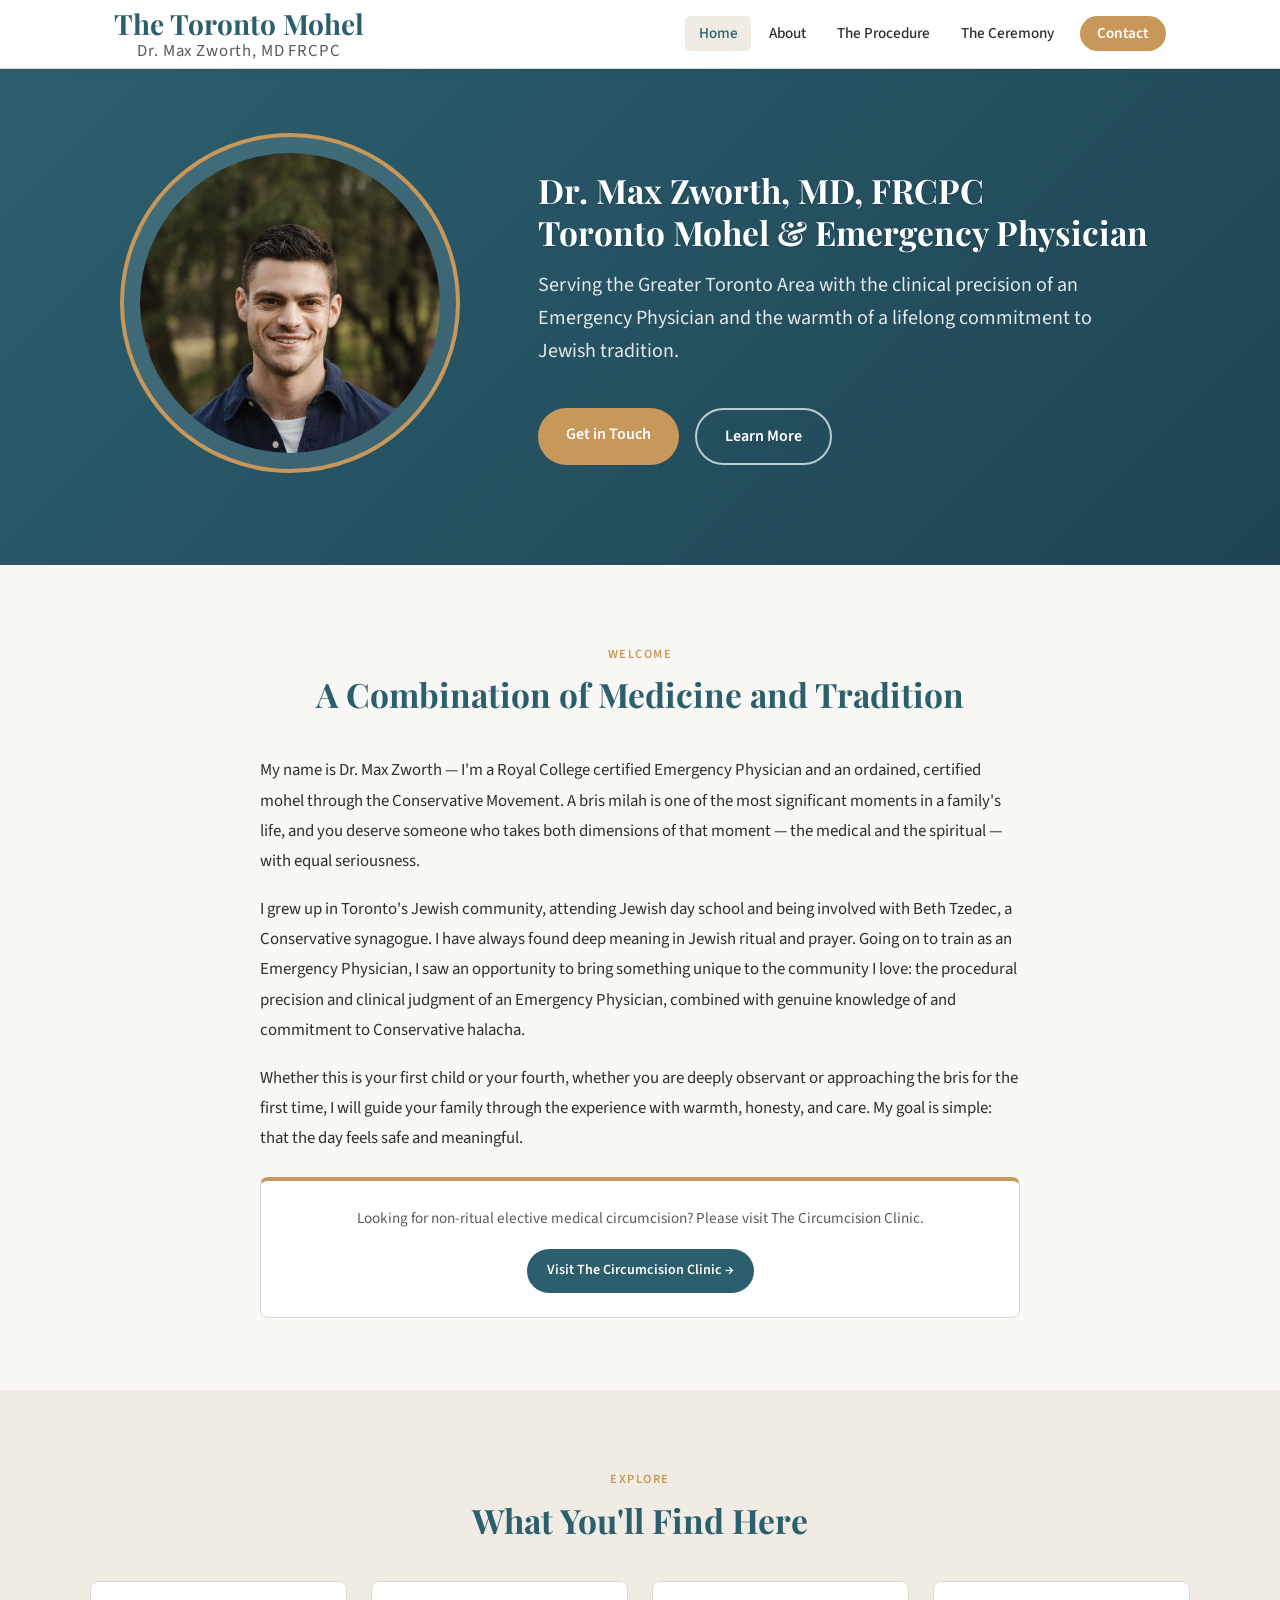
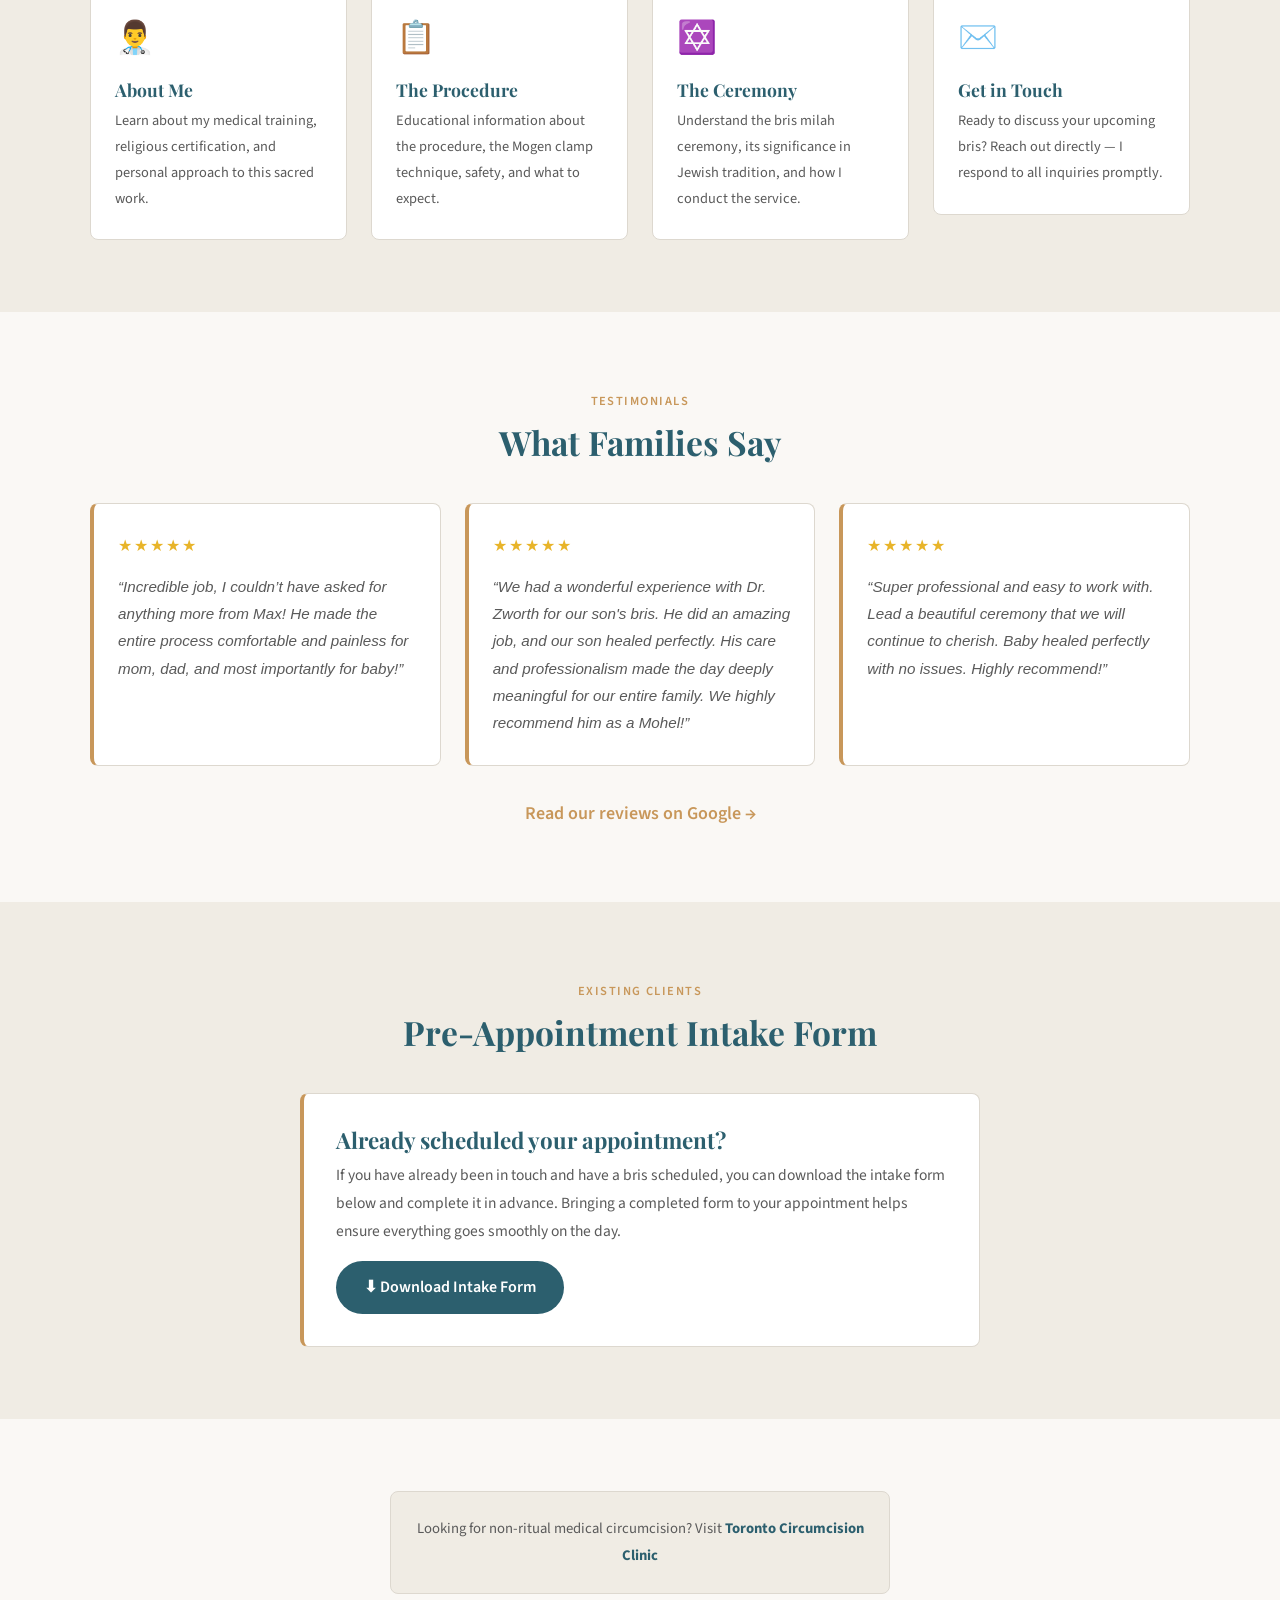
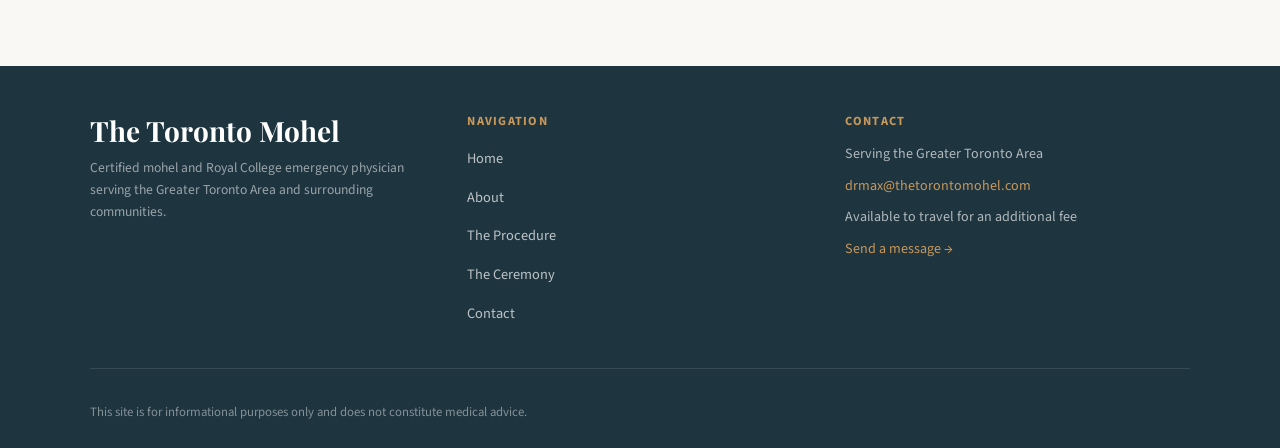
==== commit f3b88b74: "Add testimonials section to homepage; expand sameAs with LinkedIn and Google Business Profile Co-Aut" ====
--- a/index.html
+++ b/index.html
@@ -51,14 +51,16 @@
     ],
     "knowsAbout": ["Brit Milah", "Bris", "Ritual circumcision", "Newborn circumcision", "Conservative Judaism", "Jewish tradition"],
     "sameAs": [
-      "https://www.jewishtoronto.com/directory/mohel-greater-toronto-area"
+      "https://www.jewishtoronto.com/directory/mohel-greater-toronto-area",
+      "https://www.linkedin.com/in/maxzworthmd/",
+      "https://share.google/BHHUrj9VP4PzQGulM"
     ]
   }
   </script>
   <!-- Google Fonts -->
   <link rel="preconnect" href="https://fonts.googleapis.com" />
   <link rel="preconnect" href="https://fonts.gstatic.com" crossorigin />
-  <link href="https://fonts.googleapis.com/css2?family=Inter:wght@400;500;600&family=Playfair+Display:wght@400;700&display=swap" rel="stylesheet" />
+  <link href="https://fonts.googleapis.com/css2?family=Playfair+Display:wght@400;700&family=Source+Sans+Pro:wght@400;600&display=swap" rel="stylesheet" />
   <link rel="stylesheet" href="styles.css" />
 </head>
 <body>
@@ -124,9 +126,9 @@
             
             <p>Whether this is your first child or your fourth, whether you are deeply observant or approaching the bris for the first time, I will guide your family through the experience with warmth, honesty, and care. My goal is simple: that the day feels safe and meaningful.</p>    </div>
 
-    <div class="notice-card">
-        <p>Looking for non-ritual elective medical circumcision? Please visit The Circumcision Clinic.</p>
-        <a href="https://www.thecircumcisionclinic.ca/" target="_blank" rel="noopener noreferrer" class="btn btn-secondary">Visit The Circumcision Clinic →</a>
+    <div style="max-width: 760px; margin: 1.5rem auto 0; background: var(--color-white); border: 1px solid var(--color-border); border-top: 4px solid var(--color-accent); border-radius: var(--border-radius); padding: 1.5rem; text-align: center;">
+        <p style="margin-bottom: 1rem; color: var(--color-text-light); font-size: 0.95rem;">Looking for non-ritual elective medical circumcision? Please visit The Circumcision Clinic.</p>
+        <a href="https://www.thecircumcisionclinic.ca/" target="_blank" rel="noopener noreferrer" class="btn btn-secondary" style="font-size:0.88rem; padding: 0.6rem 1.25rem;">Visit The Circumcision Clinic →</a>
       </div>
 
   </div>
@@ -173,8 +175,35 @@
     </div>
   </section>
 
+  <!-- TESTIMONIALS -->
+  <section class="section">
+    <div class="section-inner">
+      <div class="section-header">
+        <span class="section-label">Testimonials</span>
+        <h2>What Families Say</h2>
+      </div>
+      <div class="testimonials-grid">
+        <div class="testimonial">
+          <div class="stars" aria-label="5 out of 5 stars">★★★★★</div>
+          <p>“Incredible job, I couldn’t have asked for anything more from Max! He made the entire process comfortable and painless for mom, dad, and most importantly for baby!”</p>
+        </div>
+        <div class="testimonial">
+          <div class="stars" aria-label="5 out of 5 stars">★★★★★</div>
+          <p>“We had a wonderful experience with Dr. Zworth for our son's bris. He did an amazing job, and our son healed perfectly. His care and professionalism made the day deeply meaningful for our entire family. We highly recommend him as a Mohel!”</p>
+        </div>
+        <div class="testimonial">
+          <div class="stars" aria-label="5 out of 5 stars">★★★★★</div>
+          <p>“Super professional and easy to work with. Lead a beautiful ceremony that we will continue to cherish. Baby healed perfectly with no issues. Highly recommend!”</p>
+        </div>
+      </div>
+      <div class="testimonials-cta">
+        <a href="https://share.google/BHHUrj9VP4PzQGulM" target="_blank" rel="noopener noreferrer">Read our reviews on Google →</a>
+      </div>
+    </div>
+  </section>
+
   <!-- INTAKE FORM -->
-  <section class="section">
+  <section class="section section-alt">
     <div class="section-inner">
       <div class="section-header">
         <span class="section-label">Existing Clients</span>
@@ -184,6 +213,17 @@
         <h3>Already scheduled your appointment?</h3>
         <p>If you have already been in touch and have a bris scheduled, you can download the intake form below and complete it in advance. Bringing a completed form to your appointment helps ensure everything goes smoothly on the day.</p>
         <a href="intake-form.pdf" class="btn btn-secondary" download>⬇ Download Intake Form</a>
+      </div>
+    </div>
+  </section>
+
+  <!-- REFERRAL -->
+  <section class="section">
+    <div class="section-inner">
+      <div class="referral-box">
+        <p>Looking for non-ritual medical circumcision? Visit <a href="#" target="_blank" rel="noopener noreferrer"><strong>Toronto Circumcision Clinic</strong></a>
+        <!-- Developer note: Replace href="#" with the actual URL of the Toronto Circumcision Clinic once confirmed -->
+        </p>
       </div>
     </div>
   </section>
--- a/styles.css
+++ b/styles.css
@@ -1,255 +1,128 @@
 /* styles.css - Toronto Mohel Website */
 /* ===================================
    TABLE OF CONTENTS
-   1. Design Tokens
-   2. Reset & Base
-   3. Typography
-   4. Navigation
-   5. Hero
-   6. Sections & Layout
-   7. Cards
-   8. Intake & Referral
-   9. About Page
-   10. Info Pages (FAQ, content)
-   11. Contact Page
-   12. Footer
-   13. Buttons & Utilities
-   14. Media Queries
+   1. CSS Variables & Reset
+   2. Typography
+   3. Navigation
+   4. Homepage Sections
+   5. About Page
+   6. Info Pages
+   7. Contact Page
+   8. Footer
+   9. Utilities & Buttons
+   10. Media Queries
 =================================== */
 
-
-/* ─── 1. Design Tokens ─────────────────────────────────────────────────────── */
+/* 1. CSS Variables & Reset */
 :root {
-  /* — Colors — */
-  --color-primary:      #2c5f6e;
-  --color-primary-light:#3d7a8a;
-  --color-accent:       #c8975a;
+  --color-primary: #2c5f6e;
+  --color-primary-light: #3d7a8a;
+  --color-accent: #c8975a;
   --color-accent-light: #d9ac74;
-  --color-bg:           #faf8f5;   /* warm cream canvas */
-  --color-bg-alt:       #f0ece4;   /* slightly deeper warm section bg */
-  --color-surface:      #fdf9f4;   /* card / form surfaces — never pure white */
-  --color-text:         #2e2e2e;
-  --color-text-light:   #5a5a5a;
-  --color-text-muted:   #888;
-  --color-border:       #ddd8cf;
-  --color-footer-bg:    #1e3540;   /* deep navy — also used as btn-primary text */
-
-  /* — Fonts — */
+  --color-bg: #faf8f5;
+  --color-bg-alt: #f0ece4;
+  --color-text: #2e2e2e;
+  --color-text-light: #5a5a5a;
+  --color-text-muted: #888;
+  --color-white: #ffffff;
+  --color-border: #ddd8cf;
   --font-heading: 'Playfair Display', Georgia, serif;
-  --font-body:    'Inter', 'Segoe UI', Arial, sans-serif;
-
-  /* — Type scale (major third, ~1.25×) — */
-  --text-xs:   0.75rem;    /*  12px */
-  --text-sm:   0.8125rem;  /*  13px */
-  --text-base: 1rem;       /*  16px */
-  --text-md:   1.0625rem;  /*  17px — body default */
-  --text-lg:   1.25rem;    /*  20px */
-  --text-xl:   1.5rem;     /*  24px */
-  --text-2xl:  1.875rem;   /*  30px */
-  --text-3xl:  2.375rem;   /*  38px */
-  --text-4xl:  3rem;       /*  48px */
-
-  /* — Spacing (4 px base, 8 px rhythm) — */
-  --sp-1:  0.25rem;  /*  4px */
-  --sp-2:  0.5rem;   /*  8px */
-  --sp-3:  0.75rem;  /* 12px */
-  --sp-4:  1rem;     /* 16px */
-  --sp-5:  1.25rem;  /* 20px */
-  --sp-6:  1.5rem;   /* 24px */
-  --sp-8:  2rem;     /* 32px */
-  --sp-10: 2.5rem;   /* 40px */
-  --sp-12: 3rem;     /* 48px */
-  --sp-16: 4rem;     /* 64px */
-  --sp-20: 5rem;     /* 80px */
-  --sp-24: 6rem;     /* 96px */
-
-  /* — Border radius — */
-  --radius-sm:   4px;
-  --radius-md:   8px;
-  --radius-lg:   12px;
-  --radius-full: 9999px;
-
-  /* — Shadows — */
-  --shadow-sm: 0 1px 4px rgba(0, 0, 0, 0.06);
-  --shadow-md: 0 2px 16px rgba(0, 0, 0, 0.08);
-  --shadow-lg: 0 6px 28px rgba(0, 0, 0, 0.12);
-
-  /* — Transitions — */
-  --transition-fast: 150ms ease;
-  --transition:      250ms ease;
-
-  /* — Button shared tokens — */
-  --btn-padding-y:  0.75rem;
-  --btn-padding-x:  1.75rem;
-  --btn-radius:     var(--radius-full);
-  --btn-transition: background var(--transition-fast),
-                    color var(--transition-fast),
-                    transform var(--transition-fast),
-                    box-shadow var(--transition-fast),
-                    border-color var(--transition-fast);
-
-  /* — Layout — */
-  --max-width:   1100px;
-  --prose-width: 68ch;
-}
-
-
-/* ─── 2. Reset & Base ──────────────────────────────────────────────────────── */
+  --font-body: 'Source Sans Pro', 'Segoe UI', Arial, sans-serif;
+  --max-width: 1100px;
+  --border-radius: 8px;
+  --shadow: 0 2px 16px rgba(0,0,0,0.08);
+  --shadow-hover: 0 4px 24px rgba(0,0,0,0.13);
+  --transition: 0.25s ease;
+}
+
 *, *::before, *::after { box-sizing: border-box; margin: 0; padding: 0; }
-
 html { scroll-behavior: smooth; }
-
 body {
-  font-family: var(--font-body);
-  font-size: var(--text-md);
-  line-height: 1.65;
-  color: var(--color-text);
-  background-color: var(--color-bg);
-  overflow-x: hidden;
-  -webkit-font-smoothing: antialiased;
-  -moz-osx-font-smoothing: grayscale;
-}
-
+    font-family: var(--font-body);
+    font-size: 18px;
+    line-height: 1.8;
+    color: var(--color-text);
+    background-color: var(--color-bg);
+    overflow-x: hidden;
+  }
 img { max-width: 100%; height: auto; display: block; }
-
-a {
-  color: var(--color-primary);
-  text-decoration: none;
-  transition: color var(--transition-fast);
-}
+a { color: var(--color-primary); text-decoration: none; transition: color var(--transition); }
 a:hover { color: var(--color-accent); }
-
 ul { list-style: none; }
 
-/* Global focus ring — teal on light surfaces (4.18:1 vs cream) */
-:focus-visible {
-  outline: 2px solid var(--color-primary-light);
-  outline-offset: 2px;
-  border-radius: var(--radius-sm);
-}
-
-/* Gold ring on dark teal/navy surfaces — 3.56:1 on teal, 6.43:1 on navy */
-.hero :focus-visible,
-.page-hero :focus-visible,
-.site-footer :focus-visible {
-  outline-color: var(--color-accent-light);
-}
-
-
-/* ─── 3. Typography ────────────────────────────────────────────────────────── */
-h1, h2, h3, h4 {
-  font-family: var(--font-heading);
-  color: var(--color-primary);
-}
-
-h1 {
-  font-size: clamp(2.1rem, 5vw, 3.25rem);
-  font-weight: 700;
-  line-height: 1.1;
-  letter-spacing: -0.02em;
-  margin-bottom: var(--sp-4);
-}
-
-h2 {
-  font-size: clamp(1.5rem, 3vw, 2.25rem);
-  font-weight: 700;
-  line-height: 1.15;
-  letter-spacing: -0.015em;
-  margin-bottom: var(--sp-3);
-}
-
-h3 {
-  font-size: clamp(1.1rem, 2vw, 1.35rem);
-  font-weight: 600;
-  line-height: 1.2;
-  letter-spacing: -0.01em;
-  margin-bottom: var(--sp-2);
-}
-
-p { margin-bottom: var(--sp-4); }
+/* 2. Typography */
+h1, h2, h3, h4 { font-family: var(--font-heading); line-height: 1.25; color: var(--color-primary); }
+h1 { font-size: clamp(1.9rem, 4vw, 2.8rem); margin-bottom: 1rem; }
+h2 { font-size: clamp(1.5rem, 3vw, 2.1rem); margin-bottom: 0.75rem; }
+h3 { font-size: clamp(1.15rem, 2vw, 1.4rem); margin-bottom: 0.5rem; }
+p { margin-bottom: 1.1rem; }
 p:last-child { margin-bottom: 0; }
-
-/* Uppercase eyebrow / section label */
 .section-label {
   display: inline-block;
-  font-family: var(--font-body);
-  font-size: var(--text-xs);
-  font-weight: 600;
+  font-size: 0.78rem;
   letter-spacing: 0.12em;
   text-transform: uppercase;
   color: var(--color-accent);
-  margin-bottom: var(--sp-2);
-}
-
-
-/* ─── 4. Navigation ────────────────────────────────────────────────────────── */
+  font-weight: 600;
+  margin-bottom: 0.5rem;
+}
+
+/* 3. Navigation */
 .site-nav {
-  background: var(--color-surface);
+  background: var(--color-white);
   border-bottom: 1px solid var(--color-border);
   position: sticky;
   top: 0;
   z-index: 1000;
-  box-shadow: var(--shadow-sm);
-}
-
+  box-shadow: 0 1px 8px rgba(0,0,0,0.06);
+}
 .nav-inner {
   max-width: var(--max-width);
   margin: 0 auto;
-  padding: 0 var(--sp-6);
+  padding: 0 1.5rem;
   display: flex;
   align-items: center;
   justify-content: space-between;
   height: 68px;
 }
-
 .nav-logo {
-  font-family: var(--font-heading);
-  font-size: 1.6rem;
-  font-weight: 700;
-  line-height: 1.15;
-  letter-spacing: -0.015em;
-  color: var(--color-primary);
-}
-.nav-logo span {
-  display: block;
-  font-size: var(--text-sm);
-  font-family: var(--font-body);
-  font-weight: 400;
-  color: var(--color-text-light);
-  letter-spacing: 0.04em;
-  text-align: center;
-}
-
-.nav-links { display: flex; align-items: center; gap: var(--sp-1); }
+    font-family: var(--font-heading);
+    font-size: 1.75rem;
+    color: var(--color-primary);
+    font-weight: 700;
+    line-height: 1.2;
+  }
+  .nav-logo span {
+    display: block;
+    font-size: 1.05rem;
+    font-family: var(--font-body);
+    font-weight: 400;
+    color: var(--color-text-light);
+    letter-spacing: 0.05em;
+    text-align: center;
+  }
+.nav-links { display: flex; align-items: center; gap: 0.25rem; }
 .nav-links a {
-  padding: var(--sp-2) var(--sp-4);
-  font-size: var(--text-base);
+  padding: 0.4rem 0.85rem;
+  font-size: 0.95rem;
+  color: var(--color-text);
   font-weight: 500;
-  color: var(--color-text);
-  border-radius: var(--radius-md);
-  transition: background var(--transition-fast), color var(--transition-fast);
-}
-.nav-links a:hover,
-.nav-links a.active {
+  border-radius: 5px;
+  transition: background var(--transition), color var(--transition);
+}
+.nav-links a:hover, .nav-links a.active {
   background: var(--color-bg-alt);
   color: var(--color-primary);
 }
-
 .nav-links a.nav-cta {
   background: var(--color-accent);
-  color: var(--color-footer-bg);
-  padding: var(--sp-2) var(--sp-5);
-  border-radius: var(--btn-radius);
+  color: var(--color-white);
+  padding: 0.4rem 1.1rem;
+  border-radius: 25px;
   font-weight: 600;
-  margin-left: var(--sp-2);
-  transition: var(--btn-transition);
-}
-.nav-links a.nav-cta:hover {
-  background: var(--color-accent-light);
-  color: var(--color-footer-bg);
-  transform: translateY(-1px);
-  box-shadow: 0 3px 12px rgba(200, 151, 90, 0.35);
-}
+  margin-left: 0.5rem;
+}
+.nav-links a.nav-cta:hover { background: var(--color-accent-light); color: var(--color-white); }
 
 /* Hamburger */
 .nav-hamburger {
@@ -257,18 +130,11 @@
   flex-direction: column;
   gap: 5px;
   cursor: pointer;
-  padding: var(--sp-1);
+  padding: 4px;
   background: none;
   border: none;
 }
-.nav-hamburger span {
-  display: block;
-  width: 26px;
-  height: 2px;
-  background: var(--color-primary);
-  border-radius: var(--radius-sm);
-  transition: all var(--transition-fast);
-}
+.nav-hamburger span { display: block; width: 26px; height: 2px; background: var(--color-primary); border-radius: 2px; transition: all var(--transition); }
 .nav-hamburger.open span:nth-child(1) { transform: translateY(7px) rotate(45deg); }
 .nav-hamburger.open span:nth-child(2) { opacity: 0; }
 .nav-hamburger.open span:nth-child(3) { transform: translateY(-7px) rotate(-45deg); }
@@ -276,587 +142,395 @@
 .nav-mobile {
   display: none;
   flex-direction: column;
-  background: var(--color-surface);
+  background: var(--color-white);
   border-top: 1px solid var(--color-border);
-  padding: var(--sp-4) var(--sp-6) var(--sp-6);
-  gap: var(--sp-1);
+  padding: 1rem 1.5rem 1.5rem;
+  gap: 0.25rem;
 }
 .nav-mobile.open { display: flex; }
 .nav-mobile a {
-  padding: var(--sp-3) var(--sp-3);
-  font-size: var(--text-md);
+  padding: 0.6rem 0.75rem;
+  font-size: 1rem;
   color: var(--color-text);
   font-weight: 500;
-  border-radius: var(--radius-md);
-  transition: background var(--transition-fast);
+  border-radius: 5px;
+  transition: background var(--transition);
 }
 .nav-mobile a:hover { background: var(--color-bg-alt); }
 .nav-mobile a.nav-cta {
   background: var(--color-accent);
-  color: var(--color-footer-bg);
+  color: var(--color-white);
   text-align: center;
-  margin-top: var(--sp-2);
-  border-radius: var(--btn-radius);
+  margin-top: 0.5rem;
+  border-radius: 25px;
   font-weight: 600;
 }
 
-
-/* ─── 5. Hero ──────────────────────────────────────────────────────────────── */
+/* 4. Hero */
 .hero {
-  background: linear-gradient(135deg, var(--color-primary) 0%, #1e4455 100%);
-  color: #ffffff;
-  padding: var(--sp-20) var(--sp-6);
-}
-
-.hero-inner {
-  max-width: var(--max-width);
-  margin: 0 auto;
-  display: grid;
-  grid-template-columns: 380px 1fr;
-  gap: var(--sp-12);
-  align-items: center;
-  text-align: left;
-}
-
-.hero-headshot {
-  width: 320px;
-  height: 320px;
-  border-radius: 50%;
-  border: 4px solid var(--color-accent);
-  margin: 0 auto;
-  object-fit: cover;
-  object-position: center top;
-  display: block;
-}
-
-.hero h1 {
-  color: #ffffff;
-  font-size: clamp(1.75rem, 3.5vw, 2.5rem);
-  letter-spacing: -0.02em;
-  line-height: 1.1;
-  text-shadow: 0 1px 4px rgba(0, 0, 0, 0.2);
-  margin-bottom: var(--sp-4);
-}
-
+    background: linear-gradient(135deg, var(--color-primary) 0%, #1e4455 100%);
+    color: var(--color-white);
+    padding: 4rem 1.5rem;
+    text-align: center;
+  }
+  .hero-inner {
+    max-width: var(--max-width);
+    margin: 0 auto;
+    display: grid;
+    grid-template-columns: 400px 1fr;
+    gap: 3rem;
+    align-items: center;
+    text-align: left;
+  }
+  .hero-headshot {
+    width: 340px; height: 340px;
+    border-radius: 50%;
+    border: 4px solid var(--color-accent);
+    margin: 0 auto 1.75rem;
+    background: rgba(255,255,255,0.1);
+    display: flex; align-items: center; justify-content: center;
+    color: rgba(255,255,255,0.6); font-size: 0.8rem; text-align: center; padding: 1rem;
+  }
+  .hero h1 { color: var(--color-white); text-shadow: 0 1px 3px rgba(0,0,0,0.2); font-size: clamp(1.5rem, 3vw, 2.1rem); }
 .hero-sub {
-  font-size: var(--text-lg);
-  color: rgba(255, 255, 255, 0.88);
-  max-width: 52ch;
-  margin: 0 0 var(--sp-8);
-  line-height: 1.6;
-}
-
-.hero-text { display: flex; flex-direction: column; align-items: flex-start; }
-
-/* Page hero (inner pages) */
+  font-size: 1.25rem;
+  color: rgba(255,255,255,0.88);
+  max-width: 600px;
+  margin: 0 auto 2rem;
+  line-height: 1.65;
+}
+
+/* Page Hero (inner pages) */
 .page-hero {
   background: linear-gradient(135deg, var(--color-primary) 0%, #1e4455 100%);
-  color: #ffffff;
-  padding: var(--sp-20) var(--sp-6) var(--sp-16);
+  color: white;
+  padding: 4rem 1.5rem 3rem;
   text-align: center;
 }
-.page-hero h1 {
-  color: #ffffff;
-  text-shadow: 0 1px 4px rgba(0, 0, 0, 0.18);
-}
-.page-hero p {
-  color: rgba(255, 255, 255, 0.85);
-  max-width: 56ch;
-  margin: 0 auto;
-  font-size: var(--text-lg);
-  line-height: 1.6;
-}
-
-
-/* ─── 6. Sections & Layout ─────────────────────────────────────────────────── */
-.section     { padding: var(--sp-20) var(--sp-6); }
+.page-hero h1 { color: white; }
+.page-hero p { 
+    color: rgba(255,255,255,0.85); 
+    max-width: 800px; 
+    width: 100%;
+    margin: 0 auto; 
+    font-size: 1.2rem; 
+    white-space: normal;
+    word-wrap: break-word;
+    overflow-wrap: break-word;
+    padding: 0 1rem;
+  }/* 5. Sections */
+.section { padding: 4.5rem 1.5rem; }
 .section-alt { background: var(--color-bg-alt); }
-.section-inner  { max-width: var(--max-width); margin: 0 auto; }
-
-.section-header { text-align: center; margin-bottom: var(--sp-10); }
-.section-header h2 { margin-top: var(--sp-1); }
-.section-header p  { color: var(--color-text-light); max-width: 52ch; margin: var(--sp-2) auto 0; }
-
-/* Prose column — constrained to readable measure */
-.prose-column { max-width: var(--prose-width); }
-
-.intro-text { max-width: var(--prose-width); margin: 0 auto; }
-.intro-text p { font-size: var(--text-md); line-height: 1.7; }
-
-.divider { height: 1px; background: var(--color-border); margin: var(--sp-10) 0; }
-
-
-/* ─── 7. Cards ─────────────────────────────────────────────────────────────── */
+.section-inner { max-width: var(--max-width); margin: 0 auto; }
+.section-header { text-align: center; margin-bottom: 2.5rem; }
+.section-header p { color: var(--color-text-light); max-width: 580px; margin: 0 auto; }
+
+.intro-text { max-width: 760px; margin: 0 auto; }
+.intro-text p { font-size: 1.05rem; line-height: 1.8; }
+
+/* Cards */
 .cards-grid {
   display: grid;
   grid-template-columns: repeat(auto-fit, minmax(220px, 1fr));
-  gap: var(--sp-6);
-}
-
+  gap: 1.5rem;
+}
 .card {
-  background: var(--color-surface);
-  border: 1px solid var(--color-border);
-  border-top: 3px solid transparent;
-  border-radius: var(--radius-lg);
-  padding: var(--sp-8) var(--sp-6);
-  transition: box-shadow var(--transition-fast), transform var(--transition-fast), border-top-color var(--transition-fast);
-}
-.card:hover {
-  box-shadow: var(--shadow-lg);
-  transform: translateY(-3px);
-  border-top-color: var(--color-accent);
-}
-
-.card-icon  { font-size: 1.75rem; margin-bottom: var(--sp-4); }
-.card h3    { font-size: var(--text-md); margin-bottom: var(--sp-2); }
-.card p     { font-size: var(--text-sm); color: var(--color-text-light); margin-bottom: 0; line-height: 1.6; }
-
-
-/* ─── 8. Intake & Referral ─────────────────────────────────────────────────── */
+  background: var(--color-white);
+  border: 1px solid var(--color-border);
+  border-radius: var(--border-radius);
+  padding: 1.75rem 1.5rem;
+  transition: box-shadow var(--transition), transform var(--transition);
+}
+.card:hover { box-shadow: var(--shadow-hover); transform: translateY(-3px); }
+.card-icon { font-size: 2rem; margin-bottom: 0.75rem; }
+.card h3 { font-size: 1.1rem; margin-bottom: 0.4rem; }
+.card p { font-size: 0.9rem; color: var(--color-text-light); margin-bottom: 0; }
+
+/* Testimonials */
+.testimonials-grid {
+  display: grid;
+  grid-template-columns: repeat(auto-fit, minmax(260px, 1fr));
+  gap: 1.5rem;
+}
+.testimonial {
+  background: var(--color-white);
+  border: 1px solid var(--color-border);
+  border-left: 4px solid var(--color-accent);
+  border-radius: var(--border-radius);
+  padding: 1.75rem 1.5rem;
+}
+.testimonial .stars { color: #e8b429; font-size: 1rem; letter-spacing: 2px; margin-bottom: 0.75rem; }
+.testimonial p { font-size: 0.95rem; color: var(--color-text-light); font-style: italic; margin-bottom: 0; }
+.testimonials-cta { text-align: center; margin-top: 2rem; }
+.testimonials-cta a { color: var(--color-accent); font-weight: 600; }
+
+/* Intake box */
 .intake-box {
-  background: var(--color-surface);
+  background: var(--color-white);
   border: 1px solid var(--color-border);
   border-left: 4px solid var(--color-accent);
-  border-radius: var(--radius-lg);
-  padding: var(--sp-8);
-  max-width: 640px;
+  border-radius: var(--border-radius);
+  padding: 2rem;
+  max-width: 680px;
   margin: 0 auto;
 }
-.intake-box h3  { margin-bottom: var(--sp-3); }
-.intake-box p   { font-size: var(--text-base); color: var(--color-text-light); margin-bottom: var(--sp-6); }
-
+.intake-box p { font-size: 0.97rem; color: var(--color-text-light); margin-bottom: 1rem; }
+
+/* Referral */
 .referral-box {
   text-align: center;
-  padding: var(--sp-6);
+  padding: 1.5rem;
   background: var(--color-bg-alt);
-  border-radius: var(--radius-lg);
-  border: 1px solid var(--color-border);
-  max-width: 480px;
+  border-radius: var(--border-radius);
+  border: 1px solid var(--color-border);
+  max-width: 500px;
   margin: 0 auto;
-  font-size: var(--text-base);
+  font-size: 0.92rem;
   color: var(--color-text-light);
 }
 
-/* Inline referral/notice card (used inside intro text) */
-.notice-card {
-  background: var(--color-surface);
-  border: 1px solid var(--color-border);
-  border-top: 3px solid var(--color-accent);
-  border-radius: var(--radius-lg);
-  padding: var(--sp-6) var(--sp-8);
-  max-width: var(--prose-width);
-  margin: var(--sp-8) auto 0;
-  text-align: center;
-}
-.notice-card p { font-size: var(--text-base); color: var(--color-text-light); margin-bottom: var(--sp-4); }
-
-.referral-sidebar-box {
-  background: var(--color-surface);
-  border: 1px solid var(--color-border);
-  border-top: 3px solid var(--color-accent);
-  border-radius: var(--radius-lg);
-  padding: var(--sp-6);
-  font-size: var(--text-base);
-}
-.referral-sidebar-box h4 { font-size: var(--text-md); margin-bottom: var(--sp-3); }
-.referral-sidebar-box p  { color: var(--color-text-light); font-size: var(--text-sm); margin-bottom: var(--sp-4); }
-
-
-/* ─── 9. About Page ────────────────────────────────────────────────────────── */
+/* 6. About Page */
 .about-layout {
   display: grid;
   grid-template-columns: 280px 1fr;
-  gap: var(--sp-12);
+  gap: 3rem;
   align-items: start;
 }
-
 .about-sidebar { position: sticky; top: 90px; }
-
+.about-photo-placeholder {
+  width: 100%; aspect-ratio: 3/4;
+  background: var(--color-bg-alt);
+  border-radius: var(--border-radius);
+  border: 2px dashed var(--color-border);
+  display: flex; align-items: center; justify-content: center;
+  text-align: center; color: var(--color-text-muted);
+  font-size: 0.85rem; padding: 1rem; margin-bottom: 1.25rem;
+}
 .credentials-card {
-  background: var(--color-surface);
-  border: 1px solid var(--color-border);
-  border-radius: var(--radius-lg);
-  padding: var(--sp-6);
+  background: var(--color-white);
+  border: 1px solid var(--color-border);
+  border-radius: var(--border-radius);
+  padding: 1.5rem;
 }
 .credentials-card h3 {
-  font-size: var(--text-md);
-  margin-bottom: var(--sp-4);
-  padding-bottom: var(--sp-2);
+  font-size: 1rem; margin-bottom: 1rem;
+  padding-bottom: 0.5rem;
   border-bottom: 2px solid var(--color-accent);
 }
 .credentials-card ul li {
-  padding: var(--sp-3) 0;
+  padding: 0.5rem 0;
   border-bottom: 1px solid var(--color-bg-alt);
-  font-size: var(--text-sm);
-  color: var(--color-text-light);
-  display: flex;
-  gap: var(--sp-2);
-  align-items: flex-start;
-  line-height: 1.5;
+  font-size: 0.88rem; color: var(--color-text-light);
+  display: flex; gap: 0.5rem; align-items: flex-start; line-height: 1.4;
 }
 .credentials-card ul li::before { content: '✓'; color: var(--color-accent); font-weight: 700; flex-shrink: 0; }
 .credentials-card ul li:last-child { border-bottom: none; }
-
-/* Structured credential list (about page main column) */
-.credential-list { list-style: none; margin: var(--sp-6) 0; }
-.credential-list li {
-  display: flex;
-  gap: var(--sp-3);
-  align-items: flex-start;
-  padding: var(--sp-4) 0;
-  border-bottom: 1px solid var(--color-border);
-}
-.credential-list li:last-child { border-bottom: none; }
-.credential-list .cred-icon {
-  color: var(--color-accent);
-  font-size: 1.1rem;
-  flex-shrink: 0;
-  margin-top: 2px;
-}
-.credential-list .cred-title  { font-weight: 600; line-height: 1.4; }
-.credential-list .cred-detail {
-  color: var(--color-text-light);
-  font-size: var(--text-sm);
-  line-height: 1.55;
-  margin-top: var(--sp-1);
-}
 
 .testimonials-placeholder {
   background: var(--color-bg-alt);
   border: 2px dashed var(--color-border);
-  border-radius: var(--radius-lg);
-  padding: var(--sp-12) var(--sp-8);
+  border-radius: var(--border-radius);
+  padding: 3rem 2rem;
   text-align: center;
 }
-.testimonials-placeholder p { color: var(--color-text-muted); font-style: italic; font-size: var(--text-base); margin-bottom: 0; }
-
-
-/* ─── 10. Info Pages ───────────────────────────────────────────────────────── */
-.content-layout { max-width: 780px; margin: 0 auto; }
-.content-layout p { font-size: var(--text-md); line-height: 1.75; }
+.testimonials-placeholder p { color: var(--color-text-muted); font-style: italic; font-size: 0.92rem; margin-bottom: 0; }
+
+/* 7. Info Pages */
+.content-layout { max-width: 820px; margin: 0 auto; }
+.content-layout p { font-size: 1.02rem; line-height: 1.82; }
 
 .placeholder-notice {
   background: #fff8e6;
   border: 1px solid #f0c84a;
   border-left: 4px solid #f0c84a;
-  border-radius: var(--radius-md);
-  padding: var(--sp-3) var(--sp-5);
-  font-size: var(--text-sm);
+  border-radius: var(--border-radius);
+  padding: 0.85rem 1.1rem;
+  font-size: 0.86rem;
   color: #7a5c00;
-  margin-bottom: var(--sp-6);
+  margin-bottom: 1.5rem;
 }
 
 .image-placeholder {
-  width: 100%;
-  max-width: 400px;
-  aspect-ratio: 4/3;
+  width: 100%; max-width: 400px; aspect-ratio: 4/3;
   background: var(--color-bg-alt);
   border: 2px dashed var(--color-border);
-  border-radius: var(--radius-md);
-  display: flex;
-  align-items: center;
-  justify-content: center;
-  text-align: center;
-  color: var(--color-text-muted);
-  font-size: var(--text-sm);
-  padding: var(--sp-4);
-  margin: var(--sp-6) auto;
-}
-
-/* Prep grid + cards (ritual-circumcision page) */
-.prep-grid {
-  display: grid;
-  grid-template-columns: repeat(auto-fit, minmax(220px, 1fr));
-  gap: var(--sp-6);
-  margin: var(--sp-6) 0;
-}
-
-.prep-card {
-  background: var(--color-surface);
-  border: 1px solid var(--color-border);
-  border-top: 4px solid var(--color-primary);
-  border-radius: var(--radius-lg);
-  padding: var(--sp-6);
-}
-.prep-card--accent { border-top-color: var(--color-accent); }
-
-.prep-card h3    { margin-bottom: var(--sp-4); }
-.prep-card ul    { list-style: none; }
-.prep-card ul li {
-  padding: var(--sp-2) 0;
-  border-bottom: 1px solid var(--color-bg-alt);
-  display: flex;
-  gap: var(--sp-3);
-  align-items: flex-start;
-  font-size: var(--text-sm);
-  color: var(--color-text-light);
-  line-height: 1.5;
-}
-.prep-card ul li:last-child { border-bottom: none; }
-.prep-card ul li strong     { color: var(--color-text); }
-.prep-card-icon             { color: var(--color-accent); flex-shrink: 0; }
-
-/* Bottom CTA block used on content pages */
-.cta-block {
-  margin-top: var(--sp-10);
-  text-align: center;
-}
-.cta-block p {
-  color: var(--color-text-light);
-  margin-bottom: var(--sp-4);
-}
-
-/* Closing note (small muted text at bottom of content sections) */
-.closing-note {
-  font-size: var(--text-sm);
-  color: var(--color-text-light);
-}
-
-/* FAQ accordion */
+  border-radius: var(--border-radius);
+  display: flex; align-items: center; justify-content: center;
+  text-align: center; color: var(--color-text-muted);
+  font-size: 0.85rem; padding: 1rem; margin: 1.5rem auto;
+}
+
+/* FAQ */
 .faq-item {
   border: 1px solid var(--color-border);
-  border-radius: var(--radius-md);
-  margin-bottom: var(--sp-3);
+  border-radius: var(--border-radius);
+  margin-bottom: 0.75rem;
   overflow: hidden;
 }
 .faq-question {
-  width: 100%;
-  background: var(--color-surface);
-  border: none;
-  padding: var(--sp-5) var(--sp-6);
-  text-align: left;
-  font-family: var(--font-heading);
-  font-size: var(--text-md);
-  color: var(--color-primary);
-  cursor: pointer;
-  display: flex;
-  justify-content: space-between;
-  align-items: center;
-  gap: var(--sp-4);
-  transition: background var(--transition-fast);
+  width: 100%; background: var(--color-white); border: none;
+  padding: 1.1rem 1.25rem; text-align: left;
+  font-family: var(--font-heading); font-size: 1rem;
+  color: var(--color-primary); cursor: pointer;
+  display: flex; justify-content: space-between; align-items: center; gap: 1rem;
+  transition: background var(--transition);
 }
 .faq-question:hover { background: var(--color-bg-alt); }
-.faq-icon {
-  font-size: 1.25rem;
-  color: var(--color-accent);
-  flex-shrink: 0;
-  transition: transform var(--transition-fast);
-}
+.faq-icon { font-size: 1.3rem; color: var(--color-accent); flex-shrink: 0; transition: transform var(--transition); }
 .faq-item.open .faq-icon { transform: rotate(45deg); }
 .faq-answer {
   display: none;
-  padding: 0 var(--sp-6) var(--sp-6);
-  background: var(--color-surface);
-  font-size: var(--text-base);
-  color: var(--color-text-light);
-  line-height: 1.7;
+  padding: 0 1.25rem 1.25rem;
+  background: var(--color-white);
+  font-size: 0.97rem; color: var(--color-text-light); line-height: 1.75;
 }
 .faq-answer p { color: var(--color-text-light); margin-bottom: 0; }
 .faq-item.open .faq-answer { display: block; }
 
-
-/* ─── 11. Contact Page ─────────────────────────────────────────────────────── */
+/* 8. Contact Page */
 .contact-layout {
   display: grid;
-  grid-template-columns: 1fr 340px;
-  gap: var(--sp-12);
+  grid-template-columns: 1fr 360px;
+  gap: 3rem;
   align-items: start;
 }
-
 .contact-form-wrap {
-  background: var(--color-surface);
-  border: 1px solid var(--color-border);
-  border-radius: var(--radius-lg);
-  padding: var(--sp-10);
-  box-shadow: var(--shadow-md);
-}
-
-.form-group          { margin-bottom: var(--sp-5); }
-.form-group label    { display: block; font-size: var(--text-sm); font-weight: 600; margin-bottom: var(--sp-2); }
-.form-group input,
-.form-group textarea {
-  width: 100%;
-  padding: var(--sp-3) var(--sp-4);
-  border: 1px solid var(--color-border);
-  border-radius: var(--radius-md);
-  font-family: var(--font-body);
-  font-size: var(--text-base);
-  color: var(--color-text);
-  background: var(--color-bg);
-  transition: border-color var(--transition-fast), box-shadow var(--transition-fast);
-}
-.form-group input:focus,
-.form-group textarea:focus {
-  outline: none;
-  border-color: var(--color-primary-light);
-  box-shadow: 0 0 0 3px rgba(44, 95, 110, 0.12);
+  background: var(--color-white);
+  border: 1px solid var(--color-border);
+  border-radius: var(--border-radius);
+  padding: 2.25rem;
+  box-shadow: var(--shadow);
+}
+.form-group { margin-bottom: 1.25rem; }
+.form-group label { display: block; font-size: 0.9rem; font-weight: 600; margin-bottom: 0.4rem; }
+.form-group input, .form-group textarea {
+  width: 100%; padding: 0.7rem 0.9rem;
+  border: 1px solid var(--color-border); border-radius: 6px;
+  font-family: var(--font-body); font-size: 0.97rem;
+  color: var(--color-text); background: var(--color-bg);
+  transition: border-color var(--transition), box-shadow var(--transition);
+}
+.form-group input:focus, .form-group textarea:focus {
+  outline: none; border-color: var(--color-primary-light);
+  box-shadow: 0 0 0 3px rgba(44,95,110,0.1);
 }
 .form-group textarea { resize: vertical; min-height: 130px; }
-.form-note { font-size: var(--text-xs); color: var(--color-text-muted); margin-top: var(--sp-1); }
-
-.contact-sidebar { display: flex; flex-direction: column; gap: var(--sp-5); }
-
+.form-note { font-size: 0.8rem; color: var(--color-text-muted); margin-top: 0.3rem; }
+.contact-sidebar { display: flex; flex-direction: column; gap: 1.25rem; }
 .info-card {
-  background: var(--color-surface);
-  border: 1px solid var(--color-border);
-  border-radius: var(--radius-lg);
-  padding: var(--sp-6);
-}
-.info-card h3 { font-size: var(--text-md); margin-bottom: var(--sp-3); padding-bottom: var(--sp-2); border-bottom: 2px solid var(--color-accent); }
-.info-card p  { font-size: var(--text-base); color: var(--color-text-light); margin-bottom: var(--sp-2); }
-
-
-/* ─── 12. Footer ───────────────────────────────────────────────────────────── */
-.site-footer {
-  background: var(--color-footer-bg);
-  color: rgba(255, 255, 255, 0.75);
-  padding: var(--sp-12) var(--sp-6) var(--sp-6);
-}
-
+  background: var(--color-white);
+  border: 1px solid var(--color-border);
+  border-radius: var(--border-radius);
+  padding: 1.5rem;
+}
+.info-card h3 { font-size: 1rem; margin-bottom: 0.75rem; padding-bottom: 0.5rem; border-bottom: 2px solid var(--color-accent); }
+.info-card p { font-size: 0.92rem; color: var(--color-text-light); margin-bottom: 0.5rem; }
+
+/* 9. Footer */
+.site-footer { background: #1e3540; color: rgba(255,255,255,0.75); padding: 3rem 1.5rem 1.5rem; }
 .footer-inner { max-width: var(--max-width); margin: 0 auto; }
-
 .footer-top {
-  display: grid;
-  grid-template-columns: 1fr 1fr 1fr;
-  gap: var(--sp-8);
-  margin-bottom: var(--sp-8);
-  padding-bottom: var(--sp-8);
-  border-bottom: 1px solid rgba(255, 255, 255, 0.1);
-}
-
-.footer-brand .nav-logo { color: #ffffff; display: inline-block; margin-bottom: var(--sp-3); }
-.footer-brand p { font-size: var(--text-sm); color: rgba(255, 255, 255, 0.55); line-height: 1.6; margin-bottom: 0; }
-
-.footer-nav h4,
-.footer-contact h4 {
-  font-family: var(--font-body);
-  font-size: var(--text-xs);
-  font-weight: 600;
-  letter-spacing: 0.1em;
-  text-transform: uppercase;
-  color: var(--color-accent);
-  margin-bottom: var(--sp-4);
-}
-
-.footer-nav ul li              { margin-bottom: var(--sp-2); }
-.footer-nav ul li a            { color: rgba(255, 255, 255, 0.7); font-size: var(--text-base); }
-.footer-nav ul li a:hover      { color: #ffffff; }
-.footer-contact p              { font-size: var(--text-sm); color: rgba(255, 255, 255, 0.65); margin-bottom: var(--sp-2); }
-
-.footer-bottom {
-  display: flex;
-  justify-content: space-between;
-  align-items: center;
-  gap: var(--sp-4);
-  flex-wrap: wrap;
-}
-.footer-bottom p { font-size: var(--text-xs); color: rgba(255, 255, 255, 0.4); margin-bottom: 0; }
-
-
-/* ─── 13. Buttons & Utilities ──────────────────────────────────────────────── */
+  display: grid; grid-template-columns: 1fr 1fr 1fr;
+  gap: 2rem; margin-bottom: 2rem; padding-bottom: 2rem;
+  border-bottom: 1px solid rgba(255,255,255,0.1);
+}
+.footer-brand .nav-logo { color: white; display: inline-block; margin-bottom: 0.6rem; }
+.footer-brand p { font-size: 0.85rem; color: rgba(255,255,255,0.55); line-height: 1.6; margin-bottom: 0; }
+.footer-nav h4, .footer-contact h4 {
+  font-family: var(--font-body); font-size: 0.78rem;
+  letter-spacing: 0.1em; text-transform: uppercase;
+  color: var(--color-accent); margin-bottom: 0.75rem;
+}
+.footer-nav ul li { margin-bottom: 0.4rem; }
+.footer-nav ul li a { color: rgba(255,255,255,0.7); font-size: 0.9rem; }
+.footer-nav ul li a:hover { color: white; }
+.footer-contact p { font-size: 0.88rem; color: rgba(255,255,255,0.65); margin-bottom: 0.4rem; }
+.footer-bottom { display: flex; justify-content: space-between; align-items: center; gap: 1rem; flex-wrap: wrap; }
+.footer-bottom p { font-size: 0.8rem; color: rgba(255,255,255,0.45); margin-bottom: 0; }
+
+/* 10. Utilities */
 .btn {
-  display: inline-block;
-  padding: var(--btn-padding-y) var(--btn-padding-x);
-  border-radius: var(--btn-radius);
-  font-family: var(--font-body);
-  font-size: var(--text-base);
-  font-weight: 600;
-  cursor: pointer;
-  border: 2px solid transparent;
+  display: inline-block; padding: 0.75rem 1.75rem;
+  border-radius: 30px; font-family: var(--font-body);
+  font-size: 1rem; font-weight: 600; cursor: pointer; border: none;
+  transition: background var(--transition), transform var(--transition), box-shadow var(--transition);
   text-decoration: none;
-  transition: var(--btn-transition);
-}
-
-/* Gold pill — dark navy text for WCAG AA (contrast 4.9:1) */
-.btn-primary {
-  background: var(--color-accent);
-  color: var(--color-footer-bg);
-  border-color: var(--color-accent);
-}
-.btn-primary:hover {
-  background: var(--color-accent-light);
-  color: var(--color-footer-bg);
-  border-color: var(--color-accent-light);
-  transform: translateY(-2px);
-  box-shadow: 0 4px 18px rgba(200, 151, 90, 0.4);
-}
-
-/* Outline pill — for use on dark/teal backgrounds */
-.btn-outline {
-  background: transparent;
-  color: #ffffff;
-  border-color: rgba(255, 255, 255, 0.65);
-}
-.btn-outline:hover {
-  background: rgba(255, 255, 255, 0.1);
-  color: #ffffff;
-  border-color: #ffffff;
-}
-
-/* Solid teal — secondary action */
-.btn-secondary {
-  background: var(--color-primary);
-  color: #ffffff;
-  border-color: var(--color-primary);
-}
-.btn-secondary:hover {
-  background: var(--color-primary-light);
-  color: #ffffff;
-  border-color: var(--color-primary-light);
-  transform: translateY(-2px);
-  box-shadow: 0 4px 16px rgba(44, 95, 110, 0.3);
-}
-
-/* Utilities */
-.text-center  { text-align: center; }
-.mt-1 { margin-top: var(--sp-4); }
-.mt-2 { margin-top: var(--sp-8); }
-.mb-2 { margin-bottom: var(--sp-8); }
-
-
-/* ─── 14. Media Queries ────────────────────────────────────────────────────── */
+}
+.btn-primary { background: var(--color-accent); color: var(--color-white); }
+.btn-primary:hover { background: var(--color-accent-light); color: var(--color-white); transform: translateY(-2px); box-shadow: 0 4px 16px rgba(200,151,90,0.4); }
+.btn-outline { background: transparent; color: var(--color-white); border: 2px solid rgba(255,255,255,0.7); }
+.btn-outline:hover { background: rgba(255,255,255,0.1); color: var(--color-white); border-color: white; }
+.btn-secondary { background: var(--color-primary); color: var(--color-white); }
+.btn-secondary:hover { background: var(--color-primary-light); color: var(--color-white); transform: translateY(-2px); }
+.text-center { text-align: center; }
+.mt-1 { margin-top: 1rem; }
+.mt-2 { margin-top: 2rem; }
+.mb-2 { margin-bottom: 2rem; }
+.divider { height: 1px; background: var(--color-border); margin: 2.5rem 0; }
+
+/* 11. Media Queries */
 @media (max-width: 900px) {
-  .about-layout      { grid-template-columns: 1fr; }
-  .about-sidebar     { position: static; display: grid; grid-template-columns: 200px 1fr; gap: var(--sp-6); align-items: start; }
-  .contact-layout    { grid-template-columns: 1fr; }
-  .footer-top        { grid-template-columns: 1fr 1fr; }
-}
+  .about-layout { grid-template-columns: 1fr; }
+  .about-sidebar { position: static; display: grid; grid-template-columns: 200px 1fr; gap: 1.5rem; align-items: start; }
+  .about-photo-placeholder { margin-bottom: 0; }
+  .contact-layout { grid-template-columns: 1fr; }
+  .footer-top { grid-template-columns: 1fr 1fr; }
+}
+@media (max-width: 768px) {
+  .nav-links { display: none; }
+  .nav-hamburger { display: flex; }
+  .hero { padding: 3.5rem 1.25rem 3rem; }
+  .section { padding: 3rem 1.25rem; }
+  .about-sidebar { grid-template-columns: 1fr; }
+  .about-photo-placeholder { max-width: 220px; margin: 0 auto 1.25rem; }
+  .footer-top { grid-template-columns: 1fr; }
+  .footer-bottom { flex-direction: column; text-align: center; }
+}
+@media (max-width: 480px) {
+  body { font-size: 16px; }
+  .cards-grid { grid-template-columns: 1fr; }
+  .contact-form-wrap { padding: 1.5rem; }
+}
+
+
+
+  
+  .referral-sidebar-box {
+    background: var(--color-white);
+    border: 1px solid var(--color-border);
+    border-top: 4px solid var(--color-accent);
+    border-radius: var(--border-radius);
+    padding: 1.5rem;
+    font-size: 0.92rem;
+  }
+  
+  .referral-sidebar-box h4 {
+    font-size: 1rem;
+    margin-bottom: 0.6rem;
+  }
+  
+  .referral-sidebar-box p {
+    color: var(--color-text-light);
+    font-size: 0.9rem;
+    margin-bottom: 1rem;
+  }
+  
+  .hero-text { display: flex; flex-direction: column; align-items: flex-start; }
+.hero-text .hero-sub { margin-left: 0; text-align: left; }
+.hero-text .btn { margin-top: 0.5rem; }
 
 @media (max-width: 860px) {
-  .hero-inner { grid-template-columns: 1fr; text-align: center; gap: var(--sp-8); }
-  .hero-text  { align-items: center; }
-  .hero-sub   { max-width: 100%; text-align: center; }
+  .hero-inner {
+    grid-template-columns: 1fr;
+    text-align: center;
+  }
+  .hero-text { align-items: center; }
+  .hero-text .hero-sub { text-align: center; }
   .hero-headshot { margin: 0 auto; }
 }
 
-@media (max-width: 768px) {
-  .nav-links    { display: none; }
-  .nav-hamburger { display: flex; }
-  .section      { padding: var(--sp-12) var(--sp-5); }
-  .hero         { padding: var(--sp-12) var(--sp-5); }
-  .page-hero    { padding: var(--sp-12) var(--sp-5) var(--sp-10); }
-  .about-sidebar        { grid-template-columns: 1fr; }
-  .footer-top           { grid-template-columns: 1fr; }
-  .footer-bottom        { flex-direction: column; text-align: center; }
-  .contact-form-wrap    { padding: var(--sp-6); }
-}
-
-@media (max-width: 480px) {
-  body         { font-size: var(--text-base); }
-  .cards-grid  { grid-template-columns: 1fr; }
-  .prep-grid   { grid-template-columns: 1fr; }
-  .hero-headshot { width: 240px; height: 240px; }
-}
-
-/* Reduced motion — disable non-essential animation for users who prefer it */
-@media (prefers-reduced-motion: reduce) {
-  *, *::before, *::after {
-    transition-duration: 0.01ms !important;
-    animation-duration:  0.01ms !important;
-  }
-  .card:hover,
-  .btn:hover,
-  .btn-primary:hover,
-  .btn-secondary:hover,
-  .nav-links a.nav-cta:hover { transform: none; box-shadow: none; }
-}
+@media (max-width: 600px) {
+    .prep-grid {
+      grid-template-columns: 1fr;
+    }
+  }
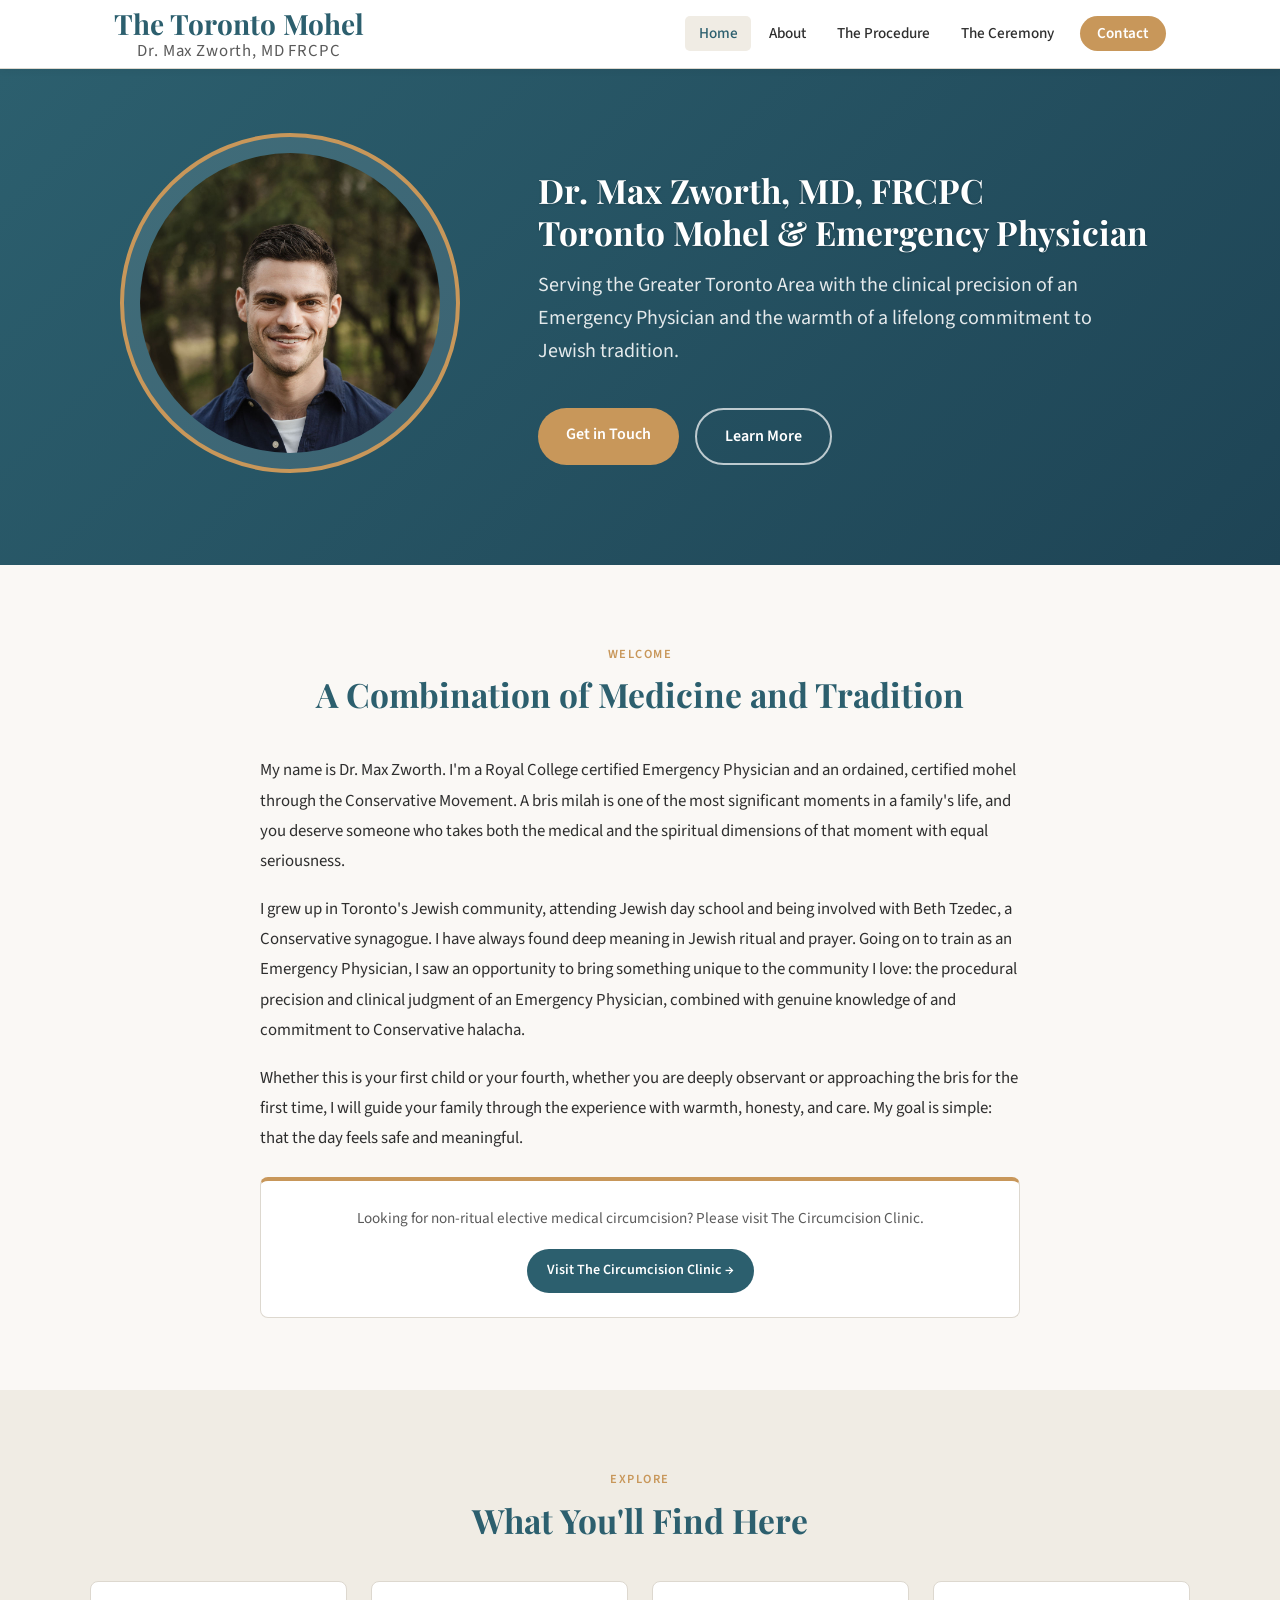
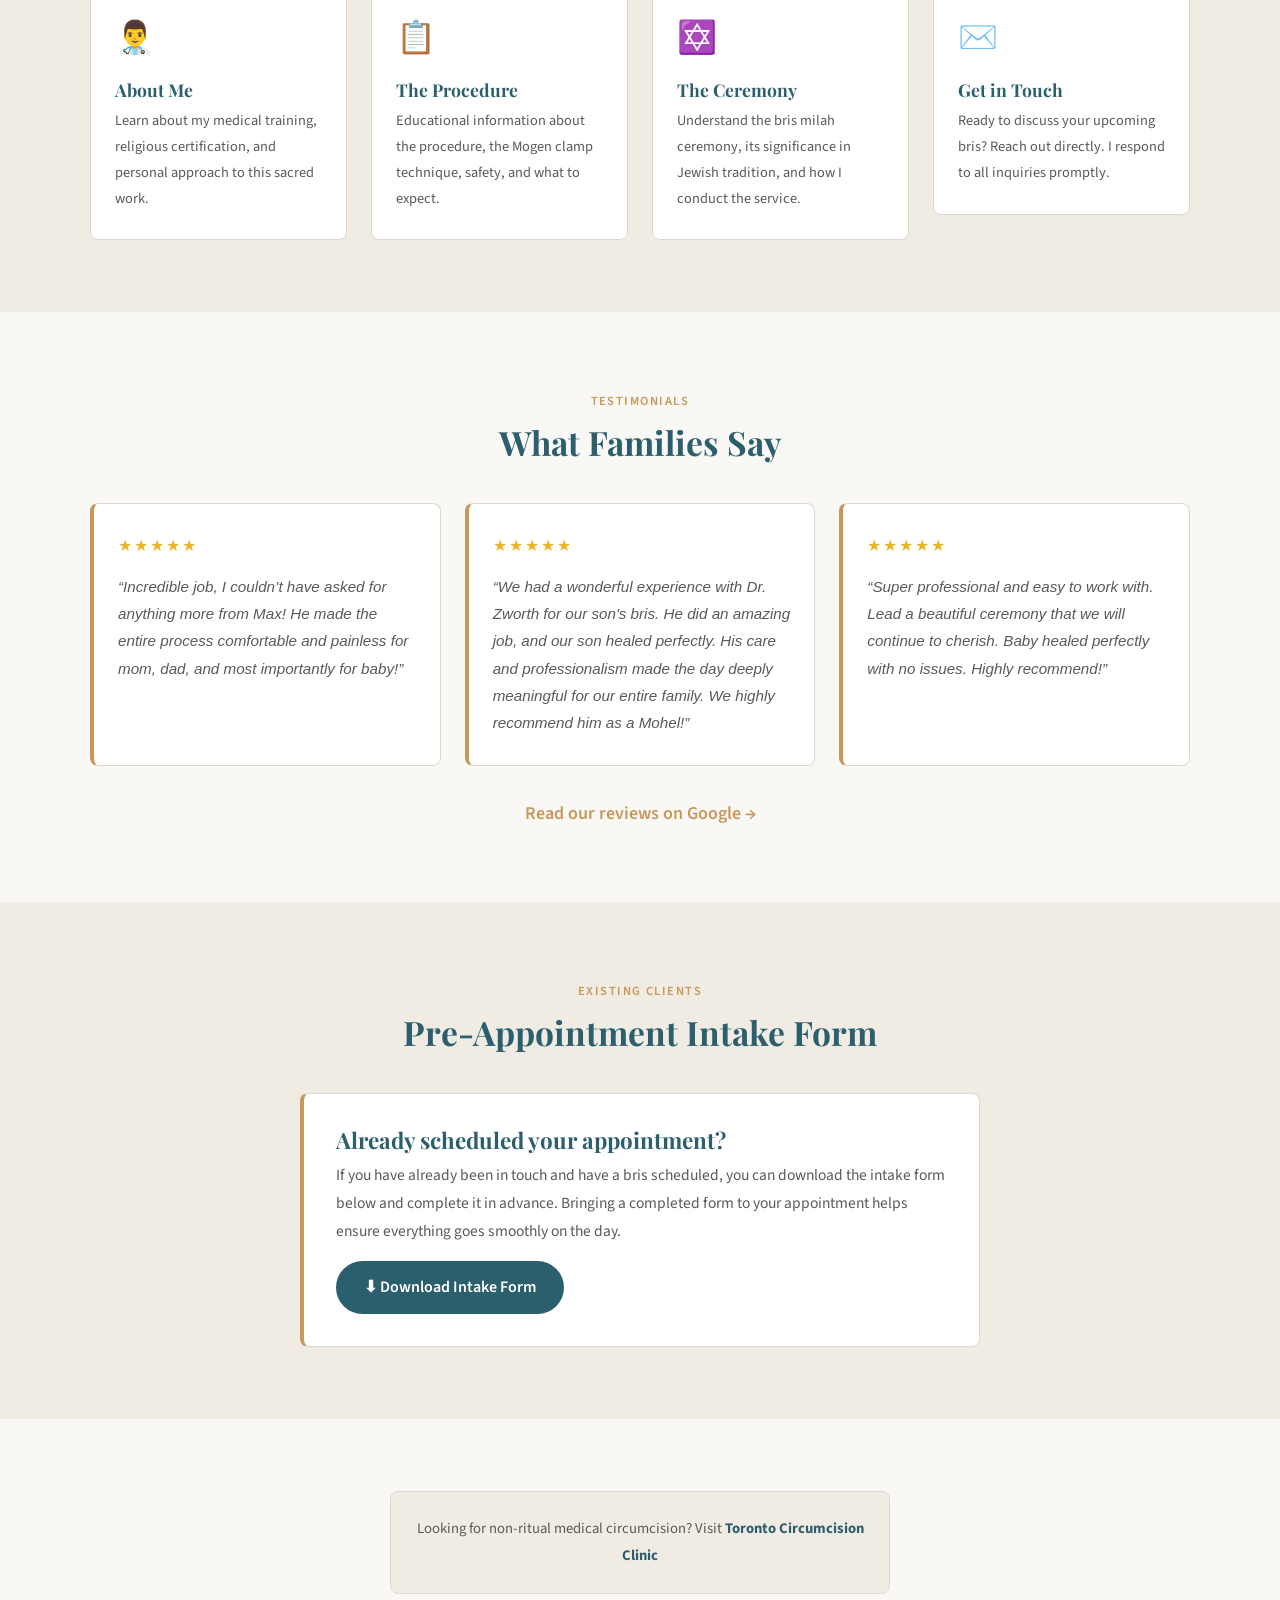
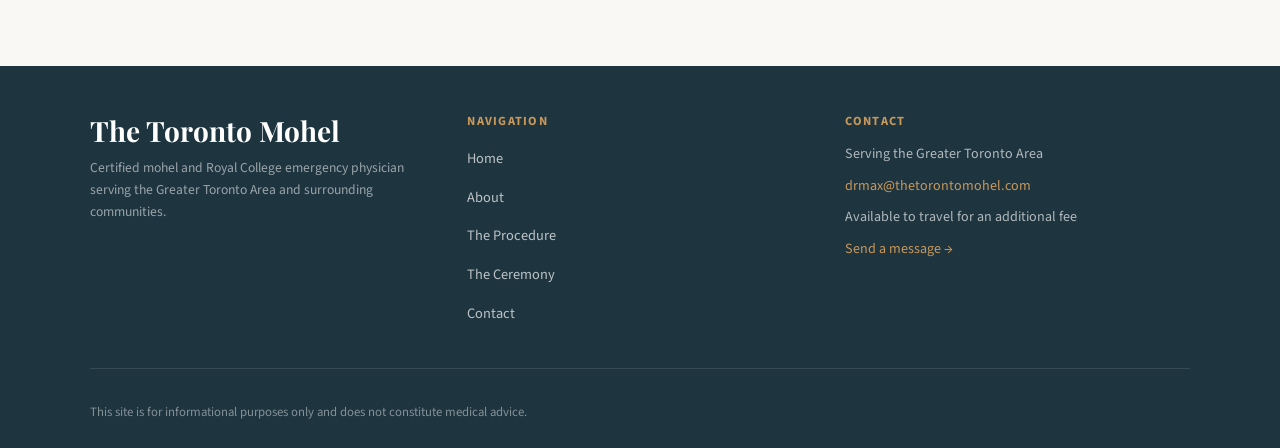
==== commit 5e7ee5da: "Remove em dashes site-wide; fix Google reviews link Replace all 47 em dashes across five pages with " ====
--- a/index.html
+++ b/index.html
@@ -6,14 +6,14 @@
   <meta name="robots" content="index, follow" />
   <meta name="google-site-verification" content="o0QiTAospMLwKGMNYaZ-Ut7u6rr7ocFx6ZtYwH_y-cU" />
   <title>Toronto Mohel | Brit Milah &amp; Newborn Circumcision</title>
-  <meta name="description" content="Dr. Max Zworth, MD FRCPC — Conservative-ordained mohel and emergency physician in Toronto. Brit milah performed with medical precision and Jewish tradition." />
+  <meta name="description" content="Dr. Max Zworth, MD FRCPC, is a Conservative-ordained mohel and emergency physician in Toronto. Brit milah performed with medical precision and Jewish tradition." />
   <link rel="canonical" href="https://www.thetorontomohel.com/" />
   <link rel="icon" type="image/svg+xml" href="/favicon.svg" />
   <!-- Open Graph -->
   <meta property="og:type" content="website" />
   <meta property="og:site_name" content="The Toronto Mohel" />
   <meta property="og:title" content="Toronto Mohel | Brit Milah &amp; Newborn Circumcision" />
-  <meta property="og:description" content="Dr. Max Zworth, MD FRCPC — Conservative-ordained mohel and emergency physician in Toronto. Brit milah performed with medical precision and Jewish tradition." />
+  <meta property="og:description" content="Dr. Max Zworth, MD FRCPC, is a Conservative-ordained mohel and emergency physician in Toronto. Brit milah performed with medical precision and Jewish tradition." />
   <meta property="og:url" content="https://www.thetorontomohel.com/" />
   <meta property="og:image" content="https://www.thetorontomohel.com/og-image.jpg" />
   <!-- Twitter Card -->
@@ -28,7 +28,7 @@
     "url": "https://www.thetorontomohel.com",
     "image": "https://www.thetorontomohel.com/og-image.jpg",
     "email": "drmax@thetorontomohel.com",
-    "description": "Dr. Max Zworth, MD FRCPC — Royal College certified emergency physician and Conservative-ordained mohel serving Toronto and the Greater Toronto Area. Brit milah ceremonies performed with medical precision and Jewish tradition.",
+    "description": "Dr. Max Zworth, MD FRCPC, is a Royal College certified emergency physician and Conservative-ordained mohel serving Toronto and the Greater Toronto Area. Brit milah ceremonies performed with medical precision and Jewish tradition.",
     "founder": {
       "@type": "Person",
       "name": "Dr. Max Zworth",
@@ -53,7 +53,7 @@
     "sameAs": [
       "https://www.jewishtoronto.com/directory/mohel-greater-toronto-area",
       "https://www.linkedin.com/in/maxzworthmd/",
-      "https://share.google/BHHUrj9VP4PzQGulM"
+      "https://www.google.com/maps/place/?q=place_id:ChIJQcQbB3zsXq0RCNgygRBGA4M"
     ]
   }
   </script>
@@ -97,7 +97,7 @@
     <div class="hero-inner">
       <img
       src="headshot.jpg"
-      alt="Dr. Max Zworth, MD, FRCPC — Toronto mohel and emergency physician"
+      alt="Dr. Max Zworth, MD, FRCPC, Toronto mohel and emergency physician"
       class="hero-headshot"
       style="object-fit:cover; object-position: center top;"
     />
@@ -120,7 +120,7 @@
             <h2>A Combination of Medicine and Tradition</h2>
           </div>
           <div class="intro-text">
-            <p>My name is Dr. Max Zworth — I'm a Royal College certified Emergency Physician and an ordained, certified mohel through the Conservative Movement. A bris milah is one of the most significant moments in a family's life, and you deserve someone who takes both dimensions of that moment — the medical and the spiritual — with equal seriousness.</p>
+            <p>My name is Dr. Max Zworth. I'm a Royal College certified Emergency Physician and an ordained, certified mohel through the Conservative Movement. A bris milah is one of the most significant moments in a family's life, and you deserve someone who takes both the medical and the spiritual dimensions of that moment with equal seriousness.</p>
 
             <p>I grew up in Toronto's Jewish community, attending Jewish day school and being involved with Beth Tzedec, a Conservative synagogue. I have always found deep meaning in Jewish ritual and prayer. Going on to train as an Emergency Physician, I saw an opportunity to bring something unique to the community I love: the procedural precision and clinical judgment of an Emergency Physician, combined with genuine knowledge of and commitment to Conservative halacha.</p>
             
@@ -168,7 +168,7 @@
           <div class="card">
             <div class="card-icon">✉️</div>
             <h3>Get in Touch</h3>
-            <p>Ready to discuss your upcoming bris? Reach out directly — I respond to all inquiries promptly.</p>
+            <p>Ready to discuss your upcoming bris? Reach out directly. I respond to all inquiries promptly.</p>
           </div>
         </a>
       </div>
@@ -197,7 +197,7 @@
         </div>
       </div>
       <div class="testimonials-cta">
-        <a href="https://share.google/BHHUrj9VP4PzQGulM" target="_blank" rel="noopener noreferrer">Read our reviews on Google →</a>
+        <a href="https://search.google.com/local/reviews?placeid=ChIJQcQbB3zsXq0RCNgygRBGA4M" target="_blank" rel="noopener noreferrer">Read our reviews on Google →</a>
       </div>
     </div>
   </section>
